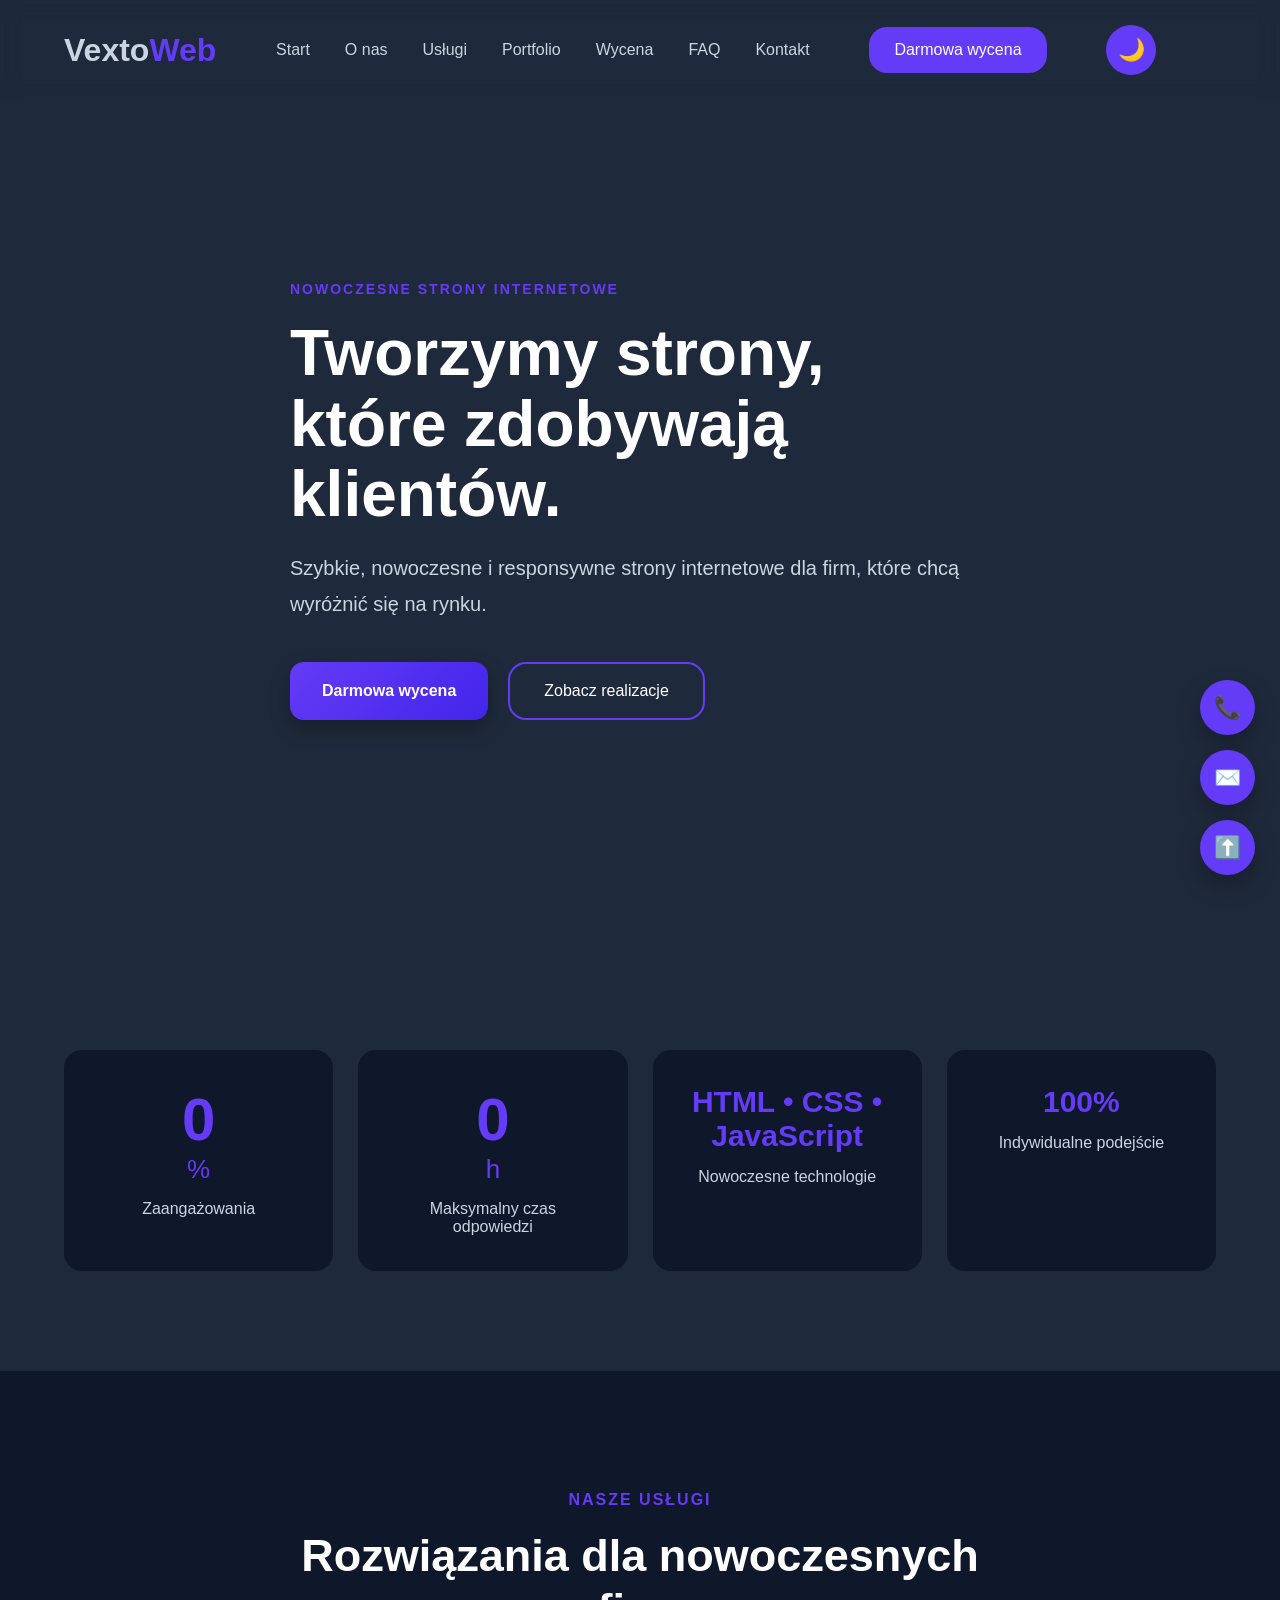
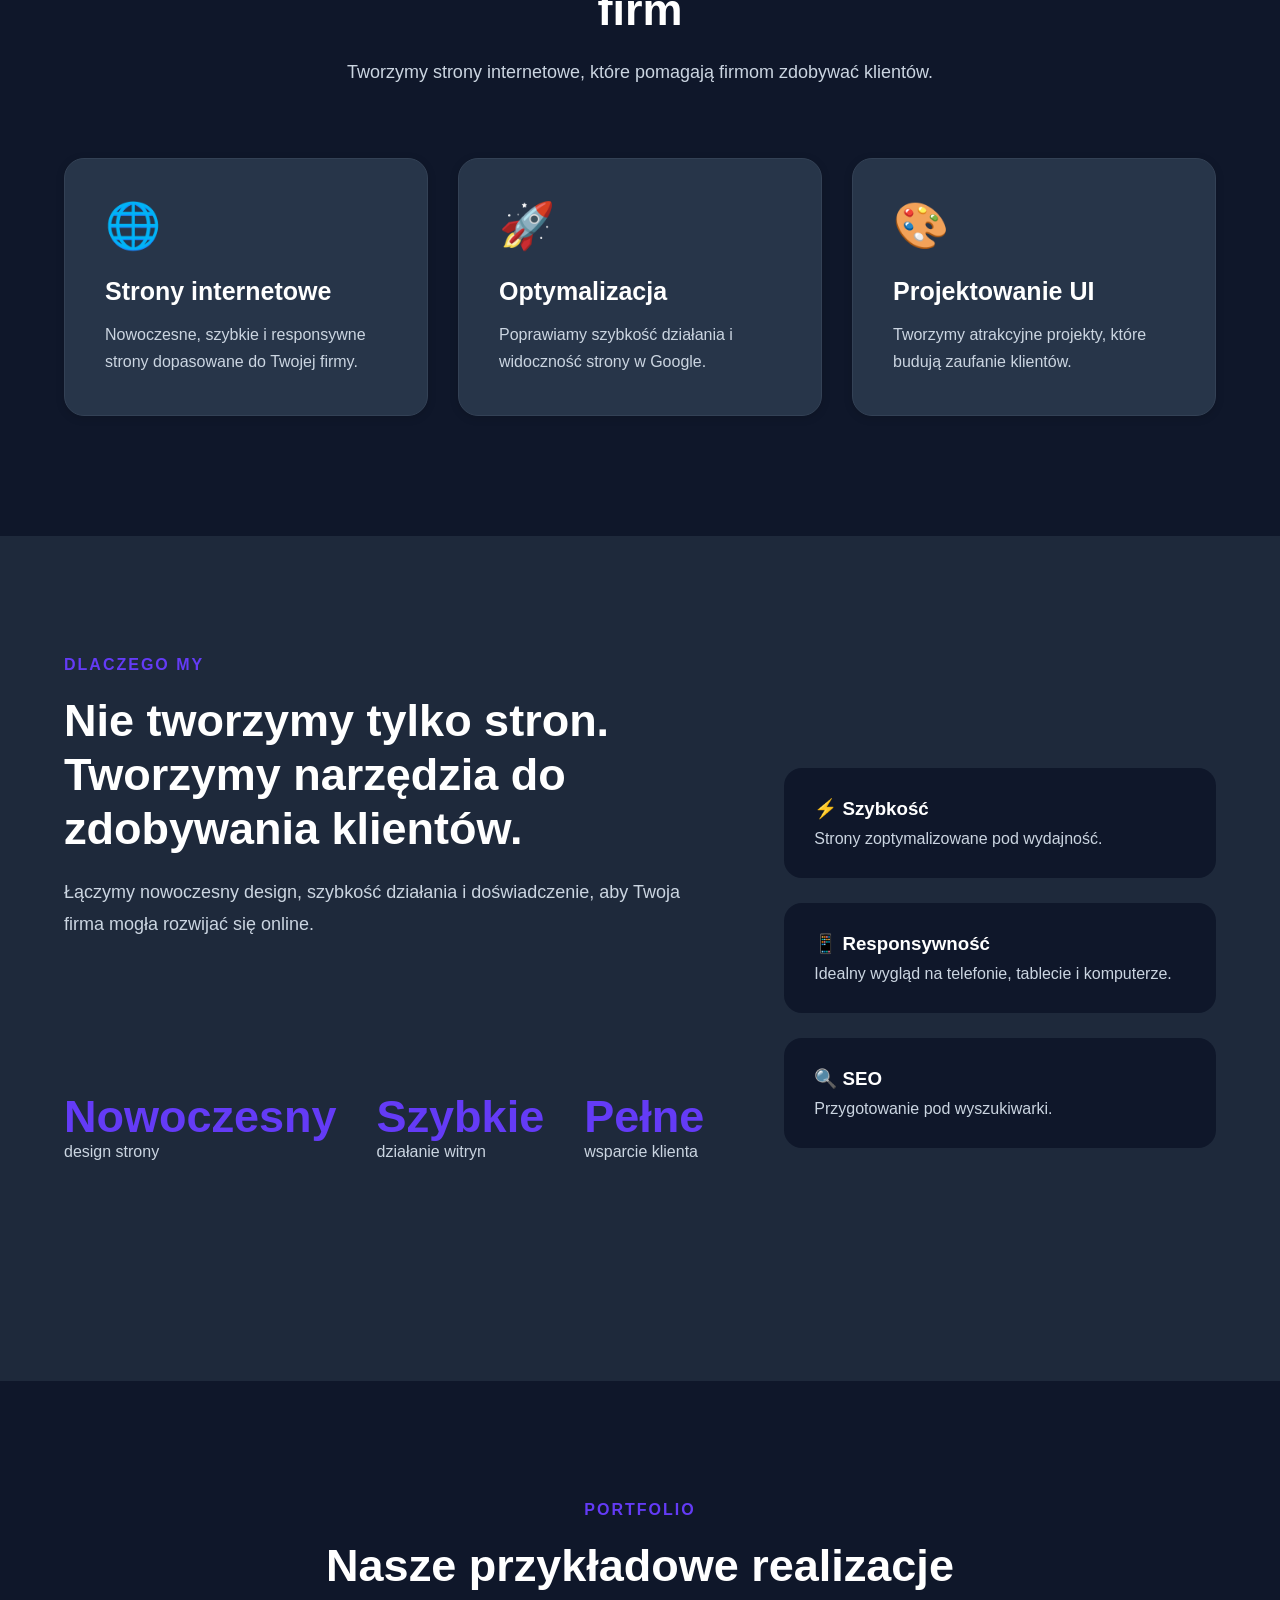
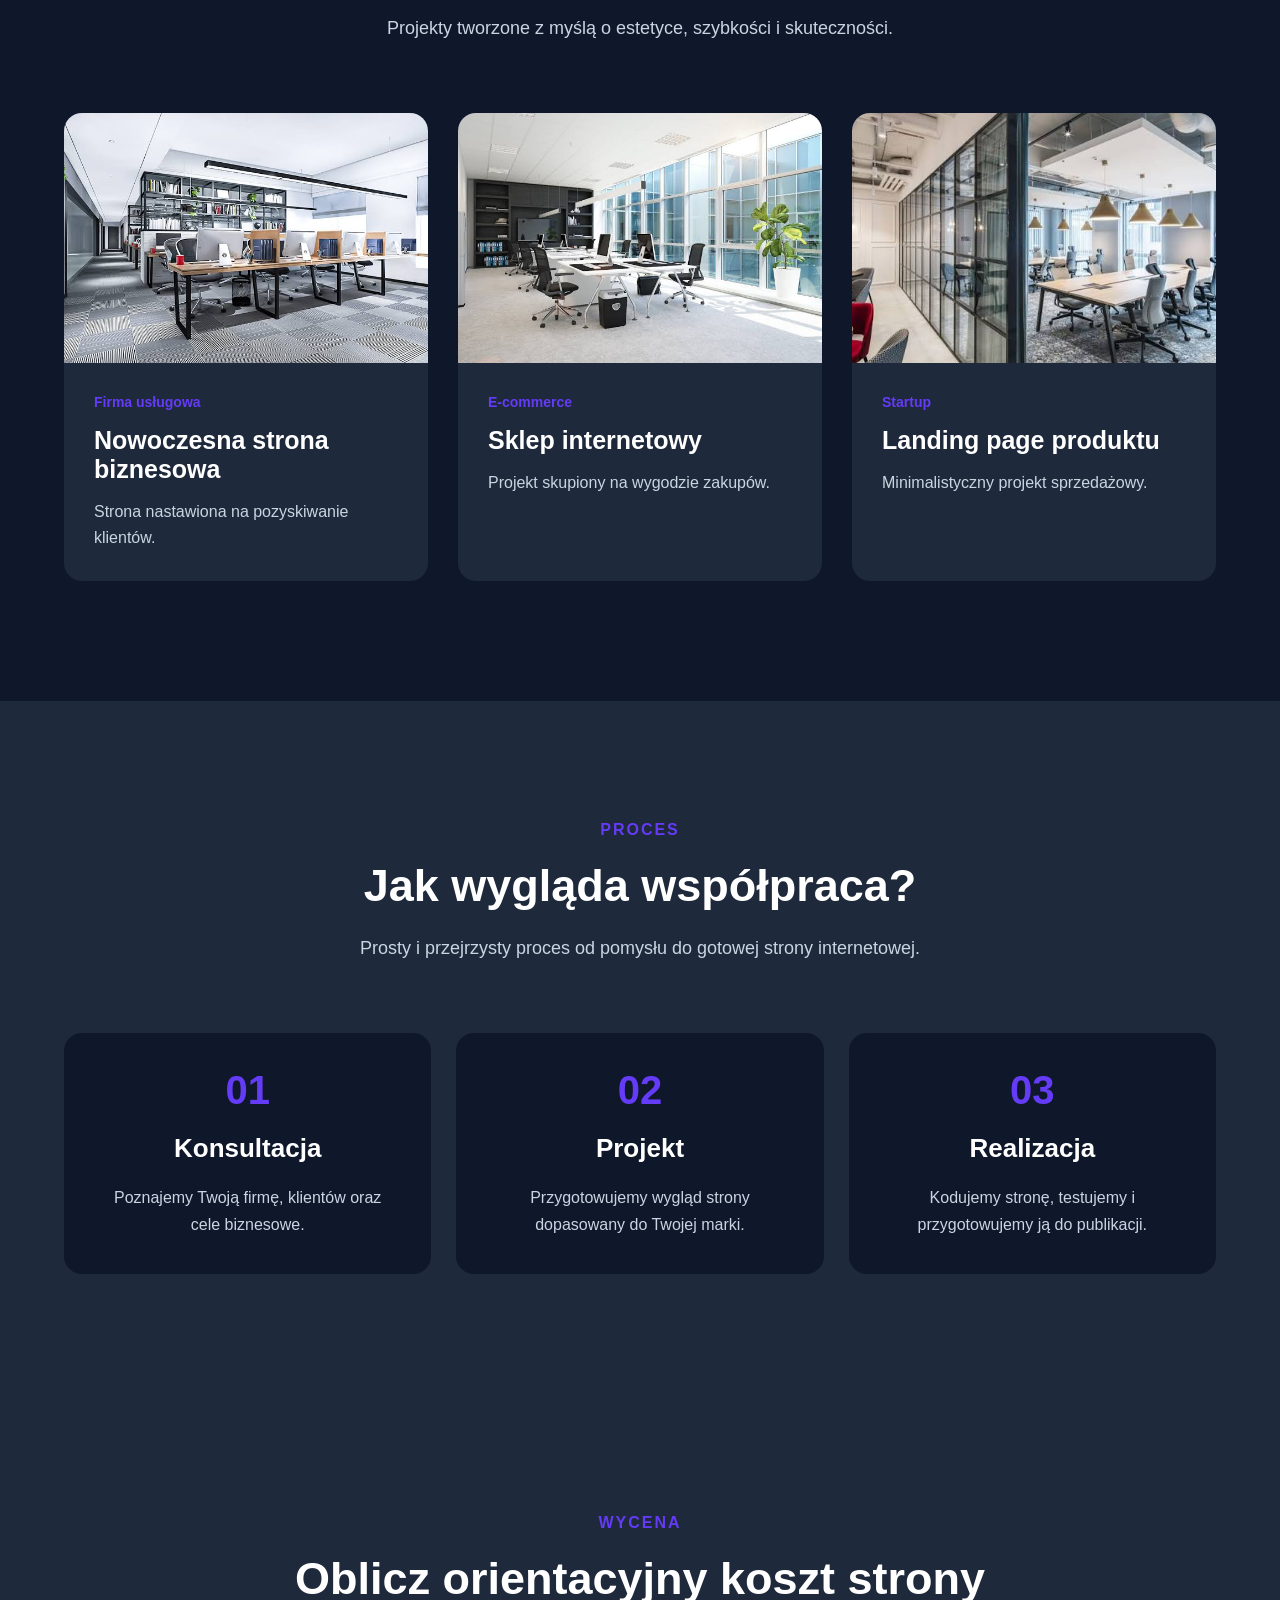
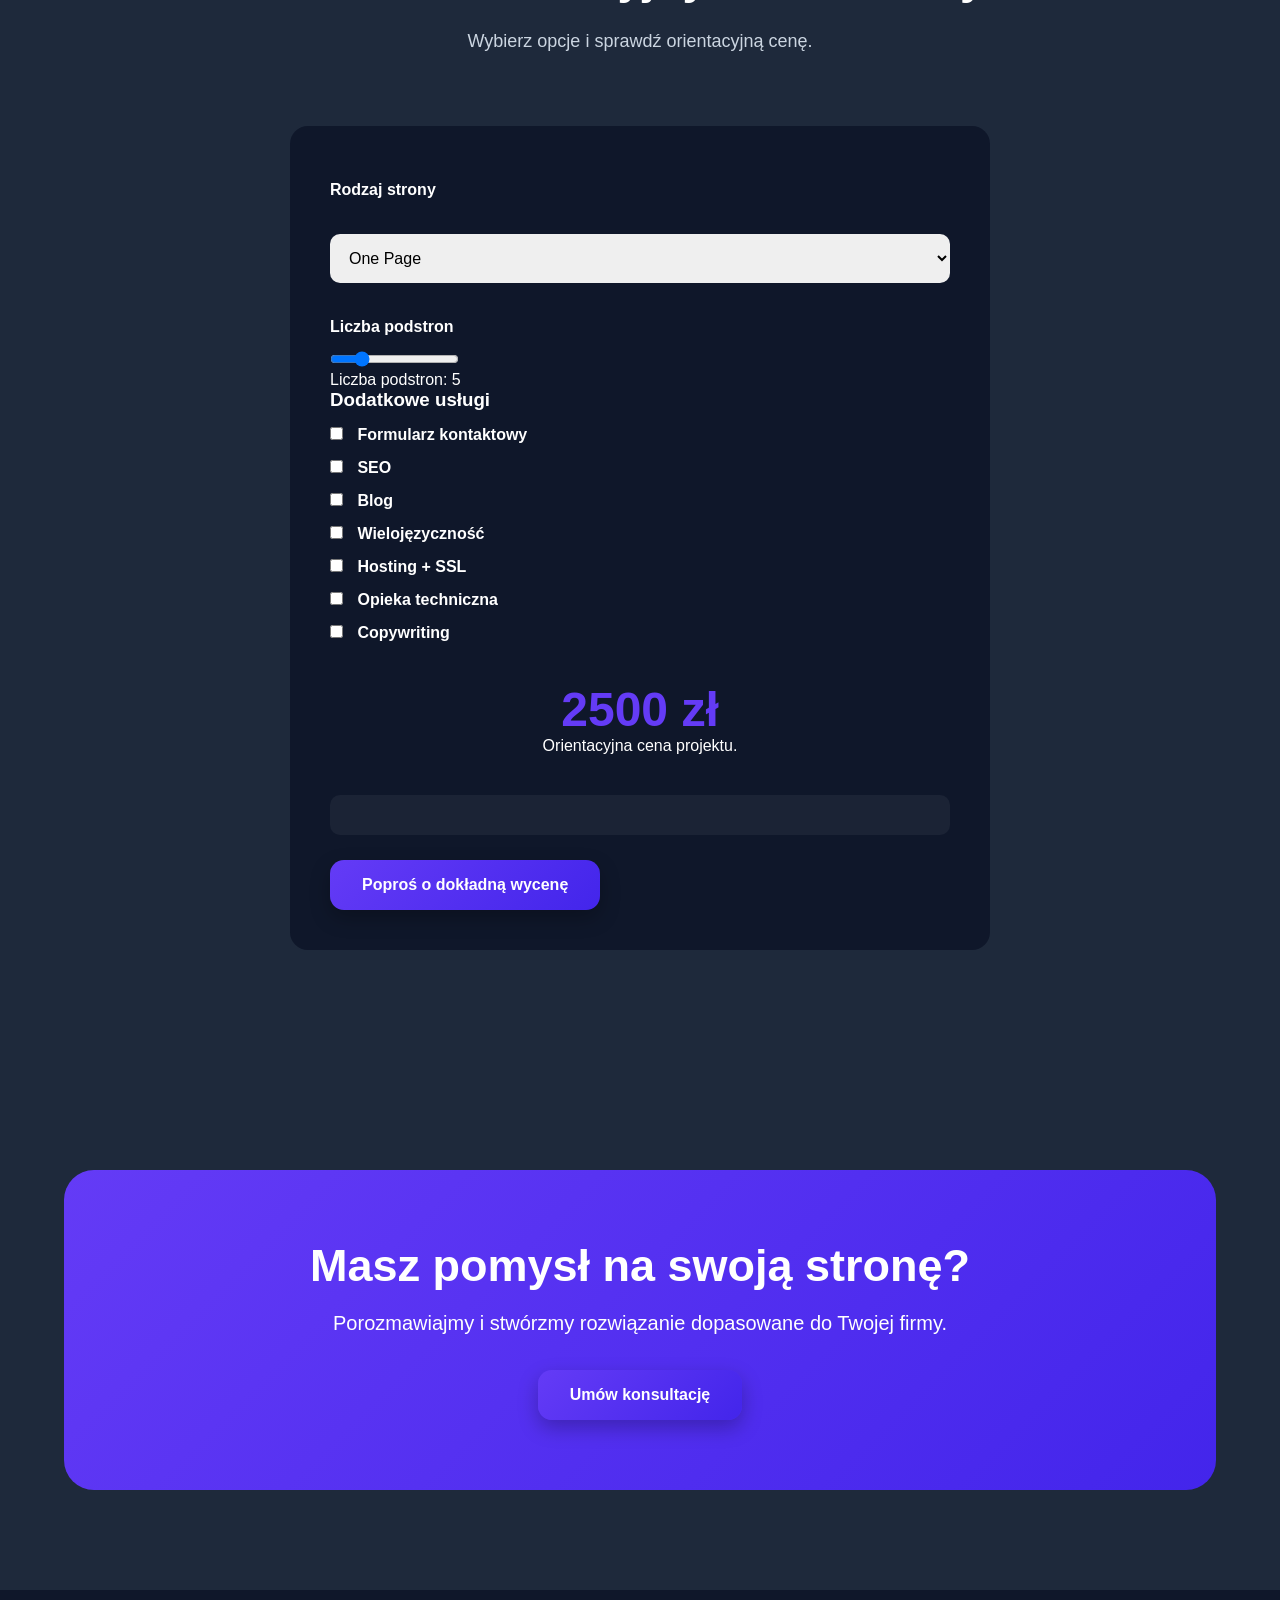
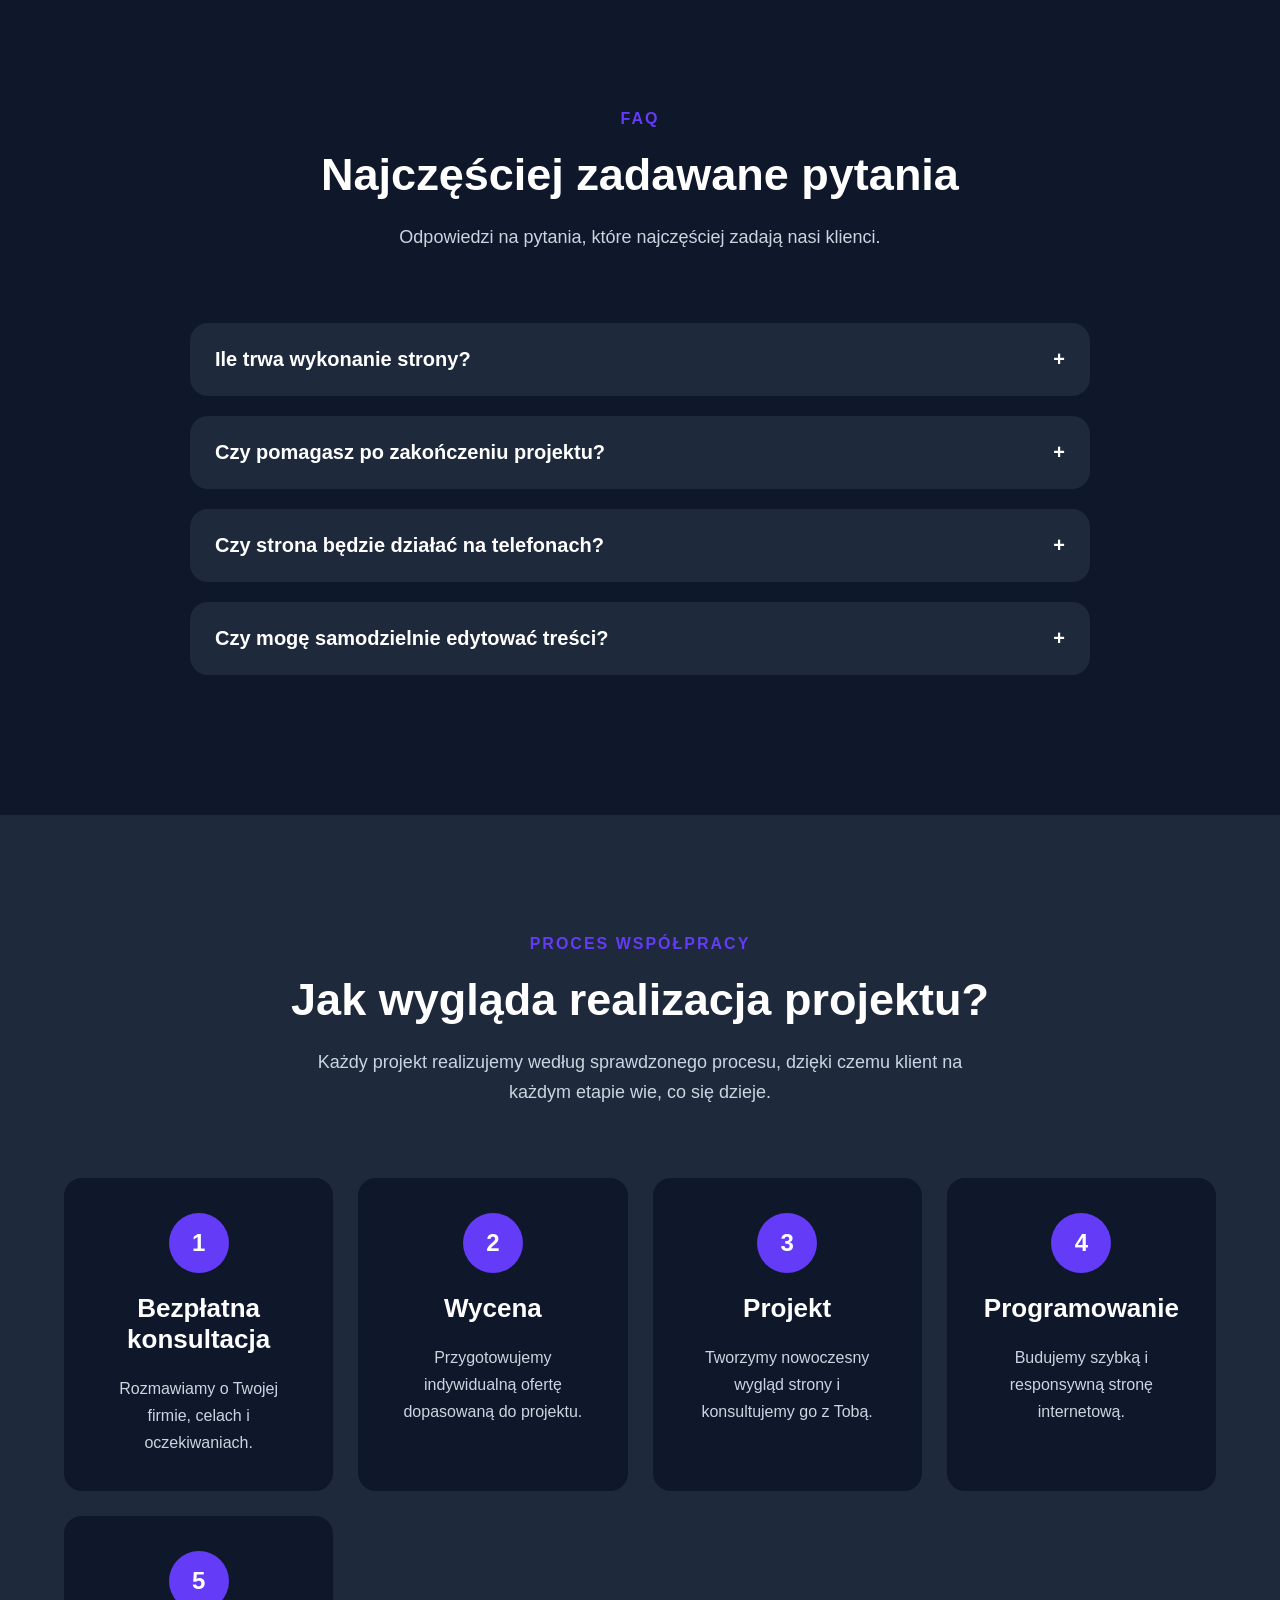
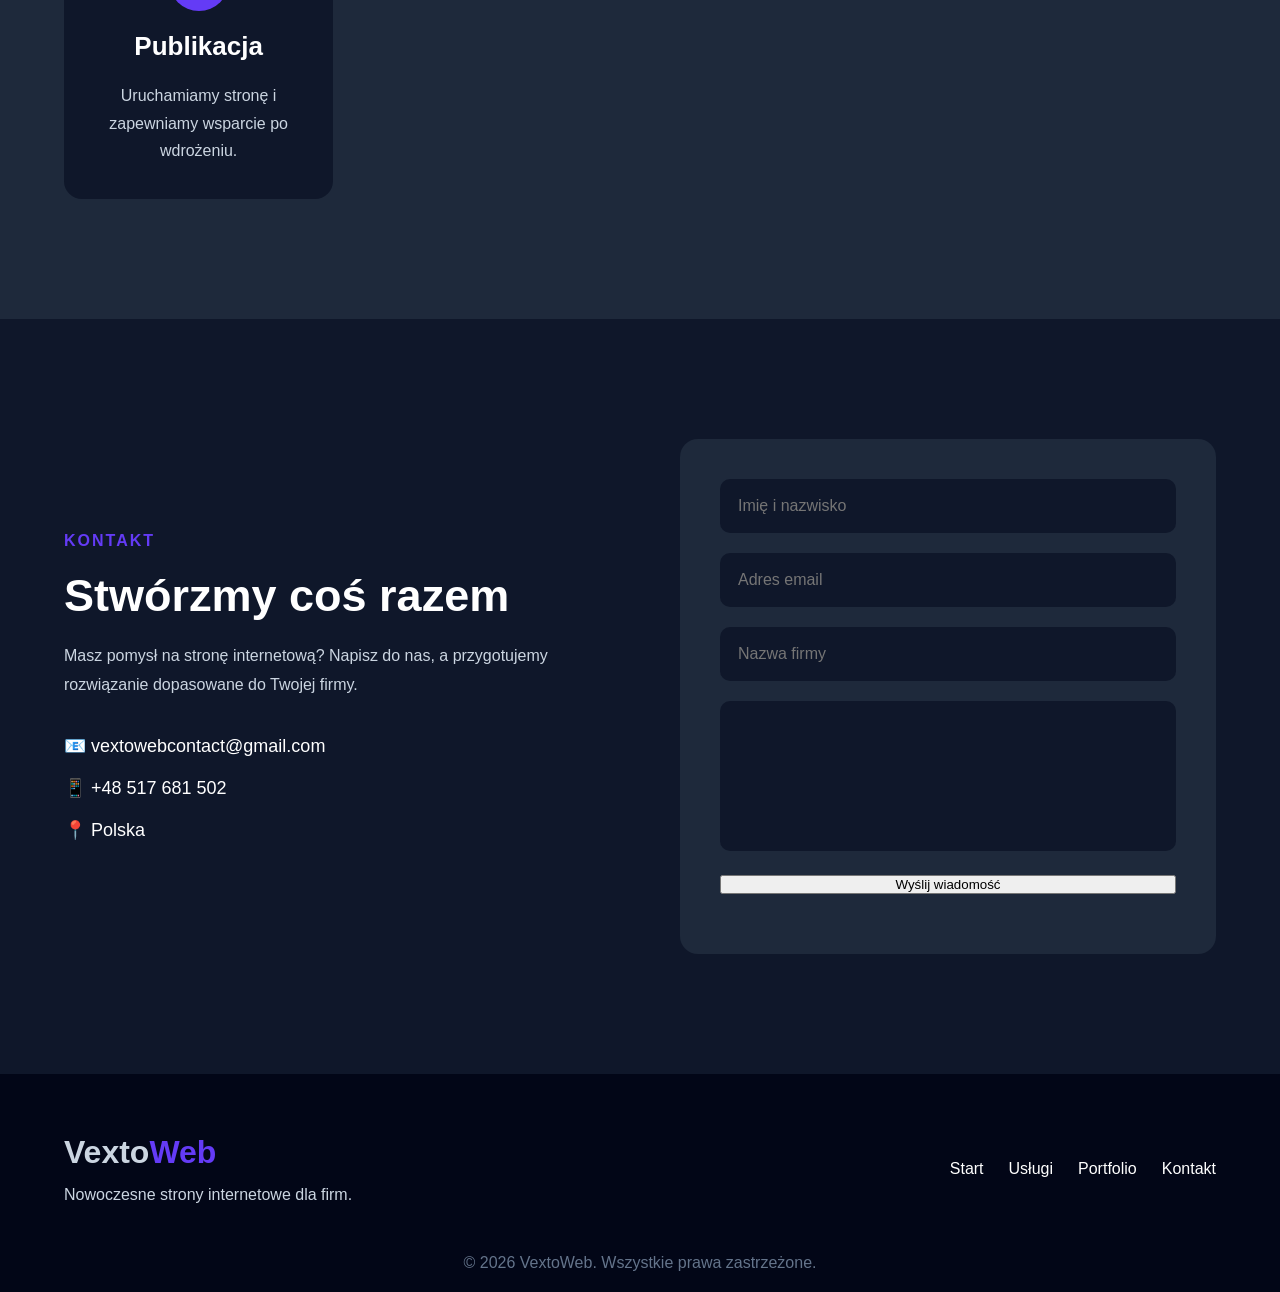
==== index.html @ 3adec8e1 "Initial commit" ====
<!DOCTYPE html>
<html lang="pl">
<head>
    <head>

    <meta charset="UTF-8">

    <meta name="viewport" content="width=device-width, initial-scale=1.0">


    <title>
        VextoWeb | Nowoczesne strony internetowe dla firm
    </title>


    <meta name="description"
    content="
    Tworzymy szybkie i nowoczesne strony internetowe
    dla firm. Projektowanie, SEO i profesjonalny design.
    ">


    <meta name="keywords"
    content="
    strony internetowe,
    tworzenie stron,
    strony dla firm,
    web design,
    strony WWW
    ">


    <meta name="author"
    content="VextoWeb">
     
    <meta property="og:title"
content="VextoWeb | Profesjonalne strony internetowe">


<meta property="og:description"
content="Tworzymy nowoczesne strony internetowe dla firm">


<meta property="og:type"
content="website">


<meta property="og:image"
content="assets/images/preview.jpg">

<link rel="icon" type="image/png" href="assets/images/favicon.png?v=2">

<link rel="preconnect" href="https://fonts.googleapis.com">

<link rel="preconnect" href="https://fonts.gstatic.com" crossorigin>

    <link rel="stylesheet" href="css/style.css">

</head>

<body>

    <div id="top"></div>

    <nav class="navbar">

    <div class="container nav-container">

        <a href="#" class="logo">
            Vexto<span>Web</span>
        </a>


        <ul class="nav-links mobile-menu">

            <li>
                <a href="#">Start</a>
            </li>

            <li>
                <a href="#">O nas</a>
            </li>

            <li>
                <a href="#services">Usługi</a>
            </li>

            <li>
                <a href="#portfolio">Portfolio</a>
            </li>

            <li>
    <a href="#pricing">Wycena</a>
</li>

<li>
    <a href="#faq">FAQ</a>
</li>

            <li>
                <a href="#contact">Kontakt</a>
            </li>

        </ul>


        <a href="#pricing" class="nav-button">
            Darmowa wycena
        </a>

        <button id="themeToggle" class="theme-toggle">

    🌙

</button>

        <div class="menu-toggle">

    <span></span>
    <span></span>
    <span></span>

        </div>


    </div>

</nav>

    <header class="hero">

    <div class="container hero-content reveal">

        <span>NOWOCZESNE STRONY INTERNETOWE</span>

        <h1>
            Tworzymy strony,
            które zdobywają klientów.
        </h1>

        <p>
            Szybkie, nowoczesne i responsywne strony internetowe
            dla firm, które chcą wyróżnić się na rynku.
        </p>

        <div class="hero-buttons">

            <a href="#pricing" class="btn">
                Darmowa wycena
            </a>

            <a href="#portfolio" class="btn-outline">
                Zobacz realizacje
            </a>

        </div>

    </div>

</header>

<section class="stats">

    <div class="container stats-grid">

        <div class="stat-card reveal">

            <h2 class="counter" data-target="100">0</h2>

            <span>%</span>

            <p>Zaangażowania</p>

        </div>

        <div class="stat-card reveal">

            <h2 class="counter" data-target="24">0</h2>

            <span>h</span>

            <p>Maksymalny czas odpowiedzi</p>

        </div>

        <div class="stat-card reveal">

            <h3>HTML • CSS • JavaScript</h3>

            <p>Nowoczesne technologie</p>

        </div>

        <div class="stat-card reveal">

            <h3>100%</h3>

            <p>Indywidualne podejście</p>

        </div>

    </div>

</section>

<section class="services" id="services">

    <div class="container">


        <div class="section-title">

            <span>
                NASZE USŁUGI
            </span>

            <h2>
                Rozwiązania dla nowoczesnych firm
            </h2>

            <p>
                Tworzymy strony internetowe,
                które pomagają firmom zdobywać klientów.
            </p>

        </div>


        <div class="services-grid">


            <div class="service-card reveal">

                <div class="service-icon">
                    🌐
                </div>

                <h3>
                    Strony internetowe
                </h3>

                <p>
                    Nowoczesne, szybkie i responsywne
                    strony dopasowane do Twojej firmy.
                </p>

            </div>



            <div class="service-card reveal">

                <div class="service-icon">
                    🚀
                </div>

                <h3>
                    Optymalizacja
                </h3>

                <p>
                    Poprawiamy szybkość działania
                    i widoczność strony w Google.
                </p>

            </div>



            <div class="service-card reveal">

                <div class="service-icon">
                    🎨
                </div>

                <h3>
                    Projektowanie UI
                </h3>

                <p>
                    Tworzymy atrakcyjne projekty,
                    które budują zaufanie klientów.
                </p>

            </div>


        </div>


    </div>


</section>

<section class="why-us">

    <div class="container why-container">


        <div class="why-content reveal">

            <span>
                DLACZEGO MY
            </span>

            <h2>
                Nie tworzymy tylko stron.
                Tworzymy narzędzia do zdobywania klientów.
            </h2>


            <p>
                Łączymy nowoczesny design,
                szybkość działania i doświadczenie,
                aby Twoja firma mogła rozwijać się online.
            </p>


            <div class="stats">


                <div class="stat">

                    <h3>
                        Nowoczesny
                    </h3>

                    <p>
                        design strony
                    </p>

                </div>


                <div class="stat">

                    <h3>
                        Szybkie
                    </h3>

                    <p>
                        działanie witryn
                    </p>

                </div>


                <div class="stat">

                    <h3>
                       Pełne
                    </h3>

                    <p>
                        wsparcie klienta
                    </p>

                </div>


            </div>


        </div>



        <div class="why-box reveal">


            <div class="feature">

                <h3>
                    ⚡ Szybkość
                </h3>

                <p>
                    Strony zoptymalizowane pod wydajność.
                </p>

            </div>


            <div class="feature">

                <h3>
                    📱 Responsywność
                </h3>

                <p>
                    Idealny wygląd na telefonie,
                    tablecie i komputerze.
                </p>

            </div>


            <div class="feature">

                <h3>
                    🔍 SEO
                </h3>

                <p>
                    Przygotowanie pod wyszukiwarki.
                </p>

            </div>


        </div>


    </div>


</section>

<section class="portfolio" id="portfolio">

    <div class="container">


        <div class="section-title">

            <span>
                PORTFOLIO
            </span>

            <h2>
                Nasze przykładowe realizacje
            </h2>

            <p>
                Projekty tworzone z myślą o estetyce,
                szybkości i skuteczności.
            </p>

        </div>



        <div class="portfolio-grid">


            <article class="project-card reveal">


                <div class="project-image">

                    <img src="assets/images/project-1.jpg"
                    alt="Projekt strony firmowej"
                    loading="lazy">

                </div>


                <div class="project-content">

                    <span>
                        Firma usługowa
                    </span>

                    <h3>
                        Nowoczesna strona biznesowa
                    </h3>

                    <p>
                        Strona nastawiona na pozyskiwanie klientów.
                    </p>

                </div>


            </article>




            <article class="project-card reveal">


                <div class="project-image">

                    <img src="assets/images/project-2.jpg"
                    alt="Projekt sklepu"
                    loading="lazy">

                </div>


                <div class="project-content">

                    <span>
                        E-commerce
                    </span>

                    <h3>
                        Sklep internetowy
                    </h3>

                    <p>
                        Projekt skupiony na wygodzie zakupów.
                    </p>

                </div>


            </article>




            <article class="project-card reveal">


                <div class="project-image">

                    <img src="assets/images/project-3.jpg"
                    alt="Projekt aplikacji"
                    loading="lazy">

                </div>


                <div class="project-content">

                    <span>
                        Startup
                    </span>

                    <h3>
                        Landing page produktu
                    </h3>

                    <p>
                        Minimalistyczny projekt sprzedażowy.
                    </p>

                </div>


            </article>


        </div>


    </div>


</section>

<section class="process">

    <div class="container">


        <div class="section-title">

            <span>
                PROCES
            </span>

            <h2>
                Jak wygląda współpraca?
            </h2>

            <p>
                Prosty i przejrzysty proces od pomysłu
                do gotowej strony internetowej.
            </p>

        </div>



        <div class="process-grid">


            <div class="process-card reveal">

                <span>
                    01
                </span>

                <h3>
                    Konsultacja
                </h3>

                <p>
                    Poznajemy Twoją firmę,
                    klientów oraz cele biznesowe.
                </p>

            </div>



            <div class="process-card reveal">

                <span>
                    02
                </span>

                <h3>
                    Projekt
                </h3>

                <p>
                    Przygotowujemy wygląd strony
                    dopasowany do Twojej marki.
                </p>

            </div>



            <div class="process-card reveal">

                <span>
                    03
                </span>

                <h3>
                    Realizacja
                </h3>

                <p>
                    Kodujemy stronę, testujemy
                    i przygotowujemy ją do publikacji.
                </p>

            </div>


        </div>


    </div>


</section>

<section class="pricing" id="pricing">

    <div class="container">

        <div class="section-title">

            <span>WYCENA</span>

            <h2>Oblicz orientacyjny koszt strony</h2>

            <p>Wybierz opcje i sprawdź orientacyjną cenę.</p>

        </div>

        <div class="pricing-box">

            <label>Rodzaj strony</label>

            <select id="websiteType">

                <option value="2500">One Page</option>
                <option value="4500">Strona firmowa</option>
                <option value="9000">Sklep internetowy</option>

            </select>

            <label>Liczba podstron</label>

            <input
                type="range"
                id="pages"
                min="1"
                max="20"
                value="5">

            <p>

                Liczba podstron:
                <span id="pagesValue">5</span>

            </p>

            <h3>Dodatkowe usługi</h3>

            <label>

                <input class="extra" type="checkbox" value="500">

                Formularz kontaktowy

            </label>

            <label>

                <input class="extra" type="checkbox" value="700">

                SEO

            </label>

            <label>

                <input class="extra" type="checkbox" value="1200">

                Blog

            </label>

            <label>

                <input class="extra" type="checkbox" value="900">

                Wielojęzyczność

            </label>

            <label>

                <input class="extra" type="checkbox" value="600">

                Hosting + SSL

            </label>

            <label>

                <input class="extra" type="checkbox" value="400">

                Opieka techniczna

            </label>

            <label>

                <input class="extra" type="checkbox" value="900">

                Copywriting

            </label>

            <div class="price-result">

                <h2 id="price">

                    2500 zł

                </h2>

                <p>Orientacyjna cena projektu.</p>

            </div>

            <div id="summary"></div>

            <a href="#contact" class="btn">

                Poproś o dokładną wycenę

            </a>

        </div>

    </div>

</section>

<section class="cta">

    <div class="container cta-box">


        <h2>
            Masz pomysł na swoją stronę?
        </h2>


        <p>
            Porozmawiajmy i stwórzmy rozwiązanie
            dopasowane do Twojej firmy.
        </p>


        <a href="#" class="btn">
            Umów konsultację
        </a>


    </div>

</section>

<section class="faq" id="faq">

    <div class="container">

        <div class="section-title">

            <span>FAQ</span>

            <h2>Najczęściej zadawane pytania</h2>

            <p>
                Odpowiedzi na pytania, które najczęściej zadają nasi klienci.
            </p>

        </div>

        <div class="faq-list">

            <div class="faq-item">

                <button class="faq-question">

                    Ile trwa wykonanie strony?

                    <span>+</span>

                </button>

                <div class="faq-answer">

                    <p>
                        Standardowa strona firmowa powstaje zazwyczaj w ciągu 7–14 dni roboczych, w zależności od zakresu projektu.
                    </p>

                </div>

            </div>

            <div class="faq-item">

                <button class="faq-question">

                    Czy pomagasz po zakończeniu projektu?

                    <span>+</span>

                </button>

                <div class="faq-answer">

                    <p>
                        Tak. Oferujemy wsparcie techniczne oraz możliwość dalszej rozbudowy strony.
                    </p>

                </div>

            </div>

            <div class="faq-item">

                <button class="faq-question">

                    Czy strona będzie działać na telefonach?

                    <span>+</span>

                </button>

                <div class="faq-answer">

                    <p>
                        Tak. Wszystkie tworzone strony są w pełni responsywne i dostosowane do komputerów, tabletów oraz smartfonów.
                    </p>

                </div>

            </div>

            <div class="faq-item">

                <button class="faq-question">

                    Czy mogę samodzielnie edytować treści?

                    <span>+</span>

                </button>

                <div class="faq-answer">

                    <p>
                        Tak. Możemy przygotować stronę tak, aby w przyszłości można było łatwo aktualizować treści.
                    </p>

                </div>

            </div>

        </div>

    </div>

</section>

<section class="process" id="process">

    <div class="container">

        <div class="section-title">

            <span>PROCES WSPÓŁPRACY</span>

            <h2>Jak wygląda realizacja projektu?</h2>

            <p>
                Każdy projekt realizujemy według sprawdzonego procesu, dzięki czemu klient na każdym etapie wie, co się dzieje.
            </p>

        </div>

        <div class="process-grid">

            <div class="process-card reveal">
                <div class="step-number">1</div>
                <h3>Bezpłatna konsultacja</h3>
                <p>Rozmawiamy o Twojej firmie, celach i oczekiwaniach.</p>
            </div>

            <div class="process-card reveal">
                <div class="step-number">2</div>
                <h3>Wycena</h3>
                <p>Przygotowujemy indywidualną ofertę dopasowaną do projektu.</p>
            </div>

            <div class="process-card reveal">
                <div class="step-number">3</div>
                <h3>Projekt</h3>
                <p>Tworzymy nowoczesny wygląd strony i konsultujemy go z Tobą.</p>
            </div>

            <div class="process-card reveal">
                <div class="step-number">4</div>
                <h3>Programowanie</h3>
                <p>Budujemy szybką i responsywną stronę internetową.</p>
            </div>

            <div class="process-card reveal">
                <div class="step-number">5</div>
                <h3>Publikacja</h3>
                <p>Uruchamiamy stronę i zapewniamy wsparcie po wdrożeniu.</p>
            </div>

        </div>

    </div>

</section>

<section class="contact" id="contact">

    <div class="container contact-grid">


        <div class="contact-info reveal">

            <span>
                KONTAKT
            </span>


            <h2>
                Stwórzmy coś razem
            </h2>


            <p>
                Masz pomysł na stronę internetową?
                Napisz do nas, a przygotujemy rozwiązanie
                dopasowane do Twojej firmy.
            </p>


            <div class="contact-item">

                📧
                vextowebcontact@gmail.com

            </div>


            <div class="contact-item">

                📱
                +48 517 681 502

            </div>


            <div class="contact-item">

                📍
                Polska

            </div>


        </div>



        <form class="contact-form" action="https://formsubmit.co/vextowebcontact@gmail.com" method="POST">


            <input 
            type="text"
            name="name"
            placeholder="Imię i nazwisko"
            required>


            <input 
            type="email"
            name="email"
            placeholder="Adres email"
            required>


            <input 
            type="text"
            name="company"
            placeholder="Nazwa firmy"
            required>


            <textarea 
            name="message"
            placeholder="Opisz swój projekt"
            required>
            </textarea>

            <input type="hidden" name="_subject" value="Nowe zapytanie ze strony internetowej">

            <input type="hidden" name="_captcha" value="false">

            <input type="hidden" name="_template" value="table">

            <input type="hidden" name="_next" value="https://vextoweb.github.io/thank-you.html">

            <button>
                Wyślij wiadomość
            </button>

            <p id="formMessage"></p>


        </form>


    </div>


</section>

<footer class="footer">


    <div class="container footer-content">


        <div>

            <a href="#" class="logo">
                Vexto<span>Web</span>
            </a>


            <p>
                Nowoczesne strony internetowe
                dla firm.
            </p>

        </div>



        <div class="footer-links">

            <a href="#">
                Start
            </a>

            <a href="#">
                Usługi
            </a>

            <a href="#">
                Portfolio
            </a>

            <a href="#">
                Kontakt
            </a>

        </div>


    </div>


    <div class="copyright">

        © 2026 VextoWeb. Wszystkie prawa zastrzeżone.

    </div>


</footer>

    <script src="js/script.js"></script>

    <div class="floating-contact">

    <a href="tel:+48 517 681 502" class="floating-btn" title="Zadzwoń">
        📞
    </a>

    <a href="vextowebcontact@gmail.com" class="floating-btn" title="Napisz e-mail">
        ✉️
    </a>

    <a href="#top" class="floating-btn" title="Na górę">
        ⬆️
    </a>

</div>

</body>
</html>
---- css/style.css ----
/* ==========================
   NOVAKIT DESIGN SYSTEM
========================== */

:root{

    /* ===== KOLORY ===== */

    --primary:#643bf6;
    --secondary:#4325eb;

    --success:#22C55E;
    --warning:#F59E0B;
    --danger:#EF4444;

    /* ===== TŁO ===== */

    --background:#0F172A;
    --surface:#1E293B;
    --card:#273549;

    /* ===== TEKST ===== */

    --text:#FFFFFF;
    --text-light:#CBD5E1;

    /* ===== OBRAMOWANIA ===== */

    --border:#334155;

    /* ===== CIENIE ===== */

    --shadow-sm:0 2px 8px rgba(0,0,0,.15);
    --shadow-md:0 8px 20px rgba(0,0,0,.25);
    --shadow-lg:0 15px 35px rgba(0,0,0,.35);

    /* ===== ZAOKRĄGLENIA ===== */

    --radius:18px;

}

body.light{

    /* ===== KOLORY ===== */

    --primary:#643bf6;
    --secondary:#4325eb;

    --success:#16A34A;
    --warning:#D97706;
    --danger:#DC2626;

    /* ===== TŁO ===== */

    --background:#EEF2F7;
    --surface:#f8fafca1;
    --card:#FFFFFF;

    /* ===== TEKST ===== */

    --text:#2a303a;
    --text-light:#64748B;

    /* ===== OBRAMOWANIA ===== */

    --border:#CBD5E1;

    /* ===== CIENIE ===== */

    --shadow-sm:0 2px 8px rgba(15,23,42,.08);
    --shadow-md:0 8px 20px rgba(15,23,42,.12);
    --shadow-lg:0 15px 35px rgba(15,23,42,.18);

}

*{
    margin:0;
    padding:0;
    box-sizing:border-box;
}

.reveal{

    opacity:0;

    transform:translateY(50px);

    transition:all .8s ease;

}

.reveal.active{

    opacity:1;

    transform:translateY(0);

}

section{

    padding:140px 0;

}

.section-title h2{

    font-size:48px;

    line-height:1.2;

    margin-bottom:20px;

}

.section-title p{

    max-width:700px;

    margin:auto;

    line-height:1.8;

}

html{

    scroll-behavior:smooth;

}

body{

    background:var(--background);

    color:var(--text);

    font-family:Arial, Helvetica, sans-serif;

}



/* ===========================
   RESET
=========================== */

*{
    margin:0;
    padding:0;
    box-sizing:border-box;
}

html{
    scroll-behavior:smooth;
}

body{
    font-family:Arial, Helvetica, sans-serif;
    color:var(--text);
    background-color:var(--surface) ;
}



/* ===========================
   CONTAINER
=========================== */

.container{
    width:min(1200px,90%);
    margin:auto;
}

.hero{

    min-height:100vh;

    display:flex;

    align-items:center;

    padding-top:100px;

}

.hero-content{

    max-width:700px;

}

.hero span{

    color:var(--primary);

    letter-spacing:2px;

    font-size:14px;

    font-weight:bold;

}

.hero h1{

    font-size:64px;

    margin:20px 0;

    line-height:1.1;

}

.hero p{

    font-size:20px;

    color:var(--text-light);

    line-height:1.8;

    margin-bottom:40px;

}

.hero-buttons{

    display:flex;

    gap:20px;

}

.btn{

    display:inline-flex;
    align-items:center;
    justify-content:center;

    padding:16px 32px;

    background:linear-gradient(135deg,var(--primary),var(--secondary));

    color:white;

    font-weight:600;

    border-radius:14px;

    text-decoration:none;

    transition:.35s ease;

    box-shadow:var(--shadow-md);

    border:none;

    cursor:pointer;

}

.btn:hover{

    transform:translateY(-4px);

    box-shadow:var(--shadow-lg);

}

.btn:active{

    transform:scale(.98);

}
.btn-outline{

    border:2px solid var(--primary);

    color:var(--text);

    text-decoration:none;

    padding:18px 34px;

    border-radius:var(--radius);

}

.btn-outline:hover{

    transform:translateY(-4px);

    box-shadow:var(--shadow-lg);

    transition:.35s ease;

}

/* ===========================
   NAVBAR
=========================== */

.navbar{

    position:fixed;

    top:0;

    left:0;

    width:100%;

    z-index:1000;

    padding:25px 0;

}


.nav-container{

    display:flex;

    justify-content:space-between;

    align-items:center;

}


.logo{

    font-size:32px;

    font-weight:800;

    color:var(--text-light);

    text-decoration:none;

}


.logo span{

    color:var(--primary);

}


.nav-links{

    display:flex;

    gap:35px;

    list-style:none;

}


.nav-links a{

    color:var(--text-light);

    text-decoration:none;

    font-size:16px;

    transition:.3s;

}


.nav-links a:hover{

    color:var(--text-light);

}


.nav-button{

    background:var(--primary);

    padding:14px 25px;

    border-radius:var(--radius);

    color:var(--text);

    text-decoration:none;

    transition:.3s;

}


.nav-button:hover{

    background:var(--primary);

    transform:translateY(-3px);

}

/* ===========================
   SERVICES
=========================== */


.services{

    padding:120px 0;

    background:var(--background);

}


.section-title{

    text-align:center;

    max-width:700px;

    margin:auto;

    margin-bottom:70px;

}


.section-title span{

    color:var(--primary);

    font-weight:bold;

    letter-spacing:2px;

}


.section-title h2{

    font-size:45px;

    margin:20px 0;

}


.section-title p{

    color:var(--text-light);

    font-size:18px;

    line-height:1.7;

}



.services-grid{

    display:grid;

    grid-template-columns:repeat(3,1fr);

    gap:30px;

}



.service-card{

    background:var(--card);

    border:1px solid var(--border);

    border-radius:20px;

    padding:40px;

    transition:.35s ease;

    box-shadow:var(--shadow-sm);

}

.service-card:hover{

    transform:translateY(-12px);

    box-shadow:var(--shadow-lg);

    border-color:var(--primary);

}



.service-icon{

    font-size:45px;

    margin-bottom:25px;

}



.service-card h3{

    font-size:25px;

    margin-bottom:15px;

}



.service-card p{

    color:var(--text-light);

    line-height:1.7;

}

/* ===========================
   WHY US
=========================== */


.why-us{

    padding:120px 0;

    background:var(--surface);

}



.why-container{

    display:grid;

    grid-template-columns:1fr 1fr;

    gap:80px;

    align-items:center;

}



.why-content span{

    color:var(--primary);

    font-weight:bold;

    letter-spacing:2px;

}



.why-content h2{

    font-size:45px;

    margin:20px 0;

    line-height:1.2;

}



.why-content>p{

    color:var(--text-light);

    line-height:1.8;

    font-size:18px;

}



.stats{

    display:flex;

    gap:40px;

    margin-top:50px;

}



.stat h3{

    font-size:45px;

    color:var(--primary);

}



.stat p{

    color:var(--text-light);

}



.why-box{

    display:flex;

    flex-direction:column;

    gap:25px;

}



.feature{

    background:var(--background);

    padding:30px;

    border-radius:var(--radius);

    transition:.3s;

}



.feature:hover{

    transform:translateX(10px);

}



.feature h3{

    margin-bottom:10px;

}



.feature p{

    color:var(--text-light);

}

/* ===========================
   RESPONSIVE DESIGN
=========================== */


@media(max-width:900px){


   .nav-links{

        position:absolute;

        top:90px;

        left:0;

        width:100%;

        background:var(--background);

        flex-direction:column;

        align-items:center;

        padding:40px 0;

        gap:25px;

        transform:translateY(-150%);

        transition:.4s;

    }


    .nav-links.active{

        transform:translateY(0);

    }


    .nav-button{

        display:none;

    }


    .menu-toggle{

        display:flex;

        flex-direction:column;

        gap:6px;

        cursor:pointer;

    }


    .menu-toggle span{

        width:30px;

        height:3px;

        background:var(--background);

        border-radius:5px;

    }





    .hero h1{

        font-size:42px;

    }


    .hero p{

        font-size:17px;

    }


    .services-grid{

        grid-template-columns:1fr;

    }


    .why-container{

        grid-template-columns:1fr;

    }


    .stats{

        flex-direction:column;

        gap:25px;

    }

    .portfolio-grid{

    grid-template-columns:1fr;

}

.process-grid{

    grid-template-columns:1fr;

}

.contact-grid{

    grid-template-columns:1fr;

}


.footer-content{

    flex-direction:column;

    gap:30px;

}


.footer-links{

    flex-direction:column;

    text-align:center;

}

.stats-grid{

    grid-template-columns:1fr 1fr;

}


}

/* ===========================
   SCROLL ANIMATIONS
=========================== */


.reveal{

    opacity:0;

    transform:translateY(50px);

    transition:
    opacity .8s ease,
    transform .8s ease;

}


.reveal.active{

    opacity:1;

    transform:translateY(0);

}

.service-card:nth-child(2){

    transition-delay:.15s;

}


.service-card:nth-child(3){

    transition-delay:.3s;

}

/* ===========================
   PORTFOLIO
=========================== */


.portfolio{

    padding:120px 0;

    background:var(--background);

}



.portfolio-grid{

    display:grid;

    grid-template-columns:repeat(3,1fr);

    gap:30px;

}



.project-card{

    background:var(--surface);

    border-radius:var(--radius);

    overflow:hidden;

    transition:.4s;

}



.project-card:hover{

    transform:translateY(-15px);

    box-shadow:var(--shadow);

}



.project-image{

    height:250px;

    overflow:hidden;

}



.project-image img{

    width:100%;

    height:100%;

    object-fit:cover;

    transition:.5s;

}



.project-card:hover img{

    transform:scale(1.1);

}



.project-content{

    padding:30px;

}



.project-content span{

    color:var(--primary);

    font-size:14px;

    font-weight:bold;

}



.project-content h3{

    font-size:25px;

    margin:15px 0;

}



.project-content p{

    color:var(--text-light);

    line-height:1.6;

}

.portfolio-item{

    overflow:hidden;

    border-radius:20px;

}

.portfolio-item img{

    transition:.5s;

}

.portfolio-item:hover img{

    transform:scale(1.08);

}

/* ===========================
   PROCESS
=========================== */


.process{

    padding:120px 0;

    background:var(--surface);

}


.process-grid{

    display:grid;

    grid-template-columns:repeat(3,1fr);

    gap:30px;

}


.process-card{

    background:var(--background);

    padding:40px;

    border-radius:var(--radius);

    transition:.3s;

}


.process-card:hover{

    transform:translateY(-10px);

}


.process-card span{

    font-size:40px;

    color:var(--primary);

    font-weight:bold;

}


.process-card h3{

    margin:20px 0;

    font-size:26px;

}


.process-card p{

    color:var(--text-light);

    line-height:1.7;

}

/* ===========================
   CTA
=========================== */


.cta{

    padding:100px 0;

}



.cta-box{

    text-align:center;

    background:
    linear-gradient(
        135deg,
        var(--primary),
        var(--secondary)
    );

    padding:70px 40px;

    border-radius:30px;

}



.cta-box h2{

    font-size:45px;

    margin-bottom:20px;

}



.cta-box p{

    font-size:20px;

    margin-bottom:35px;

}

/* ===========================
   CONTACT
=========================== */


.contact{

    padding:120px 0;

    background:var(--background);

}



.contact-grid{

    display:grid;

    grid-template-columns:1fr 1fr;

    gap:80px;

    align-items:center;

}



.contact-info span{

    color:var(--primary);

    font-weight:bold;

    letter-spacing:2px;

}



.contact-info h2{

    font-size:45px;

    margin:20px 0;

}



.contact-info p{

    color:var(--text-light);

    line-height:1.8;

    margin-bottom:35px;

}



.contact-item{

    margin:20px 0;

    font-size:18px;

}



.contact-form{

    background:var(--surface);

    padding:40px;

    border-radius:var(--radius);

}



.contact-form input,
.contact-form textarea{

    width:100%;

    padding:18px;

    margin-bottom:20px;

    border:none;

    border-radius:10px;

    background:var(--background);

    color:var(--text);

    font-size:16px;

}



.contact-form textarea{

    height:150px;

    resize:none;

}



.contact-form button{

    width:100%;

    cursor:pointer;

}

/* ===========================
   FOOTER
=========================== */


.footer{

    padding:60px 0 20px;

    background:#020617;

}



.footer-content{

    display:flex;

    justify-content:space-between;

    align-items:center;

}



.footer p{

    color:var(--text-light);

    margin-top:15px;

}



.footer-links{

    display:flex;

    gap:25px;

}



.footer-links a{

    color:var(--text);

    text-decoration:none;

}



.copyright{

    text-align:center;

    margin-top:50px;

    color:#64748B;

}

/* ===========================
   MOBILE MENU
=========================== */


.menu-toggle.open span:nth-child(1){

    transform:rotate(45deg) translate(6px,6px);

}


.menu-toggle.open span:nth-child(2){

    opacity:0;

}


.menu-toggle.open span:nth-child(3){

    transform:rotate(-45deg) translate(6px,-6px);

}

.menu-toggle span{

    display:block;


}

#formMessage{

    margin-top:20px;

    font-weight:600;

}

/* ===========================
   PRICING
=========================== */

.pricing{

    padding:120px 0;

    background:var(--surface);

}

.pricing-box{

    max-width:700px;

    margin:auto;

    background:var(--background);

    padding:40px;

    border-radius:var(--radius);

}

.pricing-box label{

    display:block;

    margin:15px 0;

    font-weight:600;

}

.pricing-box select{

    width:100%;

    padding:15px;

    margin:20px 0;

    border-radius:10px;

    border:none;

    font-size:16px;

}

.extra{

    margin-right:10px;

}

.price-result{

    margin:40px 0;

    text-align:center;

}

.price-result h2{

    font-size:48px;

    color:var(--primary);

}

.price-note{
    margin-top:15px;
    font-size:14px;
    color:var(--text-light);
    line-height:1.6;
}

/* ===========================
   FAQ
=========================== */

.faq{

    padding:120px 0;

    background:var(--background);

}

.faq-list{

    max-width:900px;

    margin:auto;

}

.faq-item{

    background:var(--surface);

    margin-bottom:20px;

    border-radius:var(--radius);

    overflow:hidden;

}

.faq-question{

    width:100%;

    background:none;

    border:none;

    color:var(--text);

    font-size:20px;

    font-weight:600;

    padding:25px;

    cursor:pointer;

    display:flex;

    justify-content:space-between;

    align-items:center;

}

.faq-answer{

    max-height:0;

    overflow:hidden;

    transition:max-height .4s ease;

}

.faq-answer p{

    padding:0 25px 25px;

    color:var(--text-light);

    line-height:1.8;

}

.faq-item.active .faq-answer{

    max-height:300px;

}

.faq-item.active span{

    transform:rotate(45deg);

}

/* ===========================
   FLOATING CONTACT
=========================== */

.floating-contact{

    position:fixed;

    right:25px;

    bottom:25px;

    display:flex;

    flex-direction:column;

    gap:15px;

    z-index:999;

}

.floating-btn{

    width:55px;

    height:55px;

    border-radius:50%;

    background:var(--primary);

    color:#fff;

    text-decoration:none;

    display:flex;

    align-items:center;

    justify-content:center;

    font-size:22px;

    box-shadow:0 10px 25px rgba(0,0,0,.25);

    transition:.3s;

}

.floating-btn:hover{

    transform:translateY(-5px) scale(1.08);

}

/* ===========================
   STATS
=========================== */

.stats{

    padding:100px 0;

    background:var(--surface);

}

.stats-grid{

    display:grid;

    grid-template-columns:repeat(4,1fr);

    gap:25px;

}

.stat-card{

    background:var(--background);

    padding:35px;

    border-radius:var(--radius);

    text-align:center;

    transition:.3s;

}

.stat-card:hover{

    transform:translateY(-8px);

}

.stat-card h2{

    font-size:60px;

    color:var(--primary);

}

.stat-card span{

    font-size:26px;

    color:var(--primary);

}

.stat-card p{

    margin-top:15px;

    color:var(--text-light);

}

.stat-card h3{

    font-size: 30px;

    color:var(--primary);

}

#summary{

    margin:25px 0;

    padding:20px;

    background:rgba(255,255,255,.05);

    border-radius:10px;

}

#summary p{

    margin:8px 0;

}

/* ===========================
   PROCESS
=========================== */

.process{

    padding:120px 0;

    background:var(--surface);

}

.process-grid{

    display:grid;

    grid-template-columns:repeat(auto-fit,minmax(250px,1fr));

    gap:25px;

    margin-top:60px;

}

.process-card{

    background:var(--background);

    padding:35px;

    border-radius:var(--radius);

    text-align:center;

    transition:.3s;

}

.process-card:hover{

    transform:translateY(-8px);

}

.step-number{

    width:60px;

    height:60px;

    margin:auto;

    margin-bottom:20px;

    border-radius:50%;

    background:var(--primary);

    color:var(--text);

    display:flex;

    justify-content:center;

    align-items:center;

    font-size:24px;

    font-weight:bold;

}

.process-card p{

    margin-top:15px;

    color:var(--text-light);

    line-height:1.7;

}

/* ===========================
   THEME TOGGLE
=========================== */

.theme-toggle{

    width:50px;

    height:50px;

    border:none;

    border-radius:50%;

    background:var(--primary);

    color:var(--text);

    font-size:22px;

    cursor:pointer;

    transition:.3s;

}

.theme-toggle:hover{

    transform:rotate(180deg);

}
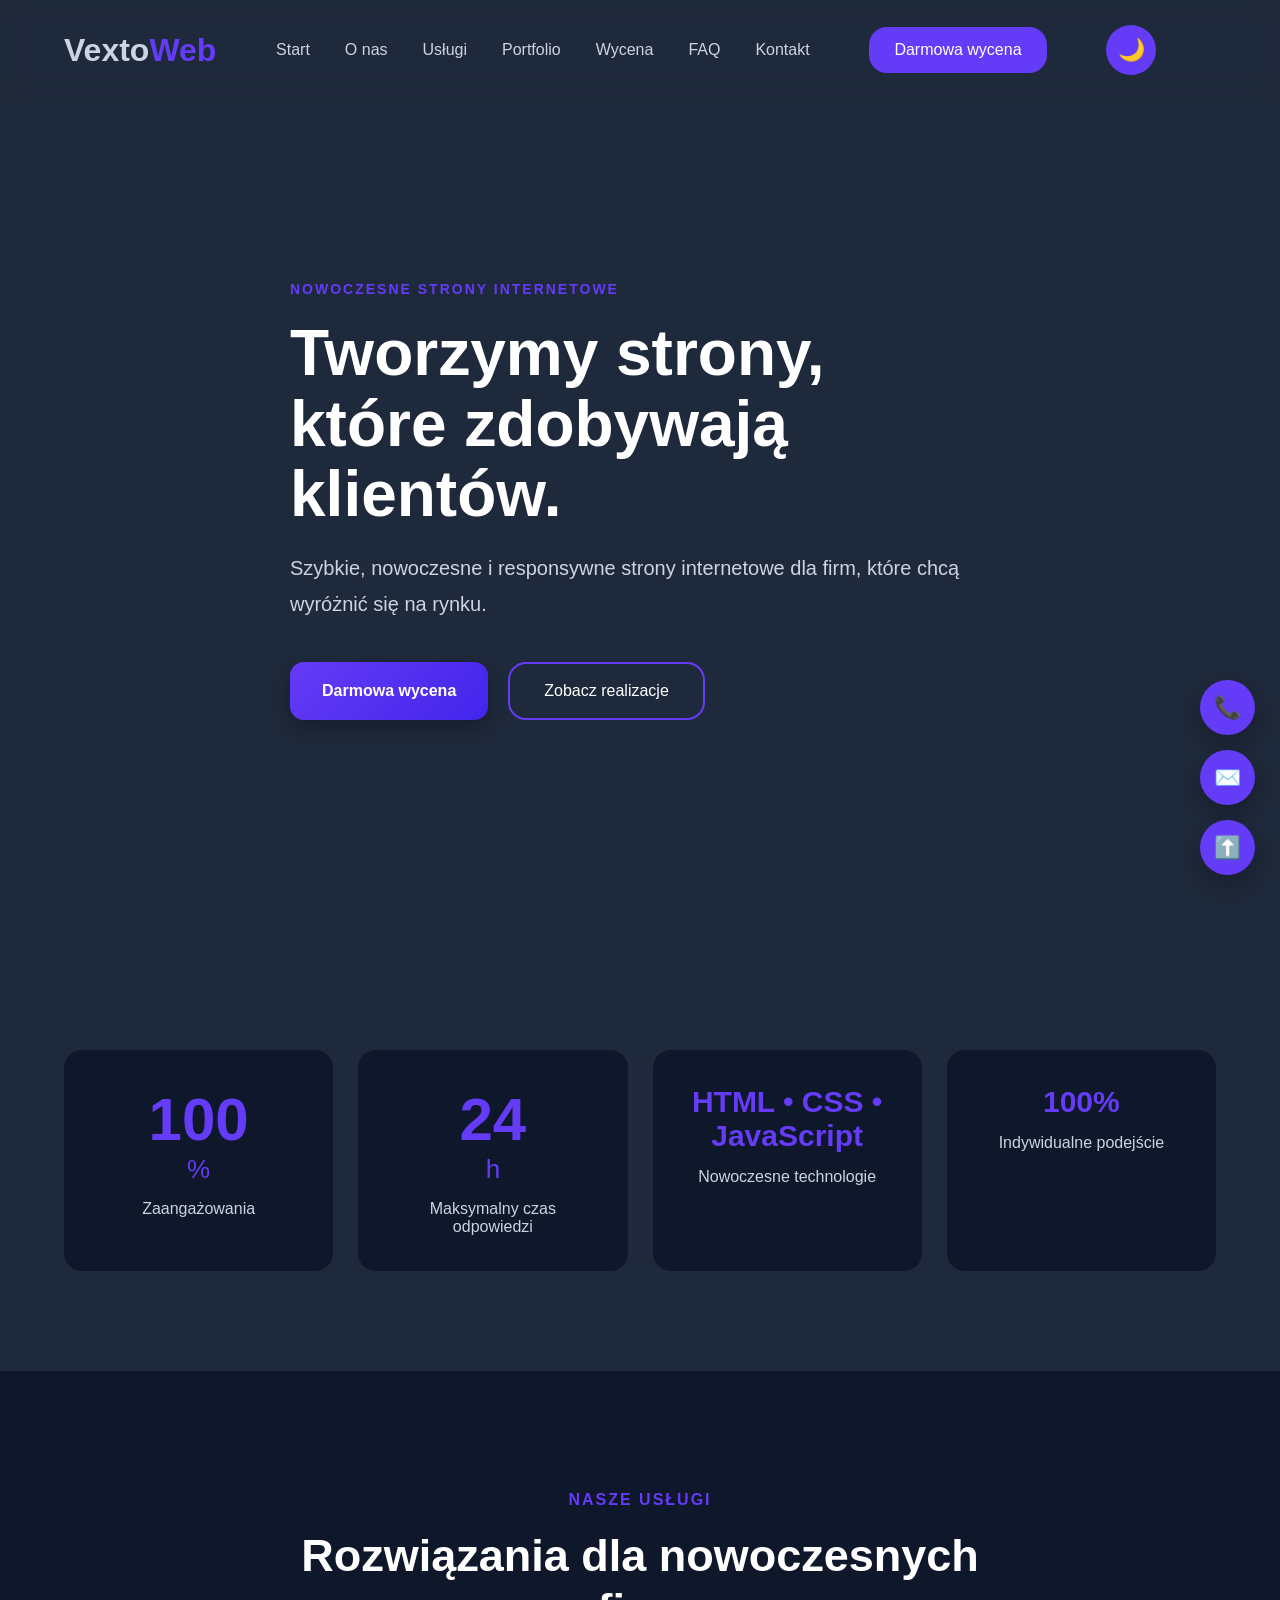
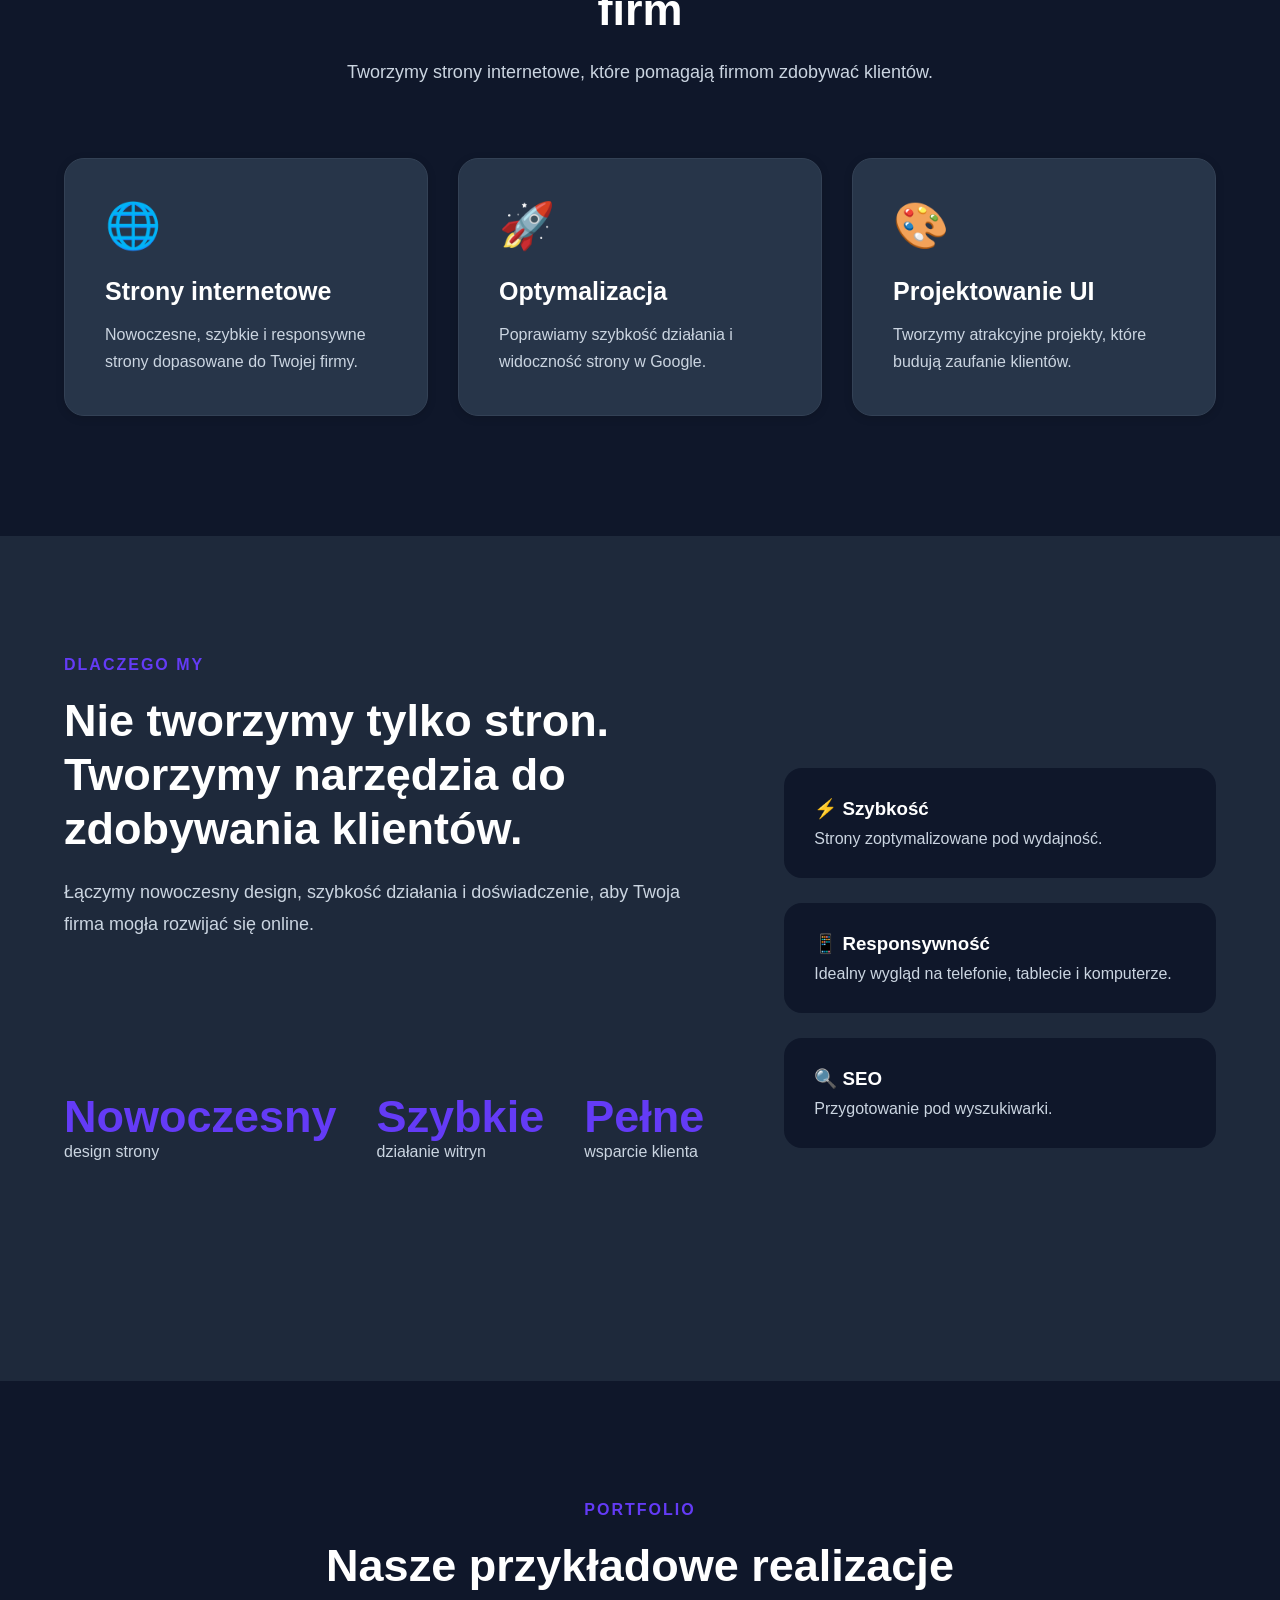
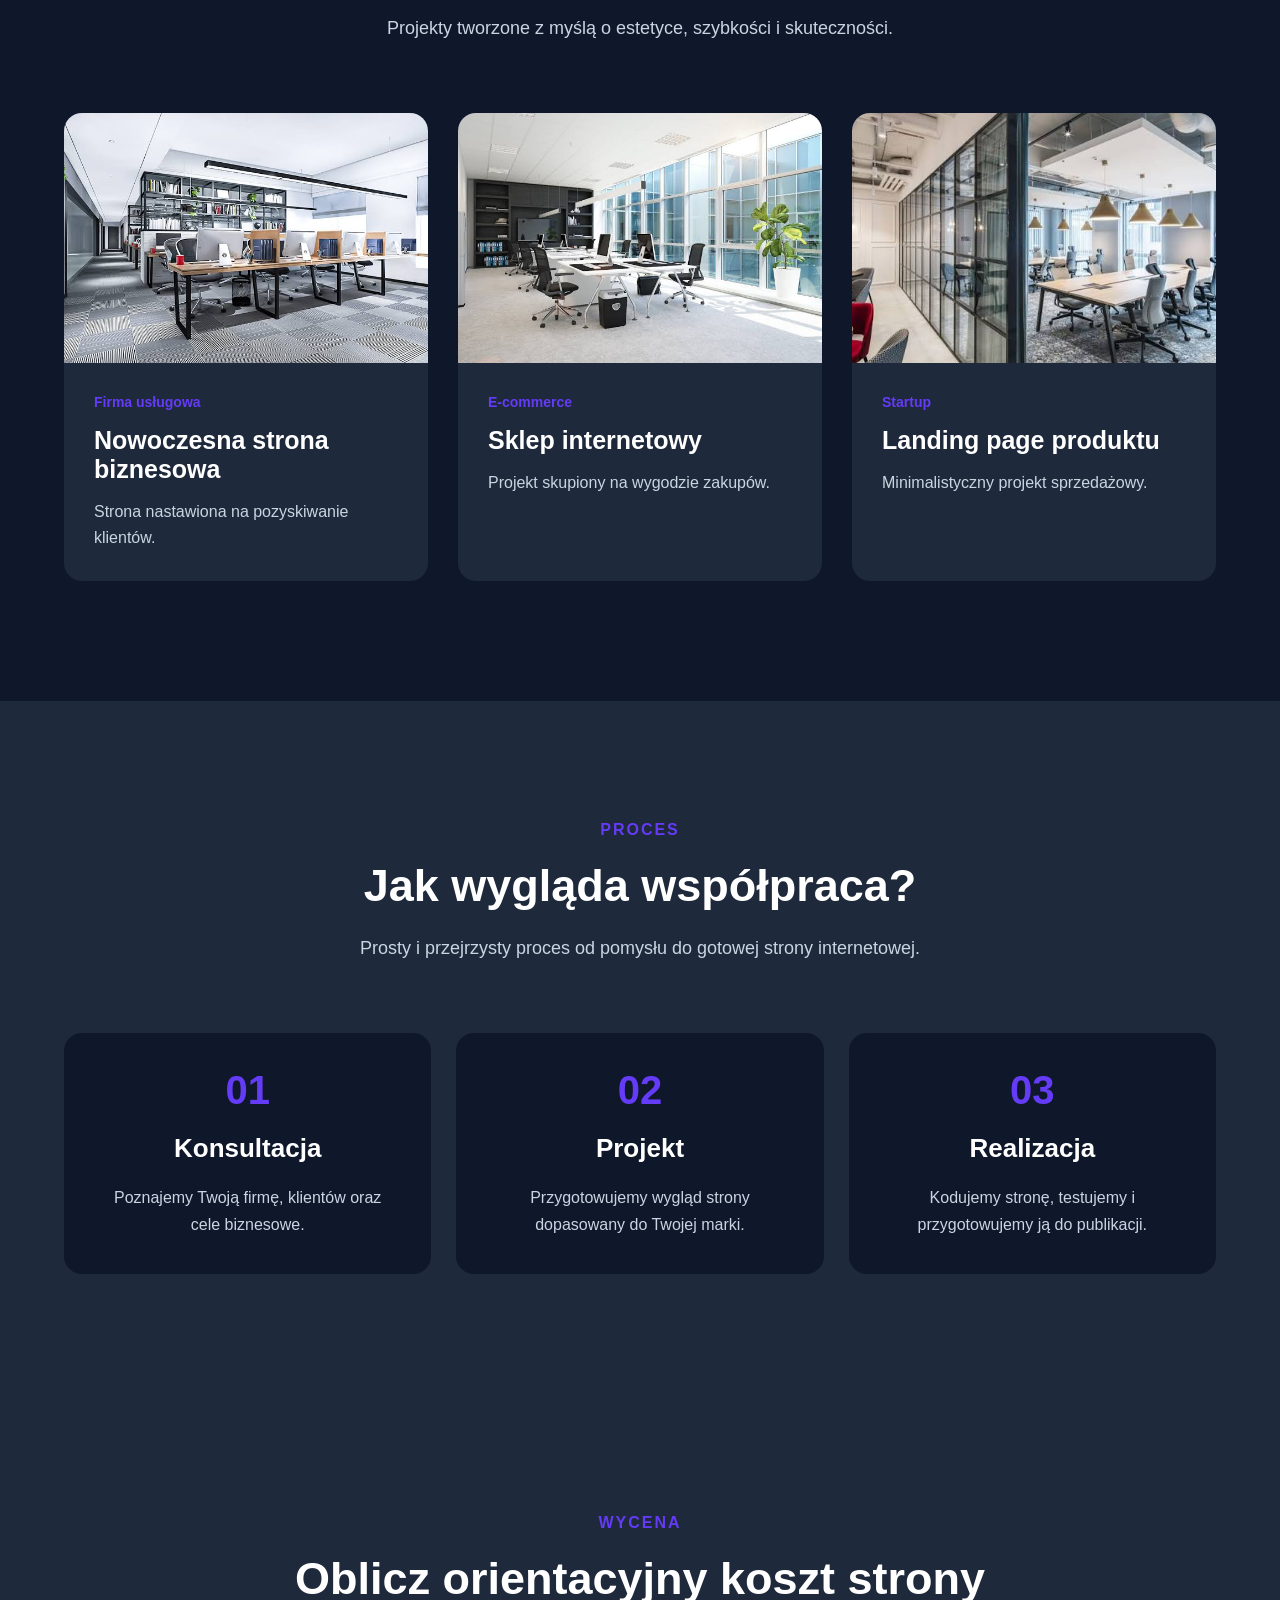
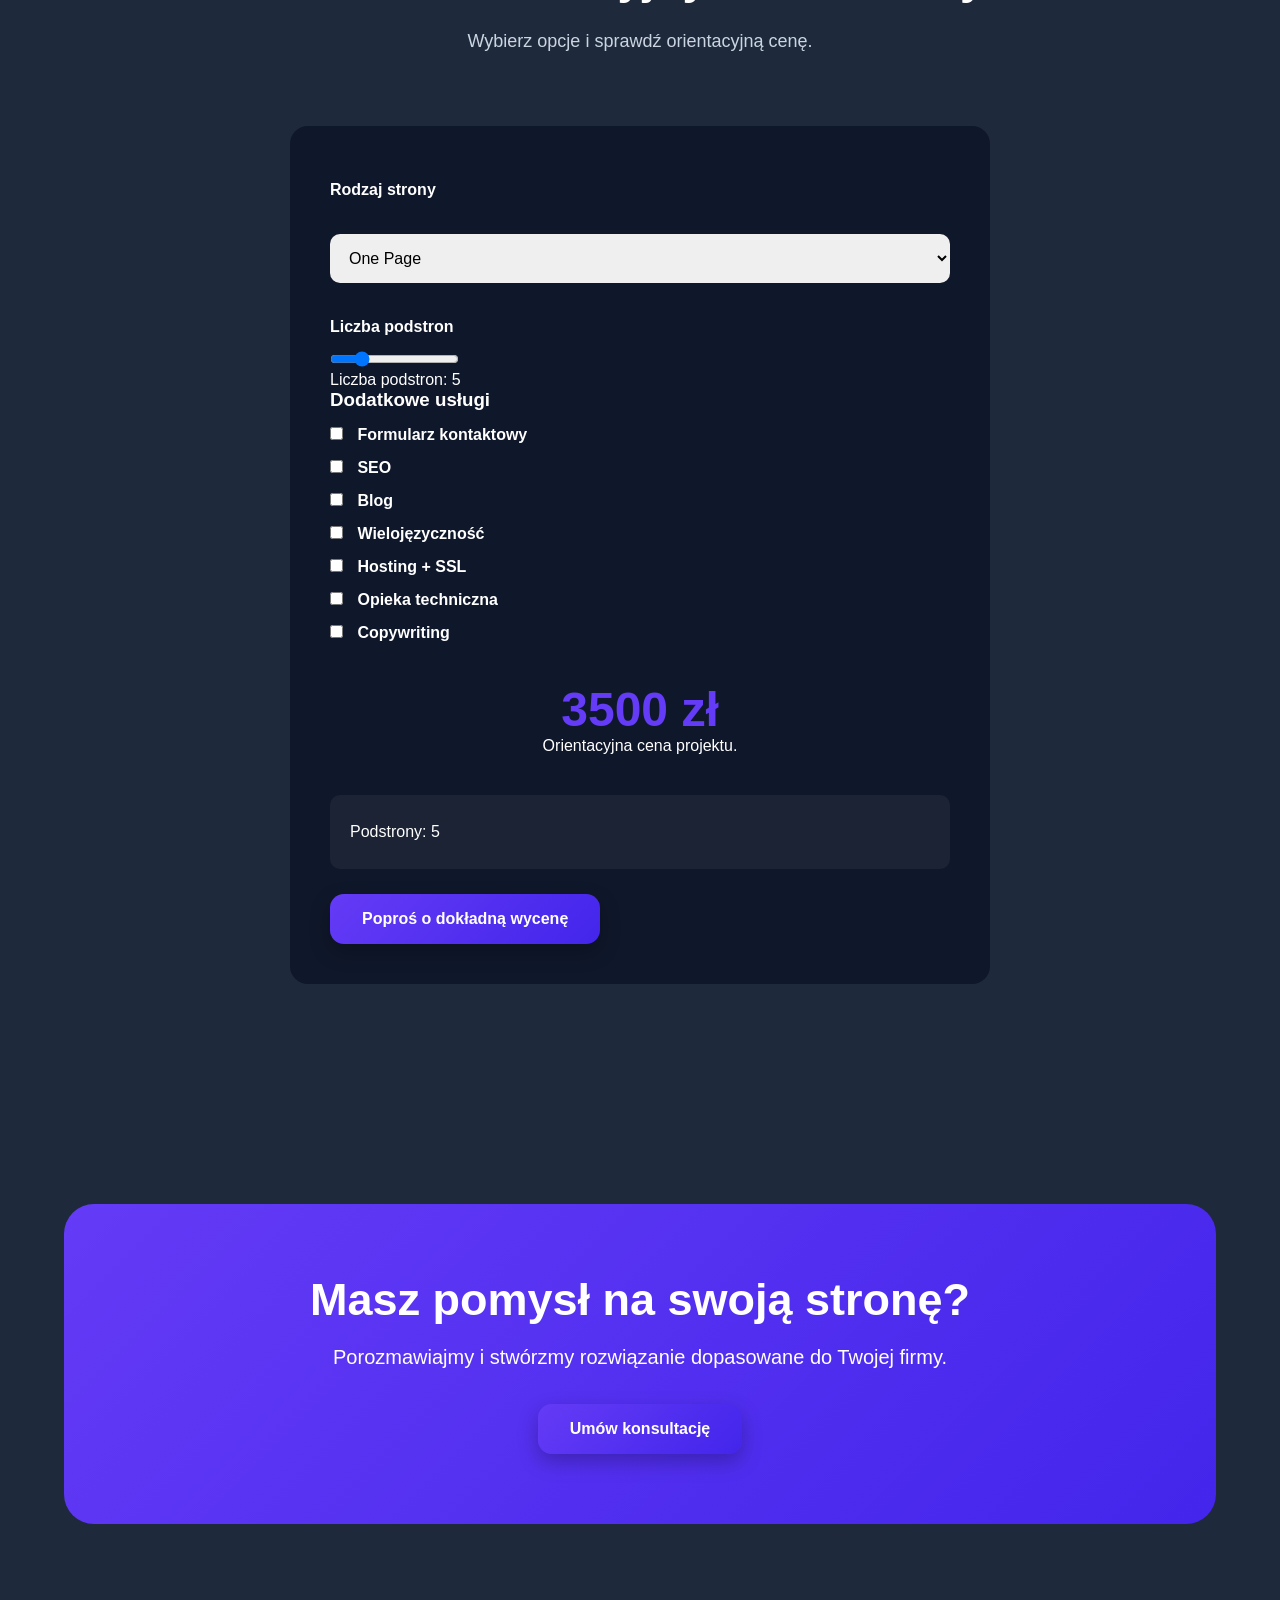
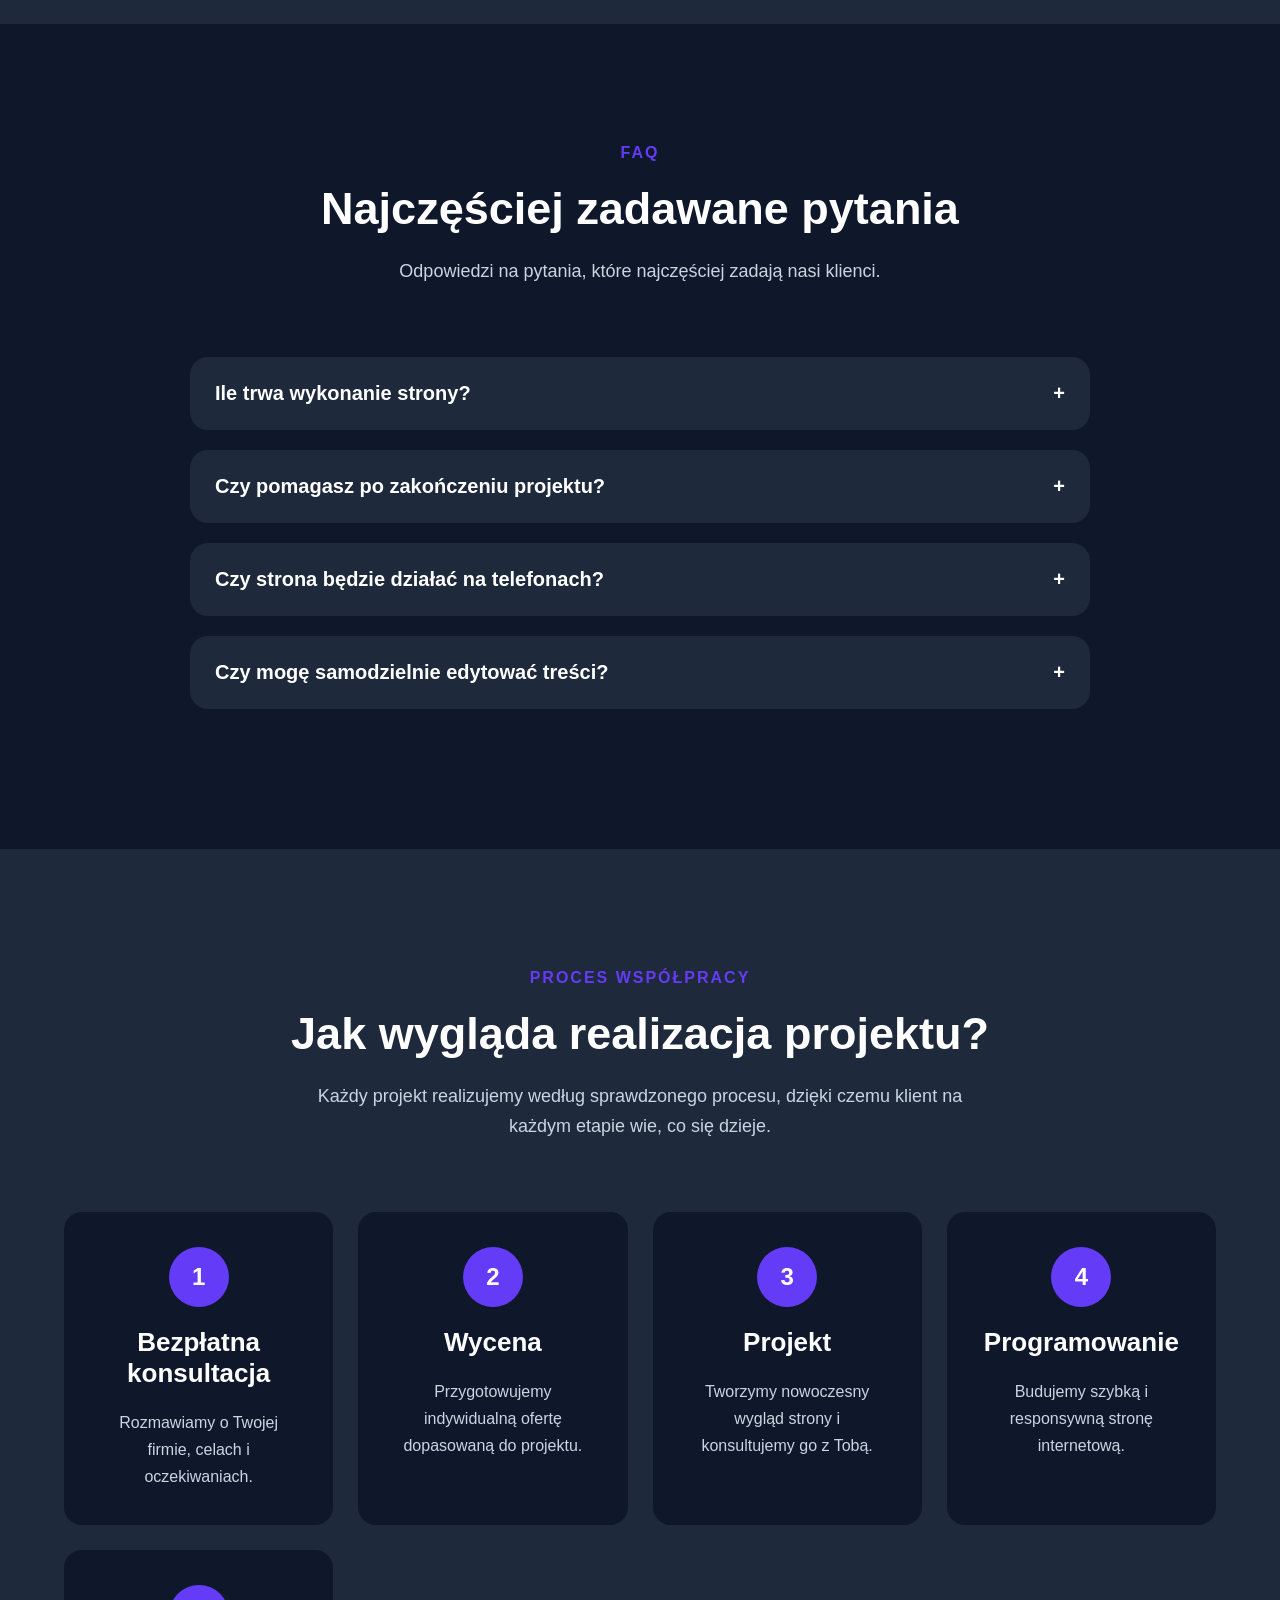
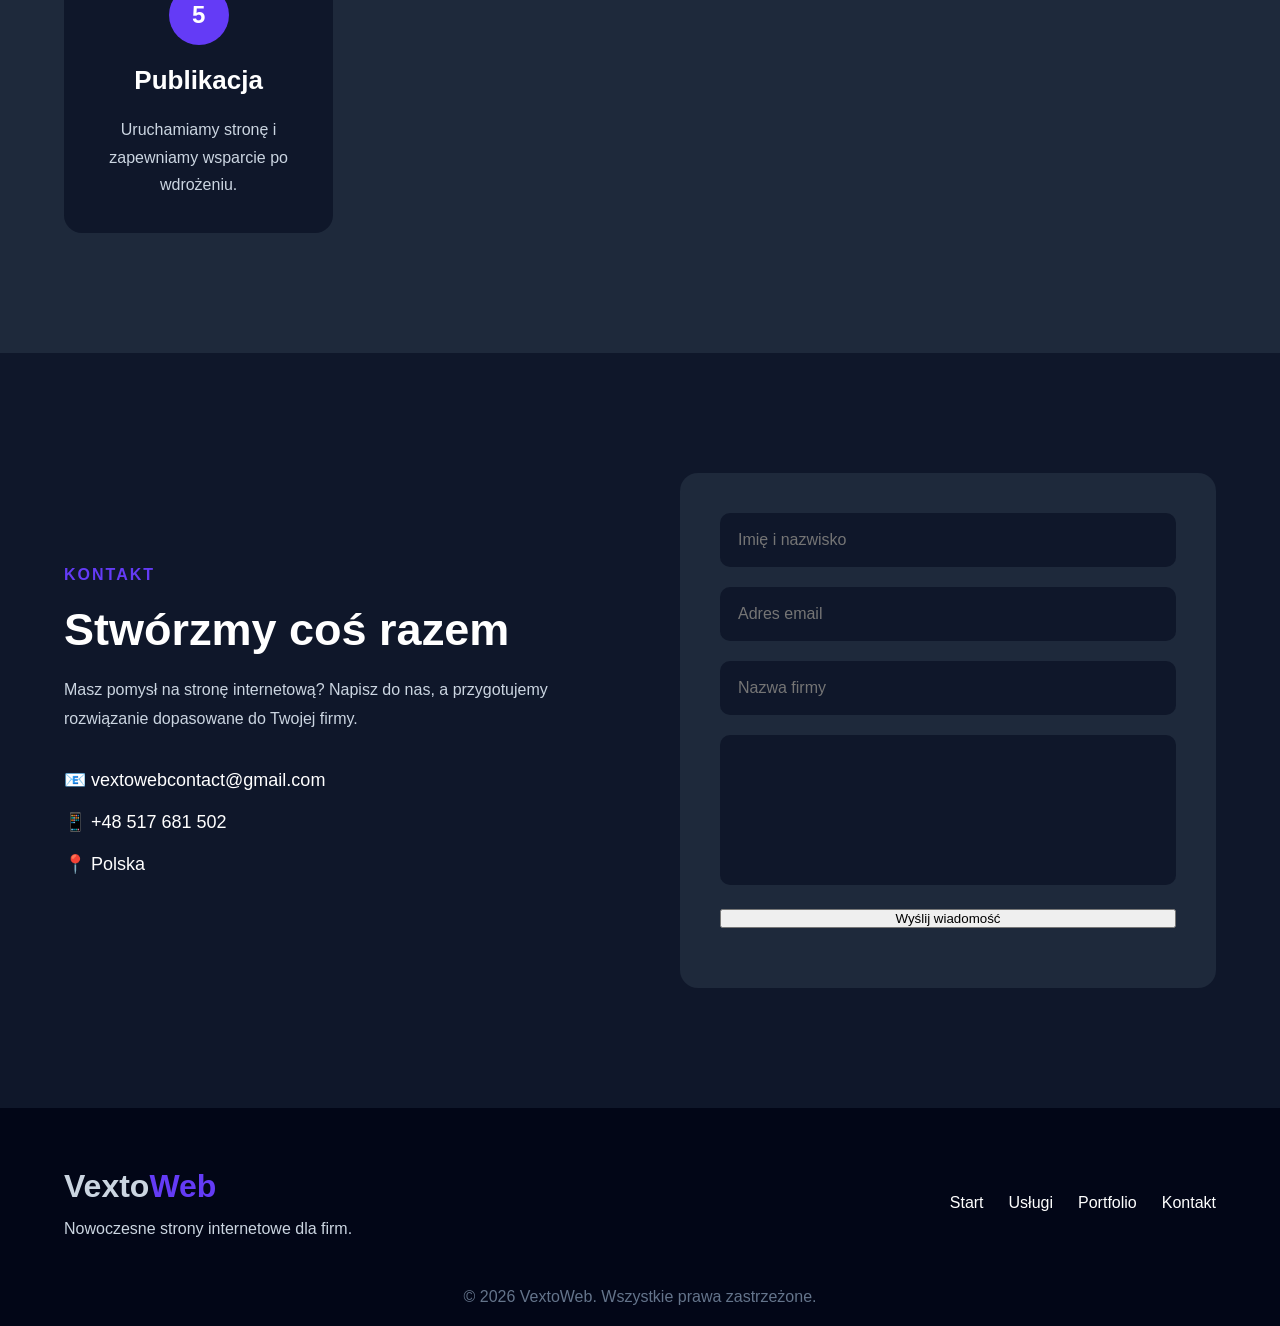
==== commit 0f165a90: "Add files via upload" ====
--- a/index.html
+++ b/index.html
@@ -1,1134 +1,1136 @@
-<!DOCTYPE html>
-<html lang="pl">
-<head>
-    <head>
-
-    <meta charset="UTF-8">
-
-    <meta name="viewport" content="width=device-width, initial-scale=1.0">
-
-
-    <title>
-        VextoWeb | Nowoczesne strony internetowe dla firm
-    </title>
-
-
-    <meta name="description"
-    content="
-    Tworzymy szybkie i nowoczesne strony internetowe
-    dla firm. Projektowanie, SEO i profesjonalny design.
-    ">
-
-
-    <meta name="keywords"
-    content="
-    strony internetowe,
-    tworzenie stron,
-    strony dla firm,
-    web design,
-    strony WWW
-    ">
-
-
-    <meta name="author"
-    content="VextoWeb">
-     
-    <meta property="og:title"
-content="VextoWeb | Profesjonalne strony internetowe">
-
-
-<meta property="og:description"
-content="Tworzymy nowoczesne strony internetowe dla firm">
-
-
-<meta property="og:type"
-content="website">
-
-
-<meta property="og:image"
-content="assets/images/preview.jpg">
-
-<link rel="icon" type="image/png" href="assets/images/favicon.png?v=2">
-
-<link rel="preconnect" href="https://fonts.googleapis.com">
-
-<link rel="preconnect" href="https://fonts.gstatic.com" crossorigin>
-
-    <link rel="stylesheet" href="css/style.css">
-
-</head>
-
-<body>
-
-    <div id="top"></div>
-
-    <nav class="navbar">
-
-    <div class="container nav-container">
-
-        <a href="#" class="logo">
-            Vexto<span>Web</span>
-        </a>
-
-
-        <ul class="nav-links mobile-menu">
-
-            <li>
-                <a href="#">Start</a>
-            </li>
-
-            <li>
-                <a href="#">O nas</a>
-            </li>
-
-            <li>
-                <a href="#services">Usługi</a>
-            </li>
-
-            <li>
-                <a href="#portfolio">Portfolio</a>
-            </li>
-
-            <li>
-    <a href="#pricing">Wycena</a>
-</li>
-
-<li>
-    <a href="#faq">FAQ</a>
-</li>
-
-            <li>
-                <a href="#contact">Kontakt</a>
-            </li>
-
-        </ul>
-
-
-        <a href="#pricing" class="nav-button">
-            Darmowa wycena
-        </a>
-
-        <button id="themeToggle" class="theme-toggle">
-
-    🌙
-
-</button>
-
-        <div class="menu-toggle">
-
-    <span></span>
-    <span></span>
-    <span></span>
-
-        </div>
-
-
-    </div>
-
-</nav>
-
-    <header class="hero">
-
-    <div class="container hero-content reveal">
-
-        <span>NOWOCZESNE STRONY INTERNETOWE</span>
-
-        <h1>
-            Tworzymy strony,
-            które zdobywają klientów.
-        </h1>
-
-        <p>
-            Szybkie, nowoczesne i responsywne strony internetowe
-            dla firm, które chcą wyróżnić się na rynku.
-        </p>
-
-        <div class="hero-buttons">
-
-            <a href="#pricing" class="btn">
-                Darmowa wycena
-            </a>
-
-            <a href="#portfolio" class="btn-outline">
-                Zobacz realizacje
-            </a>
-
-        </div>
-
-    </div>
-
-</header>
-
-<section class="stats">
-
-    <div class="container stats-grid">
-
-        <div class="stat-card reveal">
-
-            <h2 class="counter" data-target="100">0</h2>
-
-            <span>%</span>
-
-            <p>Zaangażowania</p>
-
-        </div>
-
-        <div class="stat-card reveal">
-
-            <h2 class="counter" data-target="24">0</h2>
-
-            <span>h</span>
-
-            <p>Maksymalny czas odpowiedzi</p>
-
-        </div>
-
-        <div class="stat-card reveal">
-
-            <h3>HTML • CSS • JavaScript</h3>
-
-            <p>Nowoczesne technologie</p>
-
-        </div>
-
-        <div class="stat-card reveal">
-
-            <h3>100%</h3>
-
-            <p>Indywidualne podejście</p>
-
-        </div>
-
-    </div>
-
-</section>
-
-<section class="services" id="services">
-
-    <div class="container">
-
-
-        <div class="section-title">
-
-            <span>
-                NASZE USŁUGI
-            </span>
-
-            <h2>
-                Rozwiązania dla nowoczesnych firm
-            </h2>
-
-            <p>
-                Tworzymy strony internetowe,
-                które pomagają firmom zdobywać klientów.
-            </p>
-
-        </div>
-
-
-        <div class="services-grid">
-
-
-            <div class="service-card reveal">
-
-                <div class="service-icon">
-                    🌐
-                </div>
-
-                <h3>
-                    Strony internetowe
-                </h3>
-
-                <p>
-                    Nowoczesne, szybkie i responsywne
-                    strony dopasowane do Twojej firmy.
-                </p>
-
-            </div>
-
-
-
-            <div class="service-card reveal">
-
-                <div class="service-icon">
-                    🚀
-                </div>
-
-                <h3>
-                    Optymalizacja
-                </h3>
-
-                <p>
-                    Poprawiamy szybkość działania
-                    i widoczność strony w Google.
-                </p>
-
-            </div>
-
-
-
-            <div class="service-card reveal">
-
-                <div class="service-icon">
-                    🎨
-                </div>
-
-                <h3>
-                    Projektowanie UI
-                </h3>
-
-                <p>
-                    Tworzymy atrakcyjne projekty,
-                    które budują zaufanie klientów.
-                </p>
-
-            </div>
-
-
-        </div>
-
-
-    </div>
-
-
-</section>
-
-<section class="why-us">
-
-    <div class="container why-container">
-
-
-        <div class="why-content reveal">
-
-            <span>
-                DLACZEGO MY
-            </span>
-
-            <h2>
-                Nie tworzymy tylko stron.
-                Tworzymy narzędzia do zdobywania klientów.
-            </h2>
-
-
-            <p>
-                Łączymy nowoczesny design,
-                szybkość działania i doświadczenie,
-                aby Twoja firma mogła rozwijać się online.
-            </p>
-
-
-            <div class="stats">
-
-
-                <div class="stat">
-
-                    <h3>
-                        Nowoczesny
-                    </h3>
-
-                    <p>
-                        design strony
-                    </p>
-
-                </div>
-
-
-                <div class="stat">
-
-                    <h3>
-                        Szybkie
-                    </h3>
-
-                    <p>
-                        działanie witryn
-                    </p>
-
-                </div>
-
-
-                <div class="stat">
-
-                    <h3>
-                       Pełne
-                    </h3>
-
-                    <p>
-                        wsparcie klienta
-                    </p>
-
-                </div>
-
-
-            </div>
-
-
-        </div>
-
-
-
-        <div class="why-box reveal">
-
-
-            <div class="feature">
-
-                <h3>
-                    ⚡ Szybkość
-                </h3>
-
-                <p>
-                    Strony zoptymalizowane pod wydajność.
-                </p>
-
-            </div>
-
-
-            <div class="feature">
-
-                <h3>
-                    📱 Responsywność
-                </h3>
-
-                <p>
-                    Idealny wygląd na telefonie,
-                    tablecie i komputerze.
-                </p>
-
-            </div>
-
-
-            <div class="feature">
-
-                <h3>
-                    🔍 SEO
-                </h3>
-
-                <p>
-                    Przygotowanie pod wyszukiwarki.
-                </p>
-
-            </div>
-
-
-        </div>
-
-
-    </div>
-
-
-</section>
-
-<section class="portfolio" id="portfolio">
-
-    <div class="container">
-
-
-        <div class="section-title">
-
-            <span>
-                PORTFOLIO
-            </span>
-
-            <h2>
-                Nasze przykładowe realizacje
-            </h2>
-
-            <p>
-                Projekty tworzone z myślą o estetyce,
-                szybkości i skuteczności.
-            </p>
-
-        </div>
-
-
-
-        <div class="portfolio-grid">
-
-
-            <article class="project-card reveal">
-
-
-                <div class="project-image">
-
-                    <img src="assets/images/project-1.jpg"
-                    alt="Projekt strony firmowej"
-                    loading="lazy">
-
-                </div>
-
-
-                <div class="project-content">
-
-                    <span>
-                        Firma usługowa
-                    </span>
-
-                    <h3>
-                        Nowoczesna strona biznesowa
-                    </h3>
-
-                    <p>
-                        Strona nastawiona na pozyskiwanie klientów.
-                    </p>
-
-                </div>
-
-
-            </article>
-
-
-
-
-            <article class="project-card reveal">
-
-
-                <div class="project-image">
-
-                    <img src="assets/images/project-2.jpg"
-                    alt="Projekt sklepu"
-                    loading="lazy">
-
-                </div>
-
-
-                <div class="project-content">
-
-                    <span>
-                        E-commerce
-                    </span>
-
-                    <h3>
-                        Sklep internetowy
-                    </h3>
-
-                    <p>
-                        Projekt skupiony na wygodzie zakupów.
-                    </p>
-
-                </div>
-
-
-            </article>
-
-
-
-
-            <article class="project-card reveal">
-
-
-                <div class="project-image">
-
-                    <img src="assets/images/project-3.jpg"
-                    alt="Projekt aplikacji"
-                    loading="lazy">
-
-                </div>
-
-
-                <div class="project-content">
-
-                    <span>
-                        Startup
-                    </span>
-
-                    <h3>
-                        Landing page produktu
-                    </h3>
-
-                    <p>
-                        Minimalistyczny projekt sprzedażowy.
-                    </p>
-
-                </div>
-
-
-            </article>
-
-
-        </div>
-
-
-    </div>
-
-
-</section>
-
-<section class="process">
-
-    <div class="container">
-
-
-        <div class="section-title">
-
-            <span>
-                PROCES
-            </span>
-
-            <h2>
-                Jak wygląda współpraca?
-            </h2>
-
-            <p>
-                Prosty i przejrzysty proces od pomysłu
-                do gotowej strony internetowej.
-            </p>
-
-        </div>
-
-
-
-        <div class="process-grid">
-
-
-            <div class="process-card reveal">
-
-                <span>
-                    01
-                </span>
-
-                <h3>
-                    Konsultacja
-                </h3>
-
-                <p>
-                    Poznajemy Twoją firmę,
-                    klientów oraz cele biznesowe.
-                </p>
-
-            </div>
-
-
-
-            <div class="process-card reveal">
-
-                <span>
-                    02
-                </span>
-
-                <h3>
-                    Projekt
-                </h3>
-
-                <p>
-                    Przygotowujemy wygląd strony
-                    dopasowany do Twojej marki.
-                </p>
-
-            </div>
-
-
-
-            <div class="process-card reveal">
-
-                <span>
-                    03
-                </span>
-
-                <h3>
-                    Realizacja
-                </h3>
-
-                <p>
-                    Kodujemy stronę, testujemy
-                    i przygotowujemy ją do publikacji.
-                </p>
-
-            </div>
-
-
-        </div>
-
-
-    </div>
-
-
-</section>
-
-<section class="pricing" id="pricing">
-
-    <div class="container">
-
-        <div class="section-title">
-
-            <span>WYCENA</span>
-
-            <h2>Oblicz orientacyjny koszt strony</h2>
-
-            <p>Wybierz opcje i sprawdź orientacyjną cenę.</p>
-
-        </div>
-
-        <div class="pricing-box">
-
-            <label>Rodzaj strony</label>
-
-            <select id="websiteType">
-
-                <option value="2500">One Page</option>
-                <option value="4500">Strona firmowa</option>
-                <option value="9000">Sklep internetowy</option>
-
-            </select>
-
-            <label>Liczba podstron</label>
-
-            <input
-                type="range"
-                id="pages"
-                min="1"
-                max="20"
-                value="5">
-
-            <p>
-
-                Liczba podstron:
-                <span id="pagesValue">5</span>
-
-            </p>
-
-            <h3>Dodatkowe usługi</h3>
-
-            <label>
-
-                <input class="extra" type="checkbox" value="500">
-
-                Formularz kontaktowy
-
-            </label>
-
-            <label>
-
-                <input class="extra" type="checkbox" value="700">
-
-                SEO
-
-            </label>
-
-            <label>
-
-                <input class="extra" type="checkbox" value="1200">
-
-                Blog
-
-            </label>
-
-            <label>
-
-                <input class="extra" type="checkbox" value="900">
-
-                Wielojęzyczność
-
-            </label>
-
-            <label>
-
-                <input class="extra" type="checkbox" value="600">
-
-                Hosting + SSL
-
-            </label>
-
-            <label>
-
-                <input class="extra" type="checkbox" value="400">
-
-                Opieka techniczna
-
-            </label>
-
-            <label>
-
-                <input class="extra" type="checkbox" value="900">
-
-                Copywriting
-
-            </label>
-
-            <div class="price-result">
-
-                <h2 id="price">
-
-                    2500 zł
-
-                </h2>
-
-                <p>Orientacyjna cena projektu.</p>
-
-            </div>
-
-            <div id="summary"></div>
-
-            <a href="#contact" class="btn">
-
-                Poproś o dokładną wycenę
-
-            </a>
-
-        </div>
-
-    </div>
-
-</section>
-
-<section class="cta">
-
-    <div class="container cta-box">
-
-
-        <h2>
-            Masz pomysł na swoją stronę?
-        </h2>
-
-
-        <p>
-            Porozmawiajmy i stwórzmy rozwiązanie
-            dopasowane do Twojej firmy.
-        </p>
-
-
-        <a href="#" class="btn">
-            Umów konsultację
-        </a>
-
-
-    </div>
-
-</section>
-
-<section class="faq" id="faq">
-
-    <div class="container">
-
-        <div class="section-title">
-
-            <span>FAQ</span>
-
-            <h2>Najczęściej zadawane pytania</h2>
-
-            <p>
-                Odpowiedzi na pytania, które najczęściej zadają nasi klienci.
-            </p>
-
-        </div>
-
-        <div class="faq-list">
-
-            <div class="faq-item">
-
-                <button class="faq-question">
-
-                    Ile trwa wykonanie strony?
-
-                    <span>+</span>
-
-                </button>
-
-                <div class="faq-answer">
-
-                    <p>
-                        Standardowa strona firmowa powstaje zazwyczaj w ciągu 7–14 dni roboczych, w zależności od zakresu projektu.
-                    </p>
-
-                </div>
-
-            </div>
-
-            <div class="faq-item">
-
-                <button class="faq-question">
-
-                    Czy pomagasz po zakończeniu projektu?
-
-                    <span>+</span>
-
-                </button>
-
-                <div class="faq-answer">
-
-                    <p>
-                        Tak. Oferujemy wsparcie techniczne oraz możliwość dalszej rozbudowy strony.
-                    </p>
-
-                </div>
-
-            </div>
-
-            <div class="faq-item">
-
-                <button class="faq-question">
-
-                    Czy strona będzie działać na telefonach?
-
-                    <span>+</span>
-
-                </button>
-
-                <div class="faq-answer">
-
-                    <p>
-                        Tak. Wszystkie tworzone strony są w pełni responsywne i dostosowane do komputerów, tabletów oraz smartfonów.
-                    </p>
-
-                </div>
-
-            </div>
-
-            <div class="faq-item">
-
-                <button class="faq-question">
-
-                    Czy mogę samodzielnie edytować treści?
-
-                    <span>+</span>
-
-                </button>
-
-                <div class="faq-answer">
-
-                    <p>
-                        Tak. Możemy przygotować stronę tak, aby w przyszłości można było łatwo aktualizować treści.
-                    </p>
-
-                </div>
-
-            </div>
-
-        </div>
-
-    </div>
-
-</section>
-
-<section class="process" id="process">
-
-    <div class="container">
-
-        <div class="section-title">
-
-            <span>PROCES WSPÓŁPRACY</span>
-
-            <h2>Jak wygląda realizacja projektu?</h2>
-
-            <p>
-                Każdy projekt realizujemy według sprawdzonego procesu, dzięki czemu klient na każdym etapie wie, co się dzieje.
-            </p>
-
-        </div>
-
-        <div class="process-grid">
-
-            <div class="process-card reveal">
-                <div class="step-number">1</div>
-                <h3>Bezpłatna konsultacja</h3>
-                <p>Rozmawiamy o Twojej firmie, celach i oczekiwaniach.</p>
-            </div>
-
-            <div class="process-card reveal">
-                <div class="step-number">2</div>
-                <h3>Wycena</h3>
-                <p>Przygotowujemy indywidualną ofertę dopasowaną do projektu.</p>
-            </div>
-
-            <div class="process-card reveal">
-                <div class="step-number">3</div>
-                <h3>Projekt</h3>
-                <p>Tworzymy nowoczesny wygląd strony i konsultujemy go z Tobą.</p>
-            </div>
-
-            <div class="process-card reveal">
-                <div class="step-number">4</div>
-                <h3>Programowanie</h3>
-                <p>Budujemy szybką i responsywną stronę internetową.</p>
-            </div>
-
-            <div class="process-card reveal">
-                <div class="step-number">5</div>
-                <h3>Publikacja</h3>
-                <p>Uruchamiamy stronę i zapewniamy wsparcie po wdrożeniu.</p>
-            </div>
-
-        </div>
-
-    </div>
-
-</section>
-
-<section class="contact" id="contact">
-
-    <div class="container contact-grid">
-
-
-        <div class="contact-info reveal">
-
-            <span>
-                KONTAKT
-            </span>
-
-
-            <h2>
-                Stwórzmy coś razem
-            </h2>
-
-
-            <p>
-                Masz pomysł na stronę internetową?
-                Napisz do nas, a przygotujemy rozwiązanie
-                dopasowane do Twojej firmy.
-            </p>
-
-
-            <div class="contact-item">
-
-                📧
-                vextowebcontact@gmail.com
-
-            </div>
-
-
-            <div class="contact-item">
-
-                📱
-                +48 517 681 502
-
-            </div>
-
-
-            <div class="contact-item">
-
-                📍
-                Polska
-
-            </div>
-
-
-        </div>
-
-
-
-        <form class="contact-form" action="https://formsubmit.co/vextowebcontact@gmail.com" method="POST">
-
-
-            <input 
-            type="text"
-            name="name"
-            placeholder="Imię i nazwisko"
-            required>
-
-
-            <input 
-            type="email"
-            name="email"
-            placeholder="Adres email"
-            required>
-
-
-            <input 
-            type="text"
-            name="company"
-            placeholder="Nazwa firmy"
-            required>
-
-
-            <textarea 
-            name="message"
-            placeholder="Opisz swój projekt"
-            required>
-            </textarea>
-
-            <input type="hidden" name="_subject" value="Nowe zapytanie ze strony internetowej">
-
-            <input type="hidden" name="_captcha" value="false">
-
-            <input type="hidden" name="_template" value="table">
-
-            <input type="hidden" name="_next" value="https://vextoweb.github.io/thank-you.html">
-
-            <button>
-                Wyślij wiadomość
-            </button>
-
-            <p id="formMessage"></p>
-
-
-        </form>
-
-
-    </div>
-
-
-</section>
-
-<footer class="footer">
-
-
-    <div class="container footer-content">
-
-
-        <div>
-
-            <a href="#" class="logo">
-                Vexto<span>Web</span>
-            </a>
-
-
-            <p>
-                Nowoczesne strony internetowe
-                dla firm.
-            </p>
-
-        </div>
-
-
-
-        <div class="footer-links">
-
-            <a href="#">
-                Start
-            </a>
-
-            <a href="#">
-                Usługi
-            </a>
-
-            <a href="#">
-                Portfolio
-            </a>
-
-            <a href="#">
-                Kontakt
-            </a>
-
-        </div>
-
-
-    </div>
-
-
-    <div class="copyright">
-
-        © 2026 VextoWeb. Wszystkie prawa zastrzeżone.
-
-    </div>
-
-
-</footer>
-
-    <script src="js/script.js"></script>
-
-    <div class="floating-contact">
-
-    <a href="tel:+48 517 681 502" class="floating-btn" title="Zadzwoń">
-        📞
-    </a>
-
-    <a href="vextowebcontact@gmail.com" class="floating-btn" title="Napisz e-mail">
-        ✉️
-    </a>
-
-    <a href="#top" class="floating-btn" title="Na górę">
-        ⬆️
-    </a>
-
-</div>
-
-</body>
+<!DOCTYPE html>
+<html lang="pl">
+    <head>
+
+    <meta charset="UTF-8">
+
+    <meta name="viewport" content="width=device-width, initial-scale=1.0">
+
+
+    <title>
+        VextoWeb | Nowoczesne strony internetowe dla firm
+    </title>
+
+
+    <meta name="description"
+    content="
+    Tworzymy szybkie i nowoczesne strony internetowe
+    dla firm. Projektowanie, SEO i profesjonalny design.
+    ">
+
+
+    <meta name="keywords"
+    content="
+    strony internetowe,
+    tworzenie stron,
+    strony dla firm,
+    web design,
+    strony WWW
+    ">
+
+
+    <meta name="author"
+    content="VextoWeb">
+     
+    <meta property="og:title"
+content="VextoWeb | Profesjonalne strony internetowe">
+
+
+<meta property="og:description"
+content="Tworzymy nowoczesne strony internetowe dla firm">
+
+
+<meta property="og:type"
+content="website">
+
+
+<meta property="og:image"
+content="assets/images/preview.jpg">
+
+<link rel="icon" type="image/png" href="assets/images/favicon.png?v=2">
+
+<link rel="preconnect" href="https://fonts.googleapis.com">
+
+<link rel="preconnect" href="https://fonts.gstatic.com" crossorigin>
+
+    <link rel="stylesheet" href="css/style.css">
+
+    <script src="js/script.js" defer></script>
+
+</head>
+
+<body>
+
+    <div id="top"></div>
+
+    <nav class="navbar">
+
+    <div class="container nav-container">
+
+        <a href="#" class="logo">
+            Vexto<span>Web</span>
+        </a>
+
+
+        <ul class="nav-links mobile-menu">
+
+            <li>
+                <a href="#">Start</a>
+            </li>
+
+            <li>
+                <a href="#">O nas</a>
+            </li>
+
+            <li>
+                <a href="#services">Usługi</a>
+            </li>
+
+            <li>
+                <a href="#portfolio">Portfolio</a>
+            </li>
+
+            <li>
+    <a href="#pricing">Wycena</a>
+</li>
+
+<li>
+    <a href="#faq">FAQ</a>
+</li>
+
+            <li>
+                <a href="#contact">Kontakt</a>
+            </li>
+
+        </ul>
+
+
+        <a href="#pricing" class="nav-button">
+            Darmowa wycena
+        </a>
+
+        <button id="themeToggle" class="theme-toggle">
+
+    🌙
+
+</button>
+
+        <div class="menu-toggle">
+
+    <span></span>
+    <span></span>
+    <span></span>
+
+        </div>
+
+
+    </div>
+
+</nav>
+
+    <header class="hero">
+
+    <div class="container hero-content reveal">
+
+        <span>NOWOCZESNE STRONY INTERNETOWE</span>
+
+        <h1>
+            Tworzymy strony,
+            które zdobywają klientów.
+        </h1>
+
+        <p>
+            Szybkie, nowoczesne i responsywne strony internetowe
+            dla firm, które chcą wyróżnić się na rynku.
+        </p>
+
+        <div class="hero-buttons">
+
+            <a href="#pricing" class="btn">
+                Darmowa wycena
+            </a>
+
+            <a href="#portfolio" class="btn-outline">
+                Zobacz realizacje
+            </a>
+
+        </div>
+
+    </div>
+
+</header>
+
+<section class="stats">
+
+    <div class="container stats-grid">
+
+        <div class="stat-card reveal">
+
+            <h2 class="counter" data-target="100">0</h2>
+
+            <span>%</span>
+
+            <p>Zaangażowania</p>
+
+        </div>
+
+        <div class="stat-card reveal">
+
+            <h2 class="counter" data-target="24">0</h2>
+
+            <span>h</span>
+
+            <p>Maksymalny czas odpowiedzi</p>
+
+        </div>
+
+        <div class="stat-card reveal">
+
+            <h3>HTML • CSS • JavaScript</h3>
+
+            <p>Nowoczesne technologie</p>
+
+        </div>
+
+        <div class="stat-card reveal">
+
+            <h3>100%</h3>
+
+            <p>Indywidualne podejście</p>
+
+        </div>
+
+    </div>
+
+</section>
+
+<section class="services" id="services">
+
+    <div class="container">
+
+
+        <div class="section-title">
+
+            <span>
+                NASZE USŁUGI
+            </span>
+
+            <h2>
+                Rozwiązania dla nowoczesnych firm
+            </h2>
+
+            <p>
+                Tworzymy strony internetowe,
+                które pomagają firmom zdobywać klientów.
+            </p>
+
+        </div>
+
+
+        <div class="services-grid">
+
+
+            <div class="service-card reveal">
+
+                <div class="service-icon">
+                    🌐
+                </div>
+
+                <h3>
+                    Strony internetowe
+                </h3>
+
+                <p>
+                    Nowoczesne, szybkie i responsywne
+                    strony dopasowane do Twojej firmy.
+                </p>
+
+            </div>
+
+
+
+            <div class="service-card reveal">
+
+                <div class="service-icon">
+                    🚀
+                </div>
+
+                <h3>
+                    Optymalizacja
+                </h3>
+
+                <p>
+                    Poprawiamy szybkość działania
+                    i widoczność strony w Google.
+                </p>
+
+            </div>
+
+
+
+            <div class="service-card reveal">
+
+                <div class="service-icon">
+                    🎨
+                </div>
+
+                <h3>
+                    Projektowanie UI
+                </h3>
+
+                <p>
+                    Tworzymy atrakcyjne projekty,
+                    które budują zaufanie klientów.
+                </p>
+
+            </div>
+
+
+        </div>
+
+
+    </div>
+
+
+</section>
+
+<section class="why-us">
+
+    <div class="container why-container">
+
+
+        <div class="why-content reveal">
+
+            <span>
+                DLACZEGO MY
+            </span>
+
+            <h2>
+                Nie tworzymy tylko stron.
+                Tworzymy narzędzia do zdobywania klientów.
+            </h2>
+
+
+            <p>
+                Łączymy nowoczesny design,
+                szybkość działania i doświadczenie,
+                aby Twoja firma mogła rozwijać się online.
+            </p>
+
+
+            <div class="stats">
+
+
+                <div class="stat">
+
+                    <h3>
+                        Nowoczesny
+                    </h3>
+
+                    <p>
+                        design strony
+                    </p>
+
+                </div>
+
+
+                <div class="stat">
+
+                    <h3>
+                        Szybkie
+                    </h3>
+
+                    <p>
+                        działanie witryn
+                    </p>
+
+                </div>
+
+
+                <div class="stat">
+
+                    <h3>
+                       Pełne
+                    </h3>
+
+                    <p>
+                        wsparcie klienta
+                    </p>
+
+                </div>
+
+
+            </div>
+
+
+        </div>
+
+
+
+        <div class="why-box reveal">
+
+
+            <div class="feature">
+
+                <h3>
+                    ⚡ Szybkość
+                </h3>
+
+                <p>
+                    Strony zoptymalizowane pod wydajność.
+                </p>
+
+            </div>
+
+
+            <div class="feature">
+
+                <h3>
+                    📱 Responsywność
+                </h3>
+
+                <p>
+                    Idealny wygląd na telefonie,
+                    tablecie i komputerze.
+                </p>
+
+            </div>
+
+
+            <div class="feature">
+
+                <h3>
+                    🔍 SEO
+                </h3>
+
+                <p>
+                    Przygotowanie pod wyszukiwarki.
+                </p>
+
+            </div>
+
+
+        </div>
+
+
+    </div>
+
+
+</section>
+
+<section class="portfolio" id="portfolio">
+
+    <div class="container">
+
+
+        <div class="section-title">
+
+            <span>
+                PORTFOLIO
+            </span>
+
+            <h2>
+                Nasze przykładowe realizacje
+            </h2>
+
+            <p>
+                Projekty tworzone z myślą o estetyce,
+                szybkości i skuteczności.
+            </p>
+
+        </div>
+
+
+
+        <div class="portfolio-grid">
+
+
+            <article class="project-card reveal">
+
+
+                <div class="project-image">
+
+                    <img src="assets/images/project-1.jpg"
+                    alt="Projekt strony firmowej"
+                    loading="lazy">
+
+                </div>
+
+
+                <div class="project-content">
+
+                    <span>
+                        Firma usługowa
+                    </span>
+
+                    <h3>
+                        Nowoczesna strona biznesowa
+                    </h3>
+
+                    <p>
+                        Strona nastawiona na pozyskiwanie klientów.
+                    </p>
+
+                </div>
+
+
+            </article>
+
+
+
+
+            <article class="project-card reveal">
+
+
+                <div class="project-image">
+
+                    <img src="assets/images/project-2.jpg"
+                    alt="Projekt sklepu"
+                    loading="lazy">
+
+                </div>
+
+
+                <div class="project-content">
+
+                    <span>
+                        E-commerce
+                    </span>
+
+                    <h3>
+                        Sklep internetowy
+                    </h3>
+
+                    <p>
+                        Projekt skupiony na wygodzie zakupów.
+                    </p>
+
+                </div>
+
+
+            </article>
+
+
+
+
+            <article class="project-card reveal">
+
+
+                <div class="project-image">
+
+                    <img src="assets/images/project-3.jpg"
+                    alt="Projekt aplikacji"
+                    loading="lazy">
+
+                </div>
+
+
+                <div class="project-content">
+
+                    <span>
+                        Startup
+                    </span>
+
+                    <h3>
+                        Landing page produktu
+                    </h3>
+
+                    <p>
+                        Minimalistyczny projekt sprzedażowy.
+                    </p>
+
+                </div>
+
+
+            </article>
+
+
+        </div>
+
+
+    </div>
+
+
+</section>
+
+<section class="process">
+
+    <div class="container">
+
+
+        <div class="section-title">
+
+            <span>
+                PROCES
+            </span>
+
+            <h2>
+                Jak wygląda współpraca?
+            </h2>
+
+            <p>
+                Prosty i przejrzysty proces od pomysłu
+                do gotowej strony internetowej.
+            </p>
+
+        </div>
+
+
+
+        <div class="process-grid">
+
+
+            <div class="process-card reveal">
+
+                <span>
+                    01
+                </span>
+
+                <h3>
+                    Konsultacja
+                </h3>
+
+                <p>
+                    Poznajemy Twoją firmę,
+                    klientów oraz cele biznesowe.
+                </p>
+
+            </div>
+
+
+
+            <div class="process-card reveal">
+
+                <span>
+                    02
+                </span>
+
+                <h3>
+                    Projekt
+                </h3>
+
+                <p>
+                    Przygotowujemy wygląd strony
+                    dopasowany do Twojej marki.
+                </p>
+
+            </div>
+
+
+
+            <div class="process-card reveal">
+
+                <span>
+                    03
+                </span>
+
+                <h3>
+                    Realizacja
+                </h3>
+
+                <p>
+                    Kodujemy stronę, testujemy
+                    i przygotowujemy ją do publikacji.
+                </p>
+
+            </div>
+
+
+        </div>
+
+
+    </div>
+
+
+</section>
+
+<section class="pricing" id="pricing">
+
+    <div class="container">
+
+        <div class="section-title">
+
+            <span>WYCENA</span>
+
+            <h2>Oblicz orientacyjny koszt strony</h2>
+
+            <p>Wybierz opcje i sprawdź orientacyjną cenę.</p>
+
+        </div>
+
+        <div class="pricing-box">
+
+            <label>Rodzaj strony</label>
+
+            <select id="websiteType">
+
+                <option value="2500">One Page</option>
+                <option value="4500">Strona firmowa</option>
+                <option value="9000">Sklep internetowy</option>
+
+            </select>
+
+            <label>Liczba podstron</label>
+
+            <input
+                type="range"
+                id="pages"
+                min="1"
+                max="20"
+                value="5">
+
+            <p>
+
+                Liczba podstron:
+                <span id="pagesValue">5</span>
+
+            </p>
+
+            <h3>Dodatkowe usługi</h3>
+
+            <label>
+
+                <input class="extra" type="checkbox" value="500">
+
+                Formularz kontaktowy
+
+            </label>
+
+            <label>
+
+                <input class="extra" type="checkbox" value="700">
+
+                SEO
+
+            </label>
+
+            <label>
+
+                <input class="extra" type="checkbox" value="1200">
+
+                Blog
+
+            </label>
+
+            <label>
+
+                <input class="extra" type="checkbox" value="900">
+
+                Wielojęzyczność
+
+            </label>
+
+            <label>
+
+                <input class="extra" type="checkbox" value="600">
+
+                Hosting + SSL
+
+            </label>
+
+            <label>
+
+                <input class="extra" type="checkbox" value="400">
+
+                Opieka techniczna
+
+            </label>
+
+            <label>
+
+                <input class="extra" type="checkbox" value="900">
+
+                Copywriting
+
+            </label>
+
+            <div class="price-result">
+
+                <h2 id="price">
+
+                    2500 zł
+
+                </h2>
+
+                <p>Orientacyjna cena projektu.</p>
+
+            </div>
+
+            <div id="summary"></div>
+
+            <a href="#contact" class="btn">
+
+                Poproś o dokładną wycenę
+
+            </a>
+
+        </div>
+
+    </div>
+
+</section>
+
+<section class="cta">
+
+    <div class="container cta-box">
+
+
+        <h2>
+            Masz pomysł na swoją stronę?
+        </h2>
+
+
+        <p>
+            Porozmawiajmy i stwórzmy rozwiązanie
+            dopasowane do Twojej firmy.
+        </p>
+
+
+        <a href="#" class="btn">
+            Umów konsultację
+        </a>
+
+
+    </div>
+
+</section>
+
+<section class="faq" id="faq">
+
+    <div class="container">
+
+        <div class="section-title">
+
+            <span>FAQ</span>
+
+            <h2>Najczęściej zadawane pytania</h2>
+
+            <p>
+                Odpowiedzi na pytania, które najczęściej zadają nasi klienci.
+            </p>
+
+        </div>
+
+        <div class="faq-list">
+
+            <div class="faq-item">
+
+                <button class="faq-question">
+
+                    Ile trwa wykonanie strony?
+
+                    <span>+</span>
+
+                </button>
+
+                <div class="faq-answer">
+
+                    <p>
+                        Standardowa strona firmowa powstaje zazwyczaj w ciągu 7–14 dni roboczych, w zależności od zakresu projektu.
+                    </p>
+
+                </div>
+
+            </div>
+
+            <div class="faq-item">
+
+                <button class="faq-question">
+
+                    Czy pomagasz po zakończeniu projektu?
+
+                    <span>+</span>
+
+                </button>
+
+                <div class="faq-answer">
+
+                    <p>
+                        Tak. Oferujemy wsparcie techniczne oraz możliwość dalszej rozbudowy strony.
+                    </p>
+
+                </div>
+
+            </div>
+
+            <div class="faq-item">
+
+                <button class="faq-question">
+
+                    Czy strona będzie działać na telefonach?
+
+                    <span>+</span>
+
+                </button>
+
+                <div class="faq-answer">
+
+                    <p>
+                        Tak. Wszystkie tworzone strony są w pełni responsywne i dostosowane do komputerów, tabletów oraz smartfonów.
+                    </p>
+
+                </div>
+
+            </div>
+
+            <div class="faq-item">
+
+                <button class="faq-question">
+
+                    Czy mogę samodzielnie edytować treści?
+
+                    <span>+</span>
+
+                </button>
+
+                <div class="faq-answer">
+
+                    <p>
+                        Tak. Możemy przygotować stronę tak, aby w przyszłości można było łatwo aktualizować treści.
+                    </p>
+
+                </div>
+
+            </div>
+
+        </div>
+
+    </div>
+
+</section>
+
+<section class="process" id="process">
+
+    <div class="container">
+
+        <div class="section-title">
+
+            <span>PROCES WSPÓŁPRACY</span>
+
+            <h2>Jak wygląda realizacja projektu?</h2>
+
+            <p>
+                Każdy projekt realizujemy według sprawdzonego procesu, dzięki czemu klient na każdym etapie wie, co się dzieje.
+            </p>
+
+        </div>
+
+        <div class="process-grid">
+
+            <div class="process-card reveal">
+                <div class="step-number">1</div>
+                <h3>Bezpłatna konsultacja</h3>
+                <p>Rozmawiamy o Twojej firmie, celach i oczekiwaniach.</p>
+            </div>
+
+            <div class="process-card reveal">
+                <div class="step-number">2</div>
+                <h3>Wycena</h3>
+                <p>Przygotowujemy indywidualną ofertę dopasowaną do projektu.</p>
+            </div>
+
+            <div class="process-card reveal">
+                <div class="step-number">3</div>
+                <h3>Projekt</h3>
+                <p>Tworzymy nowoczesny wygląd strony i konsultujemy go z Tobą.</p>
+            </div>
+
+            <div class="process-card reveal">
+                <div class="step-number">4</div>
+                <h3>Programowanie</h3>
+                <p>Budujemy szybką i responsywną stronę internetową.</p>
+            </div>
+
+            <div class="process-card reveal">
+                <div class="step-number">5</div>
+                <h3>Publikacja</h3>
+                <p>Uruchamiamy stronę i zapewniamy wsparcie po wdrożeniu.</p>
+            </div>
+
+        </div>
+
+    </div>
+
+</section>
+
+<section class="contact" id="contact">
+
+    <div class="container contact-grid">
+
+
+        <div class="contact-info reveal">
+
+            <span>
+                KONTAKT
+            </span>
+
+
+            <h2>
+                Stwórzmy coś razem
+            </h2>
+
+
+            <p>
+                Masz pomysł na stronę internetową?
+                Napisz do nas, a przygotujemy rozwiązanie
+                dopasowane do Twojej firmy.
+            </p>
+
+
+            <div class="contact-item">
+
+                📧
+                vextowebcontact@gmail.com
+
+            </div>
+
+
+            <div class="contact-item">
+
+                📱
+                +48 517 681 502
+
+            </div>
+
+
+            <div class="contact-item">
+
+                📍
+                Polska
+
+            </div>
+
+
+        </div>
+
+
+
+        <form class="ContactForm" action="https://formsubmit.co/vextowebcontact@gmail.com" method="POST">
+
+
+            <input 
+            type="text"
+            name="name"
+            placeholder="Imię i nazwisko"
+            required>
+
+
+            <input 
+            type="email"
+            name="email"
+            placeholder="Adres email"
+            required>
+
+
+            <input 
+            type="text"
+            name="company"
+            placeholder="Nazwa firmy"
+            required>
+
+
+            <textarea 
+            name="message"
+            placeholder="Opisz swój projekt"
+            required>
+            </textarea>
+
+            <input type="hidden" name="_subject" value="Nowe zapytanie ze strony internetowej">
+
+            <input type="hidden" name="_captcha" value="false">
+
+            <input type="hidden" name="_template" value="table">
+
+            <input type="hidden" name="_next" value="https://vextoweb.github.io/thank-you.html">
+
+            <button>
+                Wyślij wiadomość
+            </button>
+
+            <p id="formMessage"></p>
+
+
+        </form>
+
+
+    </div>
+
+
+</section>
+
+<footer class="footer">
+
+
+    <div class="container footer-content">
+
+
+        <div>
+
+            <a href="#" class="logo">
+                Vexto<span>Web</span>
+            </a>
+
+
+            <p>
+                Nowoczesne strony internetowe
+                dla firm.
+            </p>
+
+        </div>
+
+
+
+        <div class="footer-links">
+
+            <a href="#">
+                Start
+            </a>
+
+            <a href="#">
+                Usługi
+            </a>
+
+            <a href="#">
+                Portfolio
+            </a>
+
+            <a href="#">
+                Kontakt
+            </a>
+
+        </div>
+
+
+    </div>
+
+
+    <div class="copyright">
+
+        © 2026 VextoWeb. Wszystkie prawa zastrzeżone.
+
+    </div>
+
+
+</footer>
+
+
+    <div class="floating-contact">
+
+    <a href="tel:+48 517 681 502" class="floating-btn" title="Zadzwoń">
+        📞
+    </a>
+
+    <a href="vextowebcontact@gmail.com" class="floating-btn" title="Napisz e-mail">
+        ✉️
+    </a>
+
+    <a href="#top" class="floating-btn" title="Na górę">
+        ⬆️
+    </a>
+
+
+
+</div>
+
+</body>
 </html>
--- a/css/style.css
+++ b/css/style.css
@@ -1,1807 +1,1807 @@
-/* ==========================
-   NOVAKIT DESIGN SYSTEM
-========================== */
-
-:root{
-
-    /* ===== KOLORY ===== */
-
-    --primary:#643bf6;
-    --secondary:#4325eb;
-
-    --success:#22C55E;
-    --warning:#F59E0B;
-    --danger:#EF4444;
-
-    /* ===== TŁO ===== */
-
-    --background:#0F172A;
-    --surface:#1E293B;
-    --card:#273549;
-
-    /* ===== TEKST ===== */
-
-    --text:#FFFFFF;
-    --text-light:#CBD5E1;
-
-    /* ===== OBRAMOWANIA ===== */
-
-    --border:#334155;
-
-    /* ===== CIENIE ===== */
-
-    --shadow-sm:0 2px 8px rgba(0,0,0,.15);
-    --shadow-md:0 8px 20px rgba(0,0,0,.25);
-    --shadow-lg:0 15px 35px rgba(0,0,0,.35);
-
-    /* ===== ZAOKRĄGLENIA ===== */
-
-    --radius:18px;
-
-}
-
-body.light{
-
-    /* ===== KOLORY ===== */
-
-    --primary:#643bf6;
-    --secondary:#4325eb;
-
-    --success:#16A34A;
-    --warning:#D97706;
-    --danger:#DC2626;
-
-    /* ===== TŁO ===== */
-
-    --background:#EEF2F7;
-    --surface:#f8fafca1;
-    --card:#FFFFFF;
-
-    /* ===== TEKST ===== */
-
-    --text:#2a303a;
-    --text-light:#64748B;
-
-    /* ===== OBRAMOWANIA ===== */
-
-    --border:#CBD5E1;
-
-    /* ===== CIENIE ===== */
-
-    --shadow-sm:0 2px 8px rgba(15,23,42,.08);
-    --shadow-md:0 8px 20px rgba(15,23,42,.12);
-    --shadow-lg:0 15px 35px rgba(15,23,42,.18);
-
-}
-
-*{
-    margin:0;
-    padding:0;
-    box-sizing:border-box;
-}
-
-.reveal{
-
-    opacity:0;
-
-    transform:translateY(50px);
-
-    transition:all .8s ease;
-
-}
-
-.reveal.active{
-
-    opacity:1;
-
-    transform:translateY(0);
-
-}
-
-section{
-
-    padding:140px 0;
-
-}
-
-.section-title h2{
-
-    font-size:48px;
-
-    line-height:1.2;
-
-    margin-bottom:20px;
-
-}
-
-.section-title p{
-
-    max-width:700px;
-
-    margin:auto;
-
-    line-height:1.8;
-
-}
-
-html{
-
-    scroll-behavior:smooth;
-
-}
-
-body{
-
-    background:var(--background);
-
-    color:var(--text);
-
-    font-family:Arial, Helvetica, sans-serif;
-
-}
-
-
-
-/* ===========================
-   RESET
-=========================== */
-
-*{
-    margin:0;
-    padding:0;
-    box-sizing:border-box;
-}
-
-html{
-    scroll-behavior:smooth;
-}
-
-body{
-    font-family:Arial, Helvetica, sans-serif;
-    color:var(--text);
-    background-color:var(--surface) ;
-}
-
-
-
-/* ===========================
-   CONTAINER
-=========================== */
-
-.container{
-    width:min(1200px,90%);
-    margin:auto;
-}
-
-.hero{
-
-    min-height:100vh;
-
-    display:flex;
-
-    align-items:center;
-
-    padding-top:100px;
-
-}
-
-.hero-content{
-
-    max-width:700px;
-
-}
-
-.hero span{
-
-    color:var(--primary);
-
-    letter-spacing:2px;
-
-    font-size:14px;
-
-    font-weight:bold;
-
-}
-
-.hero h1{
-
-    font-size:64px;
-
-    margin:20px 0;
-
-    line-height:1.1;
-
-}
-
-.hero p{
-
-    font-size:20px;
-
-    color:var(--text-light);
-
-    line-height:1.8;
-
-    margin-bottom:40px;
-
-}
-
-.hero-buttons{
-
-    display:flex;
-
-    gap:20px;
-
-}
-
-.btn{
-
-    display:inline-flex;
-    align-items:center;
-    justify-content:center;
-
-    padding:16px 32px;
-
-    background:linear-gradient(135deg,var(--primary),var(--secondary));
-
-    color:white;
-
-    font-weight:600;
-
-    border-radius:14px;
-
-    text-decoration:none;
-
-    transition:.35s ease;
-
-    box-shadow:var(--shadow-md);
-
-    border:none;
-
-    cursor:pointer;
-
-}
-
-.btn:hover{
-
-    transform:translateY(-4px);
-
-    box-shadow:var(--shadow-lg);
-
-}
-
-.btn:active{
-
-    transform:scale(.98);
-
-}
-.btn-outline{
-
-    border:2px solid var(--primary);
-
-    color:var(--text);
-
-    text-decoration:none;
-
-    padding:18px 34px;
-
-    border-radius:var(--radius);
-
-}
-
-.btn-outline:hover{
-
-    transform:translateY(-4px);
-
-    box-shadow:var(--shadow-lg);
-
-    transition:.35s ease;
-
-}
-
-/* ===========================
-   NAVBAR
-=========================== */
-
-.navbar{
-
-    position:fixed;
-
-    top:0;
-
-    left:0;
-
-    width:100%;
-
-    z-index:1000;
-
-    padding:25px 0;
-
-}
-
-
-.nav-container{
-
-    display:flex;
-
-    justify-content:space-between;
-
-    align-items:center;
-
-}
-
-
-.logo{
-
-    font-size:32px;
-
-    font-weight:800;
-
-    color:var(--text-light);
-
-    text-decoration:none;
-
-}
-
-
-.logo span{
-
-    color:var(--primary);
-
-}
-
-
-.nav-links{
-
-    display:flex;
-
-    gap:35px;
-
-    list-style:none;
-
-}
-
-
-.nav-links a{
-
-    color:var(--text-light);
-
-    text-decoration:none;
-
-    font-size:16px;
-
-    transition:.3s;
-
-}
-
-
-.nav-links a:hover{
-
-    color:var(--text-light);
-
-}
-
-
-.nav-button{
-
-    background:var(--primary);
-
-    padding:14px 25px;
-
-    border-radius:var(--radius);
-
-    color:var(--text);
-
-    text-decoration:none;
-
-    transition:.3s;
-
-}
-
-
-.nav-button:hover{
-
-    background:var(--primary);
-
-    transform:translateY(-3px);
-
-}
-
-/* ===========================
-   SERVICES
-=========================== */
-
-
-.services{
-
-    padding:120px 0;
-
-    background:var(--background);
-
-}
-
-
-.section-title{
-
-    text-align:center;
-
-    max-width:700px;
-
-    margin:auto;
-
-    margin-bottom:70px;
-
-}
-
-
-.section-title span{
-
-    color:var(--primary);
-
-    font-weight:bold;
-
-    letter-spacing:2px;
-
-}
-
-
-.section-title h2{
-
-    font-size:45px;
-
-    margin:20px 0;
-
-}
-
-
-.section-title p{
-
-    color:var(--text-light);
-
-    font-size:18px;
-
-    line-height:1.7;
-
-}
-
-
-
-.services-grid{
-
-    display:grid;
-
-    grid-template-columns:repeat(3,1fr);
-
-    gap:30px;
-
-}
-
-
-
-.service-card{
-
-    background:var(--card);
-
-    border:1px solid var(--border);
-
-    border-radius:20px;
-
-    padding:40px;
-
-    transition:.35s ease;
-
-    box-shadow:var(--shadow-sm);
-
-}
-
-.service-card:hover{
-
-    transform:translateY(-12px);
-
-    box-shadow:var(--shadow-lg);
-
-    border-color:var(--primary);
-
-}
-
-
-
-.service-icon{
-
-    font-size:45px;
-
-    margin-bottom:25px;
-
-}
-
-
-
-.service-card h3{
-
-    font-size:25px;
-
-    margin-bottom:15px;
-
-}
-
-
-
-.service-card p{
-
-    color:var(--text-light);
-
-    line-height:1.7;
-
-}
-
-/* ===========================
-   WHY US
-=========================== */
-
-
-.why-us{
-
-    padding:120px 0;
-
-    background:var(--surface);
-
-}
-
-
-
-.why-container{
-
-    display:grid;
-
-    grid-template-columns:1fr 1fr;
-
-    gap:80px;
-
-    align-items:center;
-
-}
-
-
-
-.why-content span{
-
-    color:var(--primary);
-
-    font-weight:bold;
-
-    letter-spacing:2px;
-
-}
-
-
-
-.why-content h2{
-
-    font-size:45px;
-
-    margin:20px 0;
-
-    line-height:1.2;
-
-}
-
-
-
-.why-content>p{
-
-    color:var(--text-light);
-
-    line-height:1.8;
-
-    font-size:18px;
-
-}
-
-
-
-.stats{
-
-    display:flex;
-
-    gap:40px;
-
-    margin-top:50px;
-
-}
-
-
-
-.stat h3{
-
-    font-size:45px;
-
-    color:var(--primary);
-
-}
-
-
-
-.stat p{
-
-    color:var(--text-light);
-
-}
-
-
-
-.why-box{
-
-    display:flex;
-
-    flex-direction:column;
-
-    gap:25px;
-
-}
-
-
-
-.feature{
-
-    background:var(--background);
-
-    padding:30px;
-
-    border-radius:var(--radius);
-
-    transition:.3s;
-
-}
-
-
-
-.feature:hover{
-
-    transform:translateX(10px);
-
-}
-
-
-
-.feature h3{
-
-    margin-bottom:10px;
-
-}
-
-
-
-.feature p{
-
-    color:var(--text-light);
-
-}
-
-/* ===========================
-   RESPONSIVE DESIGN
-=========================== */
-
-
-@media(max-width:900px){
-
-
-   .nav-links{
-
-        position:absolute;
-
-        top:90px;
-
-        left:0;
-
-        width:100%;
-
-        background:var(--background);
-
-        flex-direction:column;
-
-        align-items:center;
-
-        padding:40px 0;
-
-        gap:25px;
-
-        transform:translateY(-150%);
-
-        transition:.4s;
-
-    }
-
-
-    .nav-links.active{
-
-        transform:translateY(0);
-
-    }
-
-
-    .nav-button{
-
-        display:none;
-
-    }
-
-
-    .menu-toggle{
-
-        display:flex;
-
-        flex-direction:column;
-
-        gap:6px;
-
-        cursor:pointer;
-
-    }
-
-
-    .menu-toggle span{
-
-        width:30px;
-
-        height:3px;
-
-        background:var(--background);
-
-        border-radius:5px;
-
-    }
-
-
-
-
-
-    .hero h1{
-
-        font-size:42px;
-
-    }
-
-
-    .hero p{
-
-        font-size:17px;
-
-    }
-
-
-    .services-grid{
-
-        grid-template-columns:1fr;
-
-    }
-
-
-    .why-container{
-
-        grid-template-columns:1fr;
-
-    }
-
-
-    .stats{
-
-        flex-direction:column;
-
-        gap:25px;
-
-    }
-
-    .portfolio-grid{
-
-    grid-template-columns:1fr;
-
-}
-
-.process-grid{
-
-    grid-template-columns:1fr;
-
-}
-
-.contact-grid{
-
-    grid-template-columns:1fr;
-
-}
-
-
-.footer-content{
-
-    flex-direction:column;
-
-    gap:30px;
-
-}
-
-
-.footer-links{
-
-    flex-direction:column;
-
-    text-align:center;
-
-}
-
-.stats-grid{
-
-    grid-template-columns:1fr 1fr;
-
-}
-
-
-}
-
-/* ===========================
-   SCROLL ANIMATIONS
-=========================== */
-
-
-.reveal{
-
-    opacity:0;
-
-    transform:translateY(50px);
-
-    transition:
-    opacity .8s ease,
-    transform .8s ease;
-
-}
-
-
-.reveal.active{
-
-    opacity:1;
-
-    transform:translateY(0);
-
-}
-
-.service-card:nth-child(2){
-
-    transition-delay:.15s;
-
-}
-
-
-.service-card:nth-child(3){
-
-    transition-delay:.3s;
-
-}
-
-/* ===========================
-   PORTFOLIO
-=========================== */
-
-
-.portfolio{
-
-    padding:120px 0;
-
-    background:var(--background);
-
-}
-
-
-
-.portfolio-grid{
-
-    display:grid;
-
-    grid-template-columns:repeat(3,1fr);
-
-    gap:30px;
-
-}
-
-
-
-.project-card{
-
-    background:var(--surface);
-
-    border-radius:var(--radius);
-
-    overflow:hidden;
-
-    transition:.4s;
-
-}
-
-
-
-.project-card:hover{
-
-    transform:translateY(-15px);
-
-    box-shadow:var(--shadow);
-
-}
-
-
-
-.project-image{
-
-    height:250px;
-
-    overflow:hidden;
-
-}
-
-
-
-.project-image img{
-
-    width:100%;
-
-    height:100%;
-
-    object-fit:cover;
-
-    transition:.5s;
-
-}
-
-
-
-.project-card:hover img{
-
-    transform:scale(1.1);
-
-}
-
-
-
-.project-content{
-
-    padding:30px;
-
-}
-
-
-
-.project-content span{
-
-    color:var(--primary);
-
-    font-size:14px;
-
-    font-weight:bold;
-
-}
-
-
-
-.project-content h3{
-
-    font-size:25px;
-
-    margin:15px 0;
-
-}
-
-
-
-.project-content p{
-
-    color:var(--text-light);
-
-    line-height:1.6;
-
-}
-
-.portfolio-item{
-
-    overflow:hidden;
-
-    border-radius:20px;
-
-}
-
-.portfolio-item img{
-
-    transition:.5s;
-
-}
-
-.portfolio-item:hover img{
-
-    transform:scale(1.08);
-
-}
-
-/* ===========================
-   PROCESS
-=========================== */
-
-
-.process{
-
-    padding:120px 0;
-
-    background:var(--surface);
-
-}
-
-
-.process-grid{
-
-    display:grid;
-
-    grid-template-columns:repeat(3,1fr);
-
-    gap:30px;
-
-}
-
-
-.process-card{
-
-    background:var(--background);
-
-    padding:40px;
-
-    border-radius:var(--radius);
-
-    transition:.3s;
-
-}
-
-
-.process-card:hover{
-
-    transform:translateY(-10px);
-
-}
-
-
-.process-card span{
-
-    font-size:40px;
-
-    color:var(--primary);
-
-    font-weight:bold;
-
-}
-
-
-.process-card h3{
-
-    margin:20px 0;
-
-    font-size:26px;
-
-}
-
-
-.process-card p{
-
-    color:var(--text-light);
-
-    line-height:1.7;
-
-}
-
-/* ===========================
-   CTA
-=========================== */
-
-
-.cta{
-
-    padding:100px 0;
-
-}
-
-
-
-.cta-box{
-
-    text-align:center;
-
-    background:
-    linear-gradient(
-        135deg,
-        var(--primary),
-        var(--secondary)
-    );
-
-    padding:70px 40px;
-
-    border-radius:30px;
-
-}
-
-
-
-.cta-box h2{
-
-    font-size:45px;
-
-    margin-bottom:20px;
-
-}
-
-
-
-.cta-box p{
-
-    font-size:20px;
-
-    margin-bottom:35px;
-
-}
-
-/* ===========================
-   CONTACT
-=========================== */
-
-
-.contact{
-
-    padding:120px 0;
-
-    background:var(--background);
-
-}
-
-
-
-.contact-grid{
-
-    display:grid;
-
-    grid-template-columns:1fr 1fr;
-
-    gap:80px;
-
-    align-items:center;
-
-}
-
-
-
-.contact-info span{
-
-    color:var(--primary);
-
-    font-weight:bold;
-
-    letter-spacing:2px;
-
-}
-
-
-
-.contact-info h2{
-
-    font-size:45px;
-
-    margin:20px 0;
-
-}
-
-
-
-.contact-info p{
-
-    color:var(--text-light);
-
-    line-height:1.8;
-
-    margin-bottom:35px;
-
-}
-
-
-
-.contact-item{
-
-    margin:20px 0;
-
-    font-size:18px;
-
-}
-
-
-
-.contact-form{
-
-    background:var(--surface);
-
-    padding:40px;
-
-    border-radius:var(--radius);
-
-}
-
-
-
-.contact-form input,
-.contact-form textarea{
-
-    width:100%;
-
-    padding:18px;
-
-    margin-bottom:20px;
-
-    border:none;
-
-    border-radius:10px;
-
-    background:var(--background);
-
-    color:var(--text);
-
-    font-size:16px;
-
-}
-
-
-
-.contact-form textarea{
-
-    height:150px;
-
-    resize:none;
-
-}
-
-
-
-.contact-form button{
-
-    width:100%;
-
-    cursor:pointer;
-
-}
-
-/* ===========================
-   FOOTER
-=========================== */
-
-
-.footer{
-
-    padding:60px 0 20px;
-
-    background:#020617;
-
-}
-
-
-
-.footer-content{
-
-    display:flex;
-
-    justify-content:space-between;
-
-    align-items:center;
-
-}
-
-
-
-.footer p{
-
-    color:var(--text-light);
-
-    margin-top:15px;
-
-}
-
-
-
-.footer-links{
-
-    display:flex;
-
-    gap:25px;
-
-}
-
-
-
-.footer-links a{
-
-    color:var(--text);
-
-    text-decoration:none;
-
-}
-
-
-
-.copyright{
-
-    text-align:center;
-
-    margin-top:50px;
-
-    color:#64748B;
-
-}
-
-/* ===========================
-   MOBILE MENU
-=========================== */
-
-
-.menu-toggle.open span:nth-child(1){
-
-    transform:rotate(45deg) translate(6px,6px);
-
-}
-
-
-.menu-toggle.open span:nth-child(2){
-
-    opacity:0;
-
-}
-
-
-.menu-toggle.open span:nth-child(3){
-
-    transform:rotate(-45deg) translate(6px,-6px);
-
-}
-
-.menu-toggle span{
-
-    display:block;
-
-
-}
-
-#formMessage{
-
-    margin-top:20px;
-
-    font-weight:600;
-
-}
-
-/* ===========================
-   PRICING
-=========================== */
-
-.pricing{
-
-    padding:120px 0;
-
-    background:var(--surface);
-
-}
-
-.pricing-box{
-
-    max-width:700px;
-
-    margin:auto;
-
-    background:var(--background);
-
-    padding:40px;
-
-    border-radius:var(--radius);
-
-}
-
-.pricing-box label{
-
-    display:block;
-
-    margin:15px 0;
-
-    font-weight:600;
-
-}
-
-.pricing-box select{
-
-    width:100%;
-
-    padding:15px;
-
-    margin:20px 0;
-
-    border-radius:10px;
-
-    border:none;
-
-    font-size:16px;
-
-}
-
-.extra{
-
-    margin-right:10px;
-
-}
-
-.price-result{
-
-    margin:40px 0;
-
-    text-align:center;
-
-}
-
-.price-result h2{
-
-    font-size:48px;
-
-    color:var(--primary);
-
-}
-
-.price-note{
-    margin-top:15px;
-    font-size:14px;
-    color:var(--text-light);
-    line-height:1.6;
-}
-
-/* ===========================
-   FAQ
-=========================== */
-
-.faq{
-
-    padding:120px 0;
-
-    background:var(--background);
-
-}
-
-.faq-list{
-
-    max-width:900px;
-
-    margin:auto;
-
-}
-
-.faq-item{
-
-    background:var(--surface);
-
-    margin-bottom:20px;
-
-    border-radius:var(--radius);
-
-    overflow:hidden;
-
-}
-
-.faq-question{
-
-    width:100%;
-
-    background:none;
-
-    border:none;
-
-    color:var(--text);
-
-    font-size:20px;
-
-    font-weight:600;
-
-    padding:25px;
-
-    cursor:pointer;
-
-    display:flex;
-
-    justify-content:space-between;
-
-    align-items:center;
-
-}
-
-.faq-answer{
-
-    max-height:0;
-
-    overflow:hidden;
-
-    transition:max-height .4s ease;
-
-}
-
-.faq-answer p{
-
-    padding:0 25px 25px;
-
-    color:var(--text-light);
-
-    line-height:1.8;
-
-}
-
-.faq-item.active .faq-answer{
-
-    max-height:300px;
-
-}
-
-.faq-item.active span{
-
-    transform:rotate(45deg);
-
-}
-
-/* ===========================
-   FLOATING CONTACT
-=========================== */
-
-.floating-contact{
-
-    position:fixed;
-
-    right:25px;
-
-    bottom:25px;
-
-    display:flex;
-
-    flex-direction:column;
-
-    gap:15px;
-
-    z-index:999;
-
-}
-
-.floating-btn{
-
-    width:55px;
-
-    height:55px;
-
-    border-radius:50%;
-
-    background:var(--primary);
-
-    color:#fff;
-
-    text-decoration:none;
-
-    display:flex;
-
-    align-items:center;
-
-    justify-content:center;
-
-    font-size:22px;
-
-    box-shadow:0 10px 25px rgba(0,0,0,.25);
-
-    transition:.3s;
-
-}
-
-.floating-btn:hover{
-
-    transform:translateY(-5px) scale(1.08);
-
-}
-
-/* ===========================
-   STATS
-=========================== */
-
-.stats{
-
-    padding:100px 0;
-
-    background:var(--surface);
-
-}
-
-.stats-grid{
-
-    display:grid;
-
-    grid-template-columns:repeat(4,1fr);
-
-    gap:25px;
-
-}
-
-.stat-card{
-
-    background:var(--background);
-
-    padding:35px;
-
-    border-radius:var(--radius);
-
-    text-align:center;
-
-    transition:.3s;
-
-}
-
-.stat-card:hover{
-
-    transform:translateY(-8px);
-
-}
-
-.stat-card h2{
-
-    font-size:60px;
-
-    color:var(--primary);
-
-}
-
-.stat-card span{
-
-    font-size:26px;
-
-    color:var(--primary);
-
-}
-
-.stat-card p{
-
-    margin-top:15px;
-
-    color:var(--text-light);
-
-}
-
-.stat-card h3{
-
-    font-size: 30px;
-
-    color:var(--primary);
-
-}
-
-#summary{
-
-    margin:25px 0;
-
-    padding:20px;
-
-    background:rgba(255,255,255,.05);
-
-    border-radius:10px;
-
-}
-
-#summary p{
-
-    margin:8px 0;
-
-}
-
-/* ===========================
-   PROCESS
-=========================== */
-
-.process{
-
-    padding:120px 0;
-
-    background:var(--surface);
-
-}
-
-.process-grid{
-
-    display:grid;
-
-    grid-template-columns:repeat(auto-fit,minmax(250px,1fr));
-
-    gap:25px;
-
-    margin-top:60px;
-
-}
-
-.process-card{
-
-    background:var(--background);
-
-    padding:35px;
-
-    border-radius:var(--radius);
-
-    text-align:center;
-
-    transition:.3s;
-
-}
-
-.process-card:hover{
-
-    transform:translateY(-8px);
-
-}
-
-.step-number{
-
-    width:60px;
-
-    height:60px;
-
-    margin:auto;
-
-    margin-bottom:20px;
-
-    border-radius:50%;
-
-    background:var(--primary);
-
-    color:var(--text);
-
-    display:flex;
-
-    justify-content:center;
-
-    align-items:center;
-
-    font-size:24px;
-
-    font-weight:bold;
-
-}
-
-.process-card p{
-
-    margin-top:15px;
-
-    color:var(--text-light);
-
-    line-height:1.7;
-
-}
-
-/* ===========================
-   THEME TOGGLE
-=========================== */
-
-.theme-toggle{
-
-    width:50px;
-
-    height:50px;
-
-    border:none;
-
-    border-radius:50%;
-
-    background:var(--primary);
-
-    color:var(--text);
-
-    font-size:22px;
-
-    cursor:pointer;
-
-    transition:.3s;
-
-}
-
-.theme-toggle:hover{
-
-    transform:rotate(180deg);
-
-}
-
-
+/* ==========================
+   NOVAKIT DESIGN SYSTEM
+========================== */
+
+:root{
+
+    /* ===== KOLORY ===== */
+
+    --primary:#643bf6;
+    --secondary:#4325eb;
+
+    --success:#22C55E;
+    --warning:#F59E0B;
+    --danger:#EF4444;
+
+    /* ===== TŁO ===== */
+
+    --background:#0F172A;
+    --surface:#1E293B;
+    --card:#273549;
+
+    /* ===== TEKST ===== */
+
+    --text:#FFFFFF;
+    --text-light:#CBD5E1;
+
+    /* ===== OBRAMOWANIA ===== */
+
+    --border:#334155;
+
+    /* ===== CIENIE ===== */
+
+    --shadow-sm:0 2px 8px rgba(0,0,0,.15);
+    --shadow-md:0 8px 20px rgba(0,0,0,.25);
+    --shadow-lg:0 15px 35px rgba(0,0,0,.35);
+
+    /* ===== ZAOKRĄGLENIA ===== */
+
+    --radius:18px;
+
+}
+
+body.light{
+
+    /* ===== KOLORY ===== */
+
+    --primary:#643bf6;
+    --secondary:#4325eb;
+
+    --success:#16A34A;
+    --warning:#D97706;
+    --danger:#DC2626;
+
+    /* ===== TŁO ===== */
+
+    --background:#EEF2F7;
+    --surface:#f8fafca1;
+    --card:#FFFFFF;
+
+    /* ===== TEKST ===== */
+
+    --text:#2a303a;
+    --text-light:#64748B;
+
+    /* ===== OBRAMOWANIA ===== */
+
+    --border:#CBD5E1;
+
+    /* ===== CIENIE ===== */
+
+    --shadow-sm:0 2px 8px rgba(15,23,42,.08);
+    --shadow-md:0 8px 20px rgba(15,23,42,.12);
+    --shadow-lg:0 15px 35px rgba(15,23,42,.18);
+
+}
+
+*{
+    margin:0;
+    padding:0;
+    box-sizing:border-box;
+}
+
+.reveal{
+
+    opacity:0;
+
+    transform:translateY(50px);
+
+    transition:all .8s ease;
+
+}
+
+.reveal.active{
+
+    opacity:1;
+
+    transform:translateY(0);
+
+}
+
+section{
+
+    padding:140px 0;
+
+}
+
+.section-title h2{
+
+    font-size:48px;
+
+    line-height:1.2;
+
+    margin-bottom:20px;
+
+}
+
+.section-title p{
+
+    max-width:700px;
+
+    margin:auto;
+
+    line-height:1.8;
+
+}
+
+html{
+
+    scroll-behavior:smooth;
+
+}
+
+body{
+
+    background:var(--background);
+
+    color:var(--text);
+
+    font-family:Arial, Helvetica, sans-serif;
+
+}
+
+
+
+/* ===========================
+   RESET
+=========================== */
+
+*{
+    margin:0;
+    padding:0;
+    box-sizing:border-box;
+}
+
+html{
+    scroll-behavior:smooth;
+}
+
+body{
+    font-family:Arial, Helvetica, sans-serif;
+    color:var(--text);
+    background-color:var(--surface) ;
+}
+
+
+
+/* ===========================
+   CONTAINER
+=========================== */
+
+.container{
+    width:min(1200px,90%);
+    margin:auto;
+}
+
+.hero{
+
+    min-height:100vh;
+
+    display:flex;
+
+    align-items:center;
+
+    padding-top:100px;
+
+}
+
+.hero-content{
+
+    max-width:700px;
+
+}
+
+.hero span{
+
+    color:var(--primary);
+
+    letter-spacing:2px;
+
+    font-size:14px;
+
+    font-weight:bold;
+
+}
+
+.hero h1{
+
+    font-size:64px;
+
+    margin:20px 0;
+
+    line-height:1.1;
+
+}
+
+.hero p{
+
+    font-size:20px;
+
+    color:var(--text-light);
+
+    line-height:1.8;
+
+    margin-bottom:40px;
+
+}
+
+.hero-buttons{
+
+    display:flex;
+
+    gap:20px;
+
+}
+
+.btn{
+
+    display:inline-flex;
+    align-items:center;
+    justify-content:center;
+
+    padding:16px 32px;
+
+    background:linear-gradient(135deg,var(--primary),var(--secondary));
+
+    color:white;
+
+    font-weight:600;
+
+    border-radius:14px;
+
+    text-decoration:none;
+
+    transition:.35s ease;
+
+    box-shadow:var(--shadow-md);
+
+    border:none;
+
+    cursor:pointer;
+
+}
+
+.btn:hover{
+
+    transform:translateY(-4px);
+
+    box-shadow:var(--shadow-lg);
+
+}
+
+.btn:active{
+
+    transform:scale(.98);
+
+}
+.btn-outline{
+
+    border:2px solid var(--primary);
+
+    color:var(--text);
+
+    text-decoration:none;
+
+    padding:18px 34px;
+
+    border-radius:var(--radius);
+
+}
+
+.btn-outline:hover{
+
+    transform:translateY(-4px);
+
+    box-shadow:var(--shadow-lg);
+
+    transition:.35s ease;
+
+}
+
+/* ===========================
+   NAVBAR
+=========================== */
+
+.navbar{
+
+    position:fixed;
+
+    top:0;
+
+    left:0;
+
+    width:100%;
+
+    z-index:1000;
+
+    padding:25px 0;
+
+}
+
+
+.nav-container{
+
+    display:flex;
+
+    justify-content:space-between;
+
+    align-items:center;
+
+}
+
+
+.logo{
+
+    font-size:32px;
+
+    font-weight:800;
+
+    color:var(--text-light);
+
+    text-decoration:none;
+
+}
+
+
+.logo span{
+
+    color:var(--primary);
+
+}
+
+
+.nav-links{
+
+    display:flex;
+
+    gap:35px;
+
+    list-style:none;
+
+}
+
+
+.nav-links a{
+
+    color:var(--text-light);
+
+    text-decoration:none;
+
+    font-size:16px;
+
+    transition:.3s;
+
+}
+
+
+.nav-links a:hover{
+
+    color:var(--text-light);
+
+}
+
+
+.nav-button{
+
+    background:var(--primary);
+
+    padding:14px 25px;
+
+    border-radius:var(--radius);
+
+    color:var(--text);
+
+    text-decoration:none;
+
+    transition:.3s;
+
+}
+
+
+.nav-button:hover{
+
+    background:var(--primary);
+
+    transform:translateY(-3px);
+
+}
+
+/* ===========================
+   SERVICES
+=========================== */
+
+
+.services{
+
+    padding:120px 0;
+
+    background:var(--background);
+
+}
+
+
+.section-title{
+
+    text-align:center;
+
+    max-width:700px;
+
+    margin:auto;
+
+    margin-bottom:70px;
+
+}
+
+
+.section-title span{
+
+    color:var(--primary);
+
+    font-weight:bold;
+
+    letter-spacing:2px;
+
+}
+
+
+.section-title h2{
+
+    font-size:45px;
+
+    margin:20px 0;
+
+}
+
+
+.section-title p{
+
+    color:var(--text-light);
+
+    font-size:18px;
+
+    line-height:1.7;
+
+}
+
+
+
+.services-grid{
+
+    display:grid;
+
+    grid-template-columns:repeat(3,1fr);
+
+    gap:30px;
+
+}
+
+
+
+.service-card{
+
+    background:var(--card);
+
+    border:1px solid var(--border);
+
+    border-radius:20px;
+
+    padding:40px;
+
+    transition:.35s ease;
+
+    box-shadow:var(--shadow-sm);
+
+}
+
+.service-card:hover{
+
+    transform:translateY(-12px);
+
+    box-shadow:var(--shadow-lg);
+
+    border-color:var(--primary);
+
+}
+
+
+
+.service-icon{
+
+    font-size:45px;
+
+    margin-bottom:25px;
+
+}
+
+
+
+.service-card h3{
+
+    font-size:25px;
+
+    margin-bottom:15px;
+
+}
+
+
+
+.service-card p{
+
+    color:var(--text-light);
+
+    line-height:1.7;
+
+}
+
+/* ===========================
+   WHY US
+=========================== */
+
+
+.why-us{
+
+    padding:120px 0;
+
+    background:var(--surface);
+
+}
+
+
+
+.why-container{
+
+    display:grid;
+
+    grid-template-columns:1fr 1fr;
+
+    gap:80px;
+
+    align-items:center;
+
+}
+
+
+
+.why-content span{
+
+    color:var(--primary);
+
+    font-weight:bold;
+
+    letter-spacing:2px;
+
+}
+
+
+
+.why-content h2{
+
+    font-size:45px;
+
+    margin:20px 0;
+
+    line-height:1.2;
+
+}
+
+
+
+.why-content>p{
+
+    color:var(--text-light);
+
+    line-height:1.8;
+
+    font-size:18px;
+
+}
+
+
+
+.stats{
+
+    display:flex;
+
+    gap:40px;
+
+    margin-top:50px;
+
+}
+
+
+
+.stat h3{
+
+    font-size:45px;
+
+    color:var(--primary);
+
+}
+
+
+
+.stat p{
+
+    color:var(--text-light);
+
+}
+
+
+
+.why-box{
+
+    display:flex;
+
+    flex-direction:column;
+
+    gap:25px;
+
+}
+
+
+
+.feature{
+
+    background:var(--background);
+
+    padding:30px;
+
+    border-radius:var(--radius);
+
+    transition:.3s;
+
+}
+
+
+
+.feature:hover{
+
+    transform:translateX(10px);
+
+}
+
+
+
+.feature h3{
+
+    margin-bottom:10px;
+
+}
+
+
+
+.feature p{
+
+    color:var(--text-light);
+
+}
+
+/* ===========================
+   RESPONSIVE DESIGN
+=========================== */
+
+
+@media(max-width:900px){
+
+
+   .nav-links{
+
+        position:absolute;
+
+        top:90px;
+
+        left:0;
+
+        width:100%;
+
+        background:var(--background);
+
+        flex-direction:column;
+
+        align-items:center;
+
+        padding:40px 0;
+
+        gap:25px;
+
+        transform:translateY(-150%);
+
+        transition:.4s;
+
+    }
+
+
+    .nav-links.active{
+
+        transform:translateY(0);
+
+    }
+
+
+    .nav-button{
+
+        display:none;
+
+    }
+
+
+    .menu-toggle{
+
+        display:flex;
+
+        flex-direction:column;
+
+        gap:6px;
+
+        cursor:pointer;
+
+    }
+
+
+    .menu-toggle span{
+
+        width:30px;
+
+        height:3px;
+
+        background:var(--background);
+
+        border-radius:5px;
+
+    }
+
+
+
+
+
+    .hero h1{
+
+        font-size:42px;
+
+    }
+
+
+    .hero p{
+
+        font-size:17px;
+
+    }
+
+
+    .services-grid{
+
+        grid-template-columns:1fr;
+
+    }
+
+
+    .why-container{
+
+        grid-template-columns:1fr;
+
+    }
+
+
+    .stats{
+
+        flex-direction:column;
+
+        gap:25px;
+
+    }
+
+    .portfolio-grid{
+
+    grid-template-columns:1fr;
+
+}
+
+.process-grid{
+
+    grid-template-columns:1fr;
+
+}
+
+.contact-grid{
+
+    grid-template-columns:1fr;
+
+}
+
+
+.footer-content{
+
+    flex-direction:column;
+
+    gap:30px;
+
+}
+
+
+.footer-links{
+
+    flex-direction:column;
+
+    text-align:center;
+
+}
+
+.stats-grid{
+
+    grid-template-columns:1fr 1fr;
+
+}
+
+
+}
+
+/* ===========================
+   SCROLL ANIMATIONS
+=========================== */
+
+
+.reveal{
+
+    opacity:0;
+
+    transform:translateY(50px);
+
+    transition:
+    opacity .8s ease,
+    transform .8s ease;
+
+}
+
+
+.reveal.active{
+
+    opacity:1;
+
+    transform:translateY(0);
+
+}
+
+.service-card:nth-child(2){
+
+    transition-delay:.15s;
+
+}
+
+
+.service-card:nth-child(3){
+
+    transition-delay:.3s;
+
+}
+
+/* ===========================
+   PORTFOLIO
+=========================== */
+
+
+.portfolio{
+
+    padding:120px 0;
+
+    background:var(--background);
+
+}
+
+
+
+.portfolio-grid{
+
+    display:grid;
+
+    grid-template-columns:repeat(3,1fr);
+
+    gap:30px;
+
+}
+
+
+
+.project-card{
+
+    background:var(--surface);
+
+    border-radius:var(--radius);
+
+    overflow:hidden;
+
+    transition:.4s;
+
+}
+
+
+
+.project-card:hover{
+
+    transform:translateY(-15px);
+
+    box-shadow:var(--shadow);
+
+}
+
+
+
+.project-image{
+
+    height:250px;
+
+    overflow:hidden;
+
+}
+
+
+
+.project-image img{
+
+    width:100%;
+
+    height:100%;
+
+    object-fit:cover;
+
+    transition:.5s;
+
+}
+
+
+
+.project-card:hover img{
+
+    transform:scale(1.1);
+
+}
+
+
+
+.project-content{
+
+    padding:30px;
+
+}
+
+
+
+.project-content span{
+
+    color:var(--primary);
+
+    font-size:14px;
+
+    font-weight:bold;
+
+}
+
+
+
+.project-content h3{
+
+    font-size:25px;
+
+    margin:15px 0;
+
+}
+
+
+
+.project-content p{
+
+    color:var(--text-light);
+
+    line-height:1.6;
+
+}
+
+.portfolio-item{
+
+    overflow:hidden;
+
+    border-radius:20px;
+
+}
+
+.portfolio-item img{
+
+    transition:.5s;
+
+}
+
+.portfolio-item:hover img{
+
+    transform:scale(1.08);
+
+}
+
+/* ===========================
+   PROCESS
+=========================== */
+
+
+.process{
+
+    padding:120px 0;
+
+    background:var(--surface);
+
+}
+
+
+.process-grid{
+
+    display:grid;
+
+    grid-template-columns:repeat(3,1fr);
+
+    gap:30px;
+
+}
+
+
+.process-card{
+
+    background:var(--background);
+
+    padding:40px;
+
+    border-radius:var(--radius);
+
+    transition:.3s;
+
+}
+
+
+.process-card:hover{
+
+    transform:translateY(-10px);
+
+}
+
+
+.process-card span{
+
+    font-size:40px;
+
+    color:var(--primary);
+
+    font-weight:bold;
+
+}
+
+
+.process-card h3{
+
+    margin:20px 0;
+
+    font-size:26px;
+
+}
+
+
+.process-card p{
+
+    color:var(--text-light);
+
+    line-height:1.7;
+
+}
+
+/* ===========================
+   CTA
+=========================== */
+
+
+.cta{
+
+    padding:100px 0;
+
+}
+
+
+
+.cta-box{
+
+    text-align:center;
+
+    background:
+    linear-gradient(
+        135deg,
+        var(--primary),
+        var(--secondary)
+    );
+
+    padding:70px 40px;
+
+    border-radius:30px;
+
+}
+
+
+
+.cta-box h2{
+
+    font-size:45px;
+
+    margin-bottom:20px;
+
+}
+
+
+
+.cta-box p{
+
+    font-size:20px;
+
+    margin-bottom:35px;
+
+}
+
+/* ===========================
+   CONTACT
+=========================== */
+
+
+.contact{
+
+    padding:120px 0;
+
+    background:var(--background);
+
+}
+
+
+
+.contact-grid{
+
+    display:grid;
+
+    grid-template-columns:1fr 1fr;
+
+    gap:80px;
+
+    align-items:center;
+
+}
+
+
+
+.contact-info span{
+
+    color:var(--primary);
+
+    font-weight:bold;
+
+    letter-spacing:2px;
+
+}
+
+
+
+.contact-info h2{
+
+    font-size:45px;
+
+    margin:20px 0;
+
+}
+
+
+
+.contact-info p{
+
+    color:var(--text-light);
+
+    line-height:1.8;
+
+    margin-bottom:35px;
+
+}
+
+
+
+.contact-item{
+
+    margin:20px 0;
+
+    font-size:18px;
+
+}
+
+
+
+.ContactForm{
+
+    background:var(--surface);
+
+    padding:40px;
+
+    border-radius:var(--radius);
+
+}
+
+
+
+.ContactForm input,
+.ContactForm textarea{
+
+    width:100%;
+
+    padding:18px;
+
+    margin-bottom:20px;
+
+    border:none;
+
+    border-radius:10px;
+
+    background:var(--background);
+
+    color:var(--text);
+
+    font-size:16px;
+
+}
+
+
+
+.ContactForm textarea{
+
+    height:150px;
+
+    resize:none;
+
+}
+
+
+
+.ContactForm button{
+
+    width:100%;
+
+    cursor:pointer;
+
+}
+
+/* ===========================
+   FOOTER
+=========================== */
+
+
+.footer{
+
+    padding:60px 0 20px;
+
+    background:#020617;
+
+}
+
+
+
+.footer-content{
+
+    display:flex;
+
+    justify-content:space-between;
+
+    align-items:center;
+
+}
+
+
+
+.footer p{
+
+    color:var(--text-light);
+
+    margin-top:15px;
+
+}
+
+
+
+.footer-links{
+
+    display:flex;
+
+    gap:25px;
+
+}
+
+
+
+.footer-links a{
+
+    color:var(--text);
+
+    text-decoration:none;
+
+}
+
+
+
+.copyright{
+
+    text-align:center;
+
+    margin-top:50px;
+
+    color:#64748B;
+
+}
+
+/* ===========================
+   MOBILE MENU
+=========================== */
+
+
+.menu-toggle.open span:nth-child(1){
+
+    transform:rotate(45deg) translate(6px,6px);
+
+}
+
+
+.menu-toggle.open span:nth-child(2){
+
+    opacity:0;
+
+}
+
+
+.menu-toggle.open span:nth-child(3){
+
+    transform:rotate(-45deg) translate(6px,-6px);
+
+}
+
+.menu-toggle span{
+
+    display:block;
+
+
+}
+
+#formMessage{
+
+    margin-top:20px;
+
+    font-weight:600;
+
+}
+
+/* ===========================
+   PRICING
+=========================== */
+
+.pricing{
+
+    padding:120px 0;
+
+    background:var(--surface);
+
+}
+
+.pricing-box{
+
+    max-width:700px;
+
+    margin:auto;
+
+    background:var(--background);
+
+    padding:40px;
+
+    border-radius:var(--radius);
+
+}
+
+.pricing-box label{
+
+    display:block;
+
+    margin:15px 0;
+
+    font-weight:600;
+
+}
+
+.pricing-box select{
+
+    width:100%;
+
+    padding:15px;
+
+    margin:20px 0;
+
+    border-radius:10px;
+
+    border:none;
+
+    font-size:16px;
+
+}
+
+.extra{
+
+    margin-right:10px;
+
+}
+
+.price-result{
+
+    margin:40px 0;
+
+    text-align:center;
+
+}
+
+.price-result h2{
+
+    font-size:48px;
+
+    color:var(--primary);
+
+}
+
+.price-note{
+    margin-top:15px;
+    font-size:14px;
+    color:var(--text-light);
+    line-height:1.6;
+}
+
+/* ===========================
+   FAQ
+=========================== */
+
+.faq{
+
+    padding:120px 0;
+
+    background:var(--background);
+
+}
+
+.faq-list{
+
+    max-width:900px;
+
+    margin:auto;
+
+}
+
+.faq-item{
+
+    background:var(--surface);
+
+    margin-bottom:20px;
+
+    border-radius:var(--radius);
+
+    overflow:hidden;
+
+}
+
+.faq-question{
+
+    width:100%;
+
+    background:none;
+
+    border:none;
+
+    color:var(--text);
+
+    font-size:20px;
+
+    font-weight:600;
+
+    padding:25px;
+
+    cursor:pointer;
+
+    display:flex;
+
+    justify-content:space-between;
+
+    align-items:center;
+
+}
+
+.faq-answer{
+
+    max-height:0;
+
+    overflow:hidden;
+
+    transition:max-height .4s ease;
+
+}
+
+.faq-answer p{
+
+    padding:0 25px 25px;
+
+    color:var(--text-light);
+
+    line-height:1.8;
+
+}
+
+.faq-item.active .faq-answer{
+
+    max-height:300px;
+
+}
+
+.faq-item.active span{
+
+    transform:rotate(45deg);
+
+}
+
+/* ===========================
+   FLOATING CONTACT
+=========================== */
+
+.floating-contact{
+
+    position:fixed;
+
+    right:25px;
+
+    bottom:25px;
+
+    display:flex;
+
+    flex-direction:column;
+
+    gap:15px;
+
+    z-index:999;
+
+}
+
+.floating-btn{
+
+    width:55px;
+
+    height:55px;
+
+    border-radius:50%;
+
+    background:var(--primary);
+
+    color:#fff;
+
+    text-decoration:none;
+
+    display:flex;
+
+    align-items:center;
+
+    justify-content:center;
+
+    font-size:22px;
+
+    box-shadow:0 10px 25px rgba(0,0,0,.25);
+
+    transition:.3s;
+
+}
+
+.floating-btn:hover{
+
+    transform:translateY(-5px) scale(1.08);
+
+}
+
+/* ===========================
+   STATS
+=========================== */
+
+.stats{
+
+    padding:100px 0;
+
+    background:var(--surface);
+
+}
+
+.stats-grid{
+
+    display:grid;
+
+    grid-template-columns:repeat(4,1fr);
+
+    gap:25px;
+
+}
+
+.stat-card{
+
+    background:var(--background);
+
+    padding:35px;
+
+    border-radius:var(--radius);
+
+    text-align:center;
+
+    transition:.3s;
+
+}
+
+.stat-card:hover{
+
+    transform:translateY(-8px);
+
+}
+
+.stat-card h2{
+
+    font-size:60px;
+
+    color:var(--primary);
+
+}
+
+.stat-card span{
+
+    font-size:26px;
+
+    color:var(--primary);
+
+}
+
+.stat-card p{
+
+    margin-top:15px;
+
+    color:var(--text-light);
+
+}
+
+.stat-card h3{
+
+    font-size: 30px;
+
+    color:var(--primary);
+
+}
+
+#summary{
+
+    margin:25px 0;
+
+    padding:20px;
+
+    background:rgba(255,255,255,.05);
+
+    border-radius:10px;
+
+}
+
+#summary p{
+
+    margin:8px 0;
+
+}
+
+/* ===========================
+   PROCESS
+=========================== */
+
+.process{
+
+    padding:120px 0;
+
+    background:var(--surface);
+
+}
+
+.process-grid{
+
+    display:grid;
+
+    grid-template-columns:repeat(auto-fit,minmax(250px,1fr));
+
+    gap:25px;
+
+    margin-top:60px;
+
+}
+
+.process-card{
+
+    background:var(--background);
+
+    padding:35px;
+
+    border-radius:var(--radius);
+
+    text-align:center;
+
+    transition:.3s;
+
+}
+
+.process-card:hover{
+
+    transform:translateY(-8px);
+
+}
+
+.step-number{
+
+    width:60px;
+
+    height:60px;
+
+    margin:auto;
+
+    margin-bottom:20px;
+
+    border-radius:50%;
+
+    background:var(--primary);
+
+    color:var(--text);
+
+    display:flex;
+
+    justify-content:center;
+
+    align-items:center;
+
+    font-size:24px;
+
+    font-weight:bold;
+
+}
+
+.process-card p{
+
+    margin-top:15px;
+
+    color:var(--text-light);
+
+    line-height:1.7;
+
+}
+
+/* ===========================
+   THEME TOGGLE
+=========================== */
+
+.theme-toggle{
+
+    width:50px;
+
+    height:50px;
+
+    border:none;
+
+    border-radius:50%;
+
+    background:var(--primary);
+
+    color:var(--text);
+
+    font-size:22px;
+
+    cursor:pointer;
+
+    transition:.3s;
+
+}
+
+.theme-toggle:hover{
+
+    transform:rotate(180deg);
+
+}
+
+
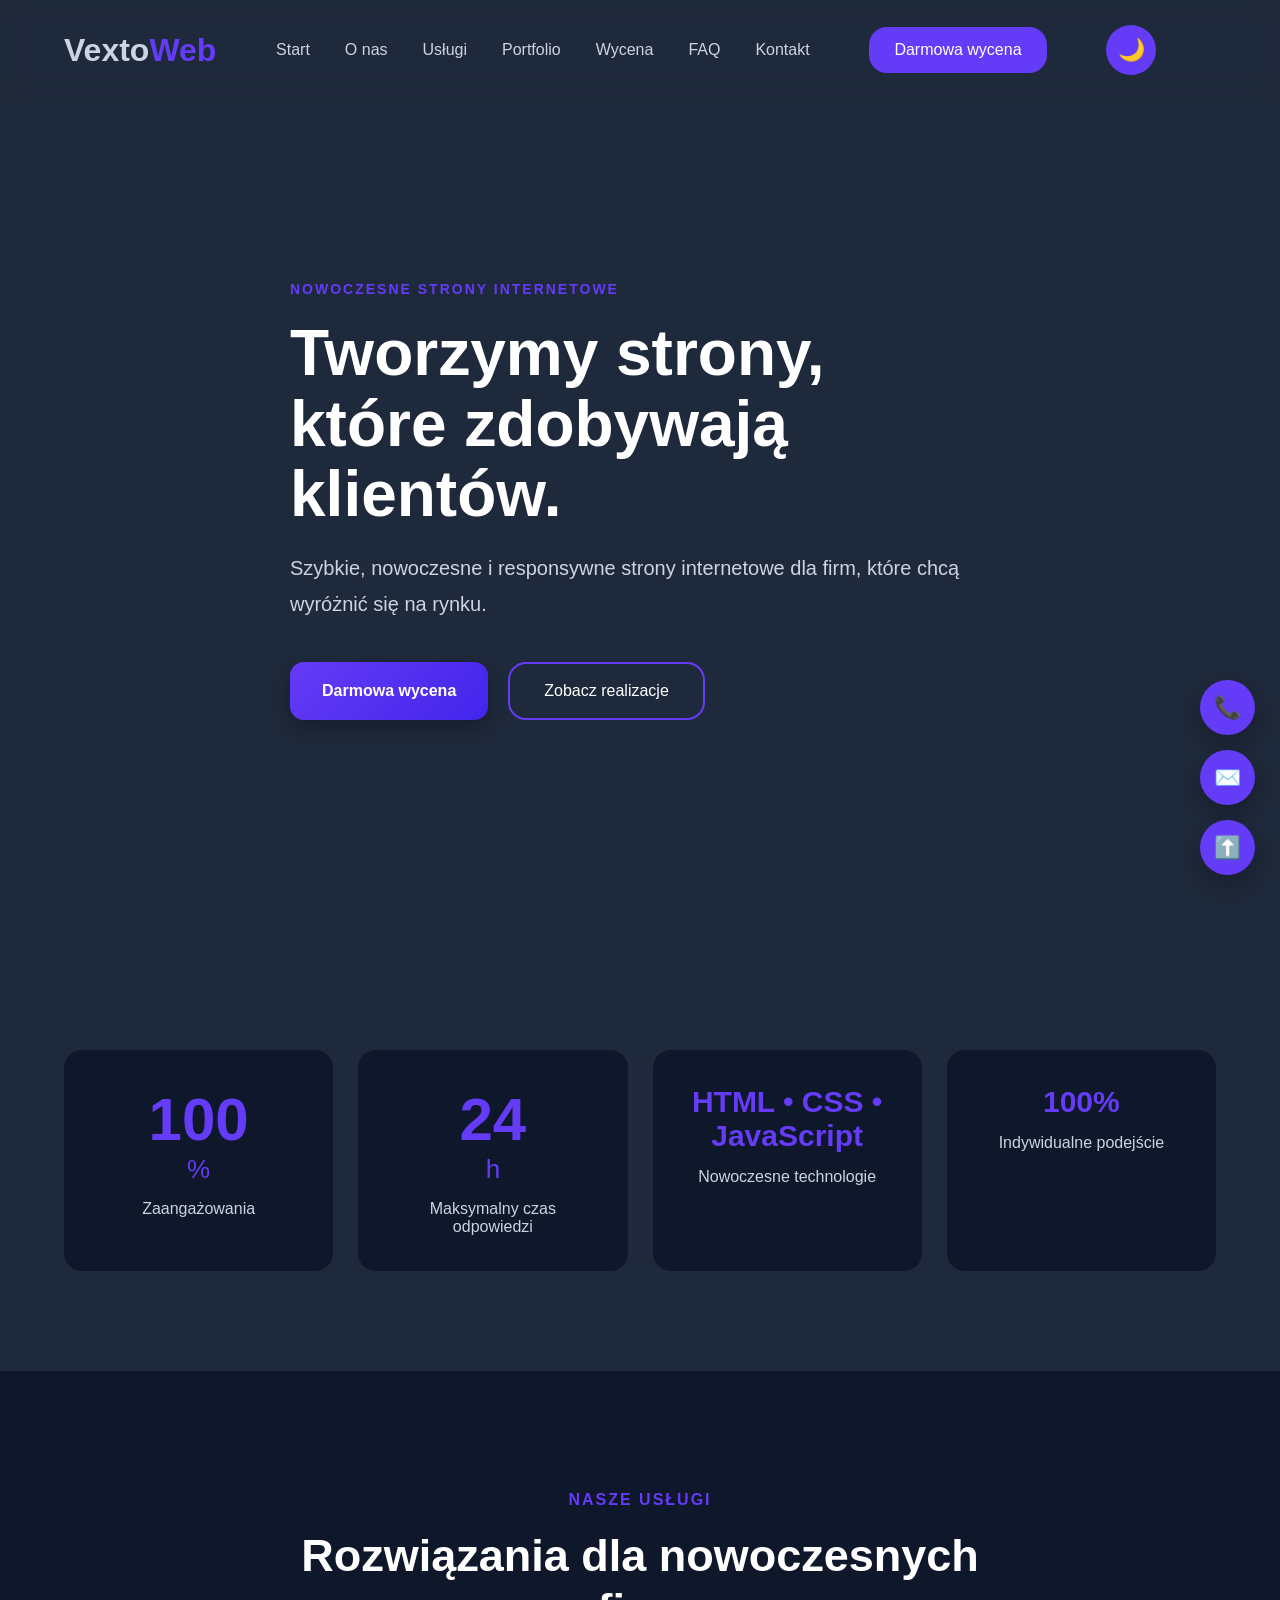
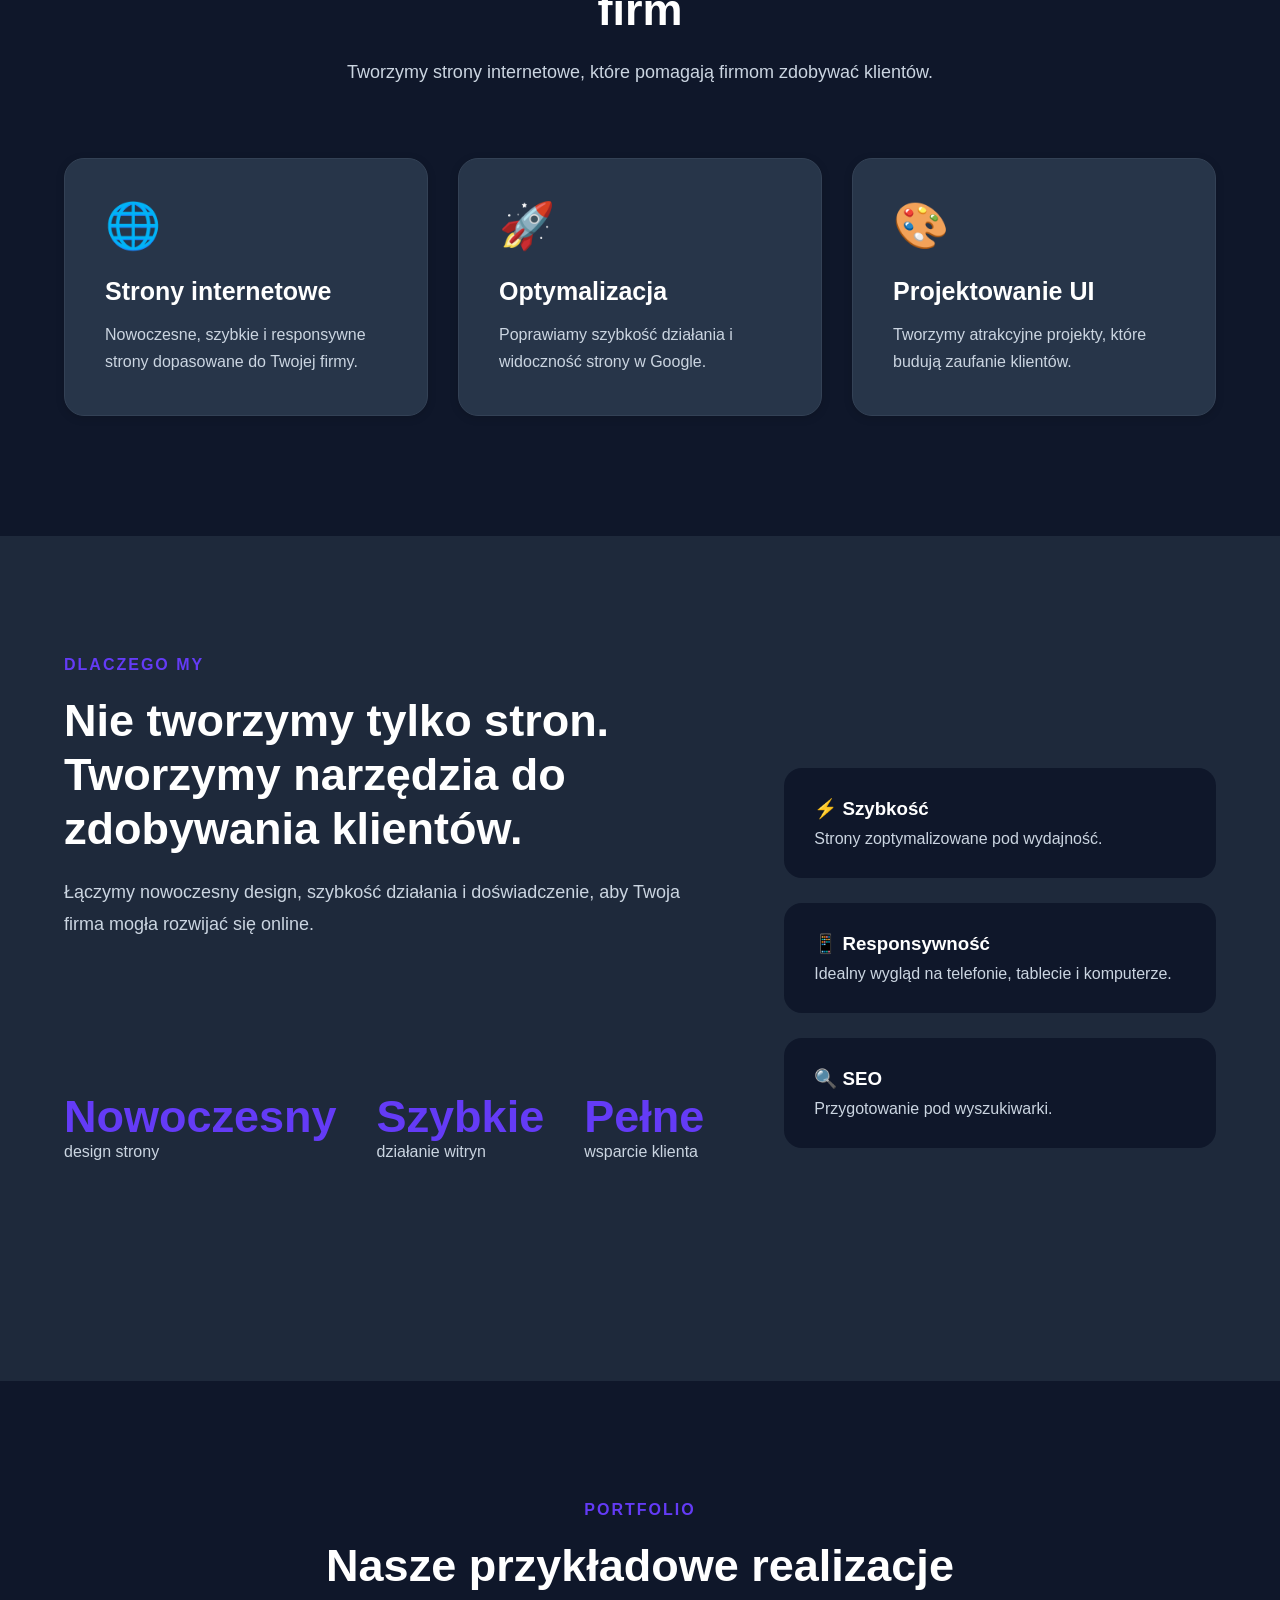
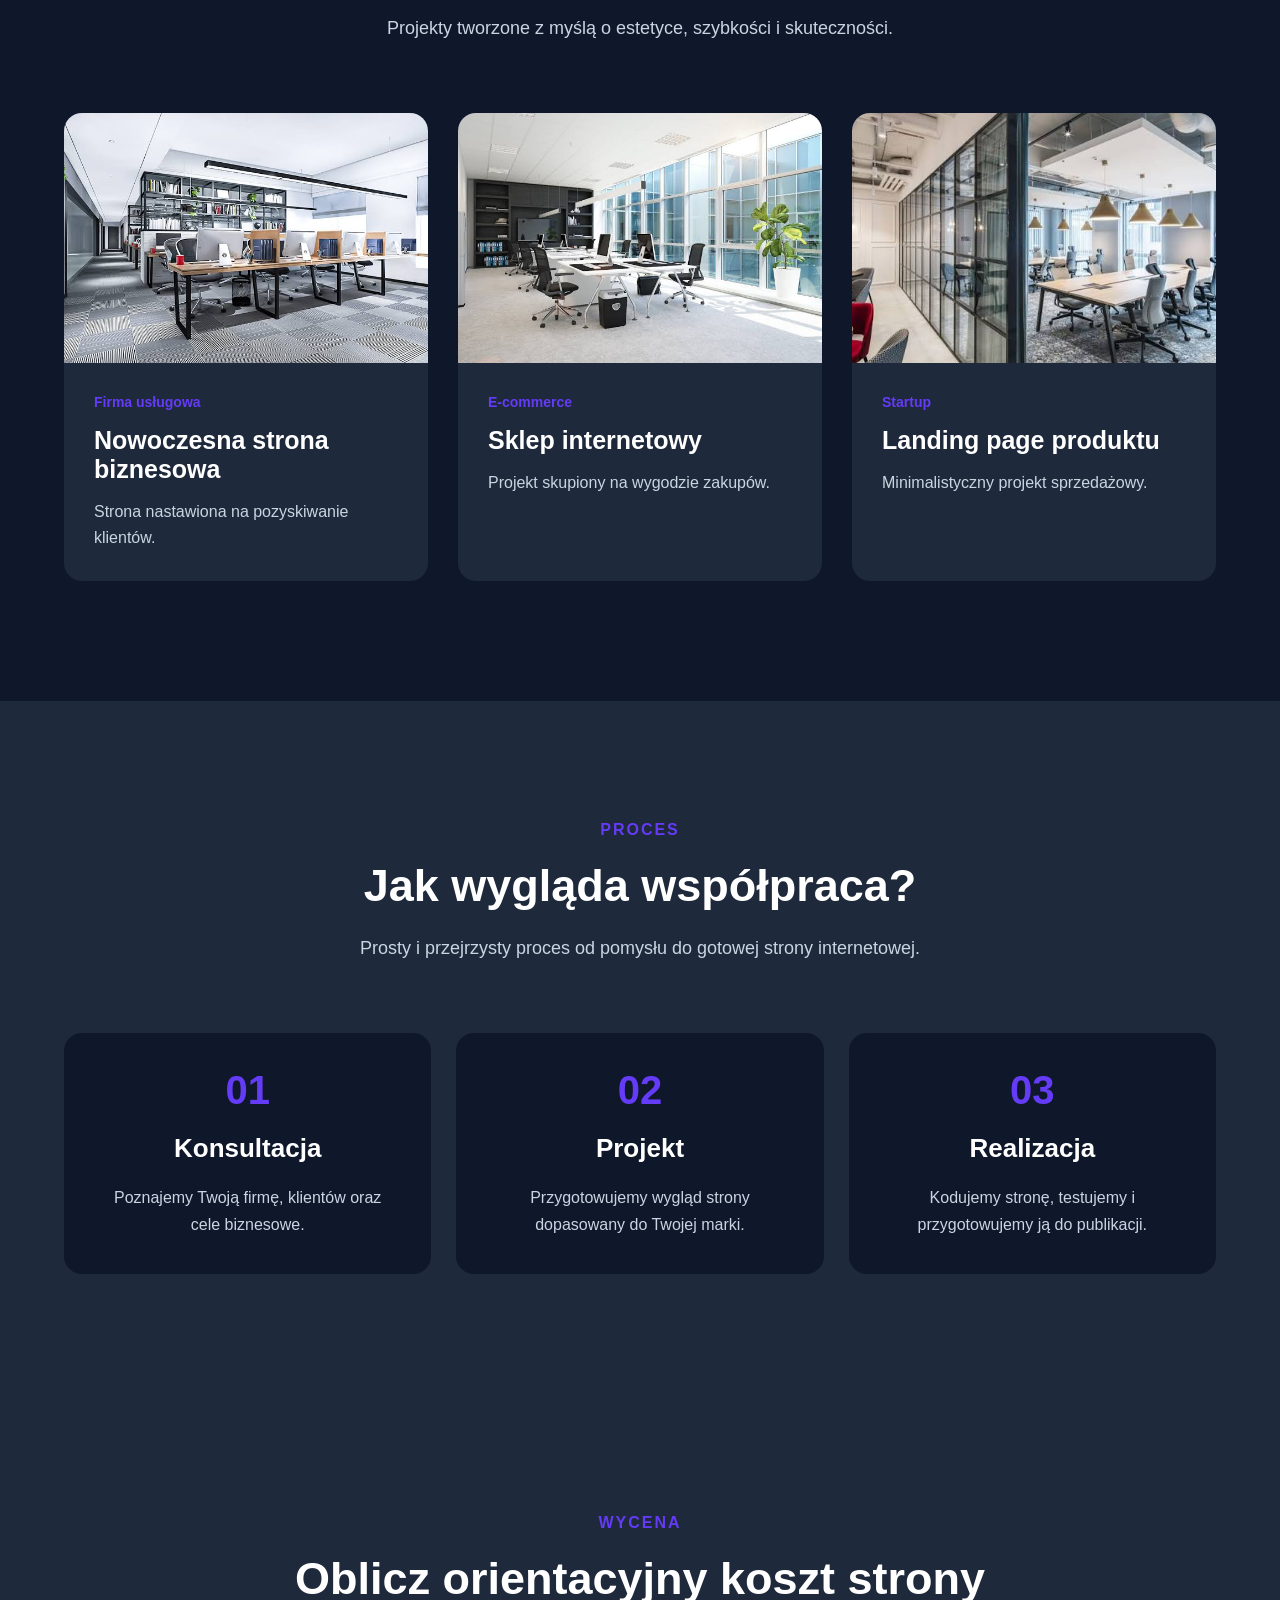
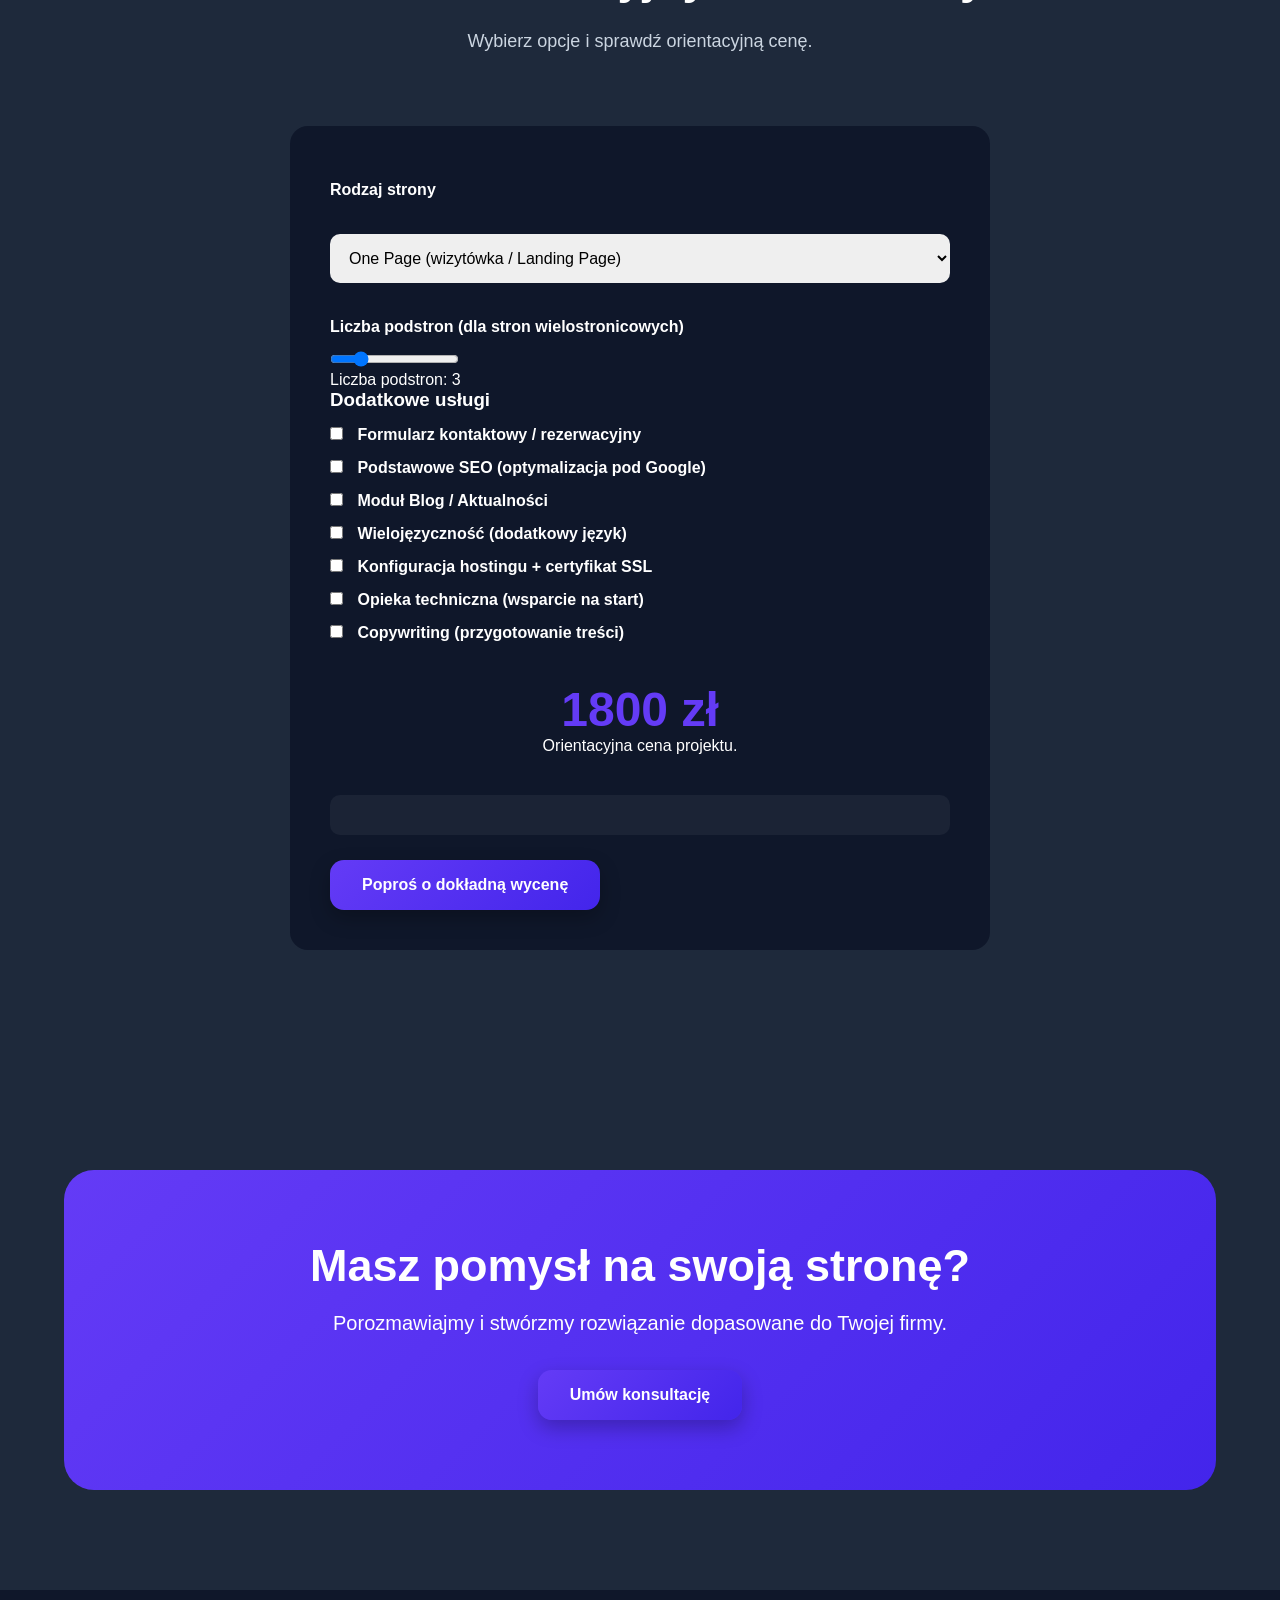
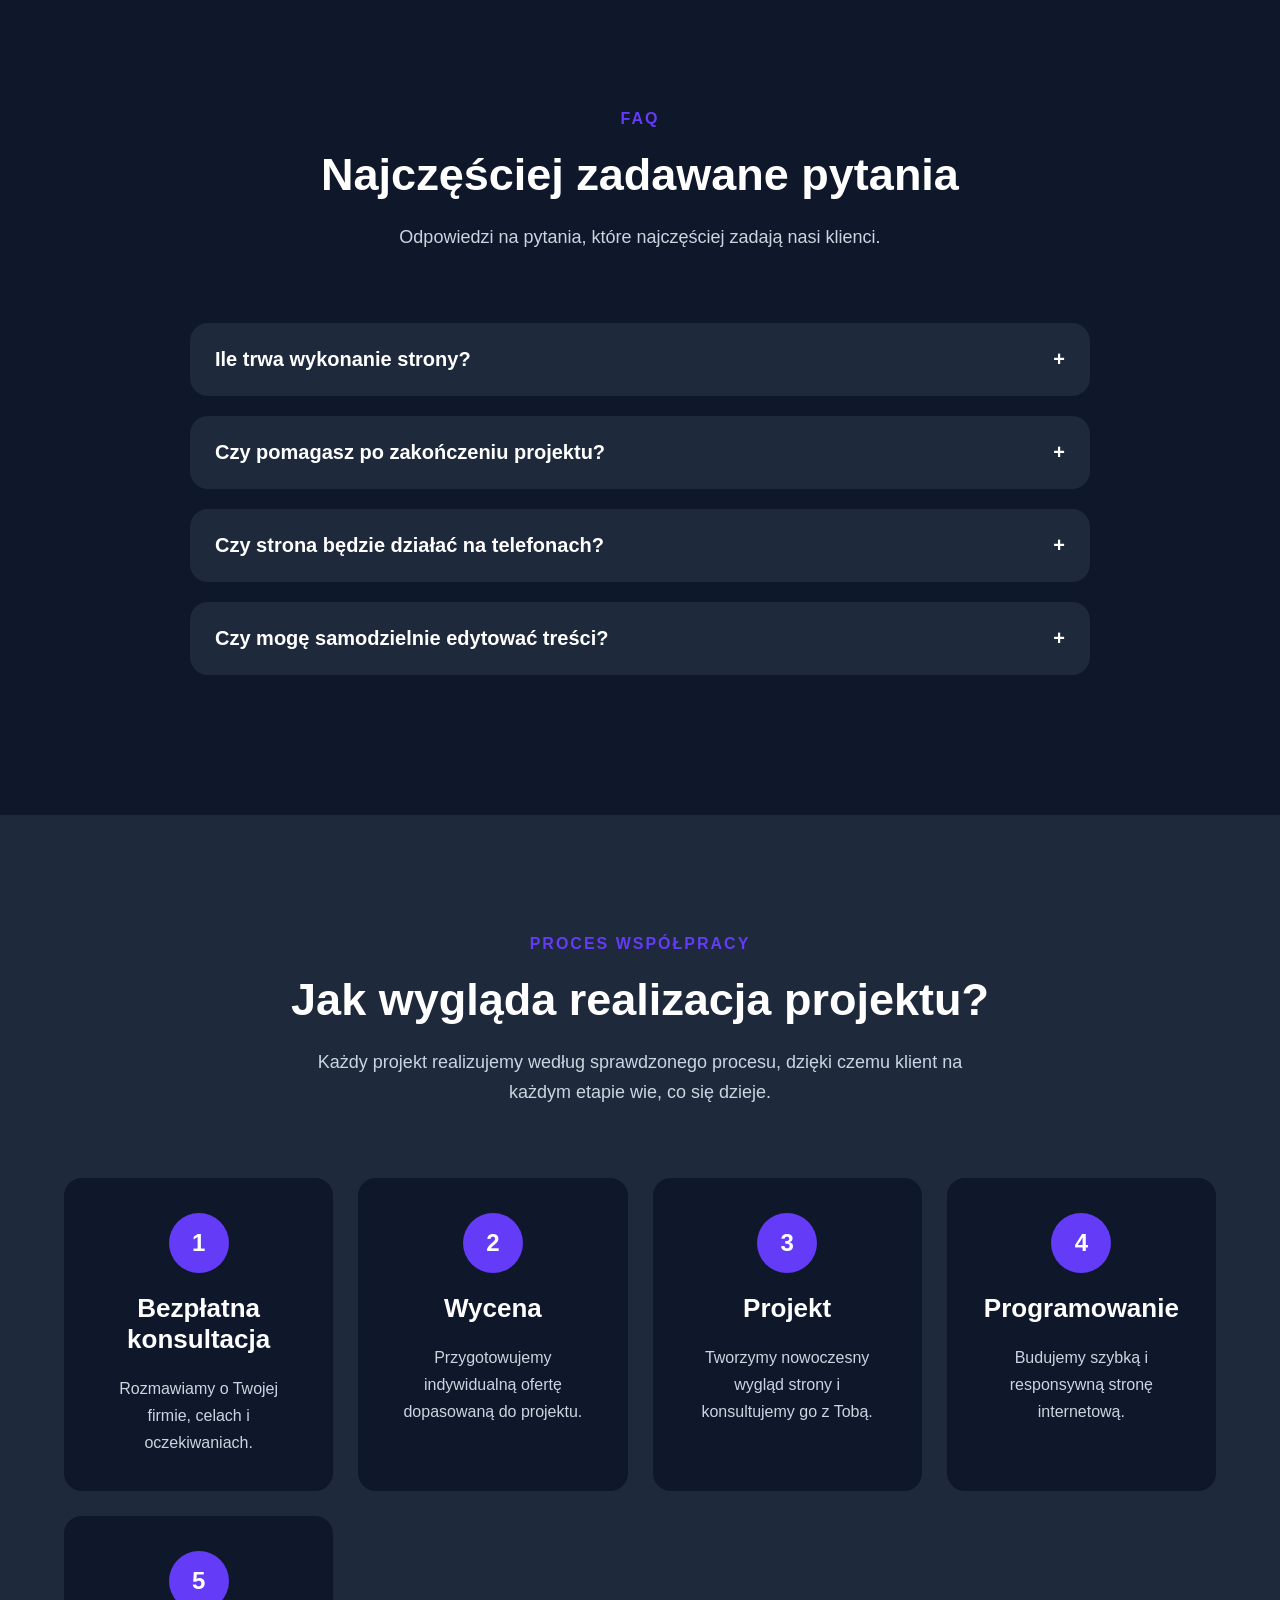
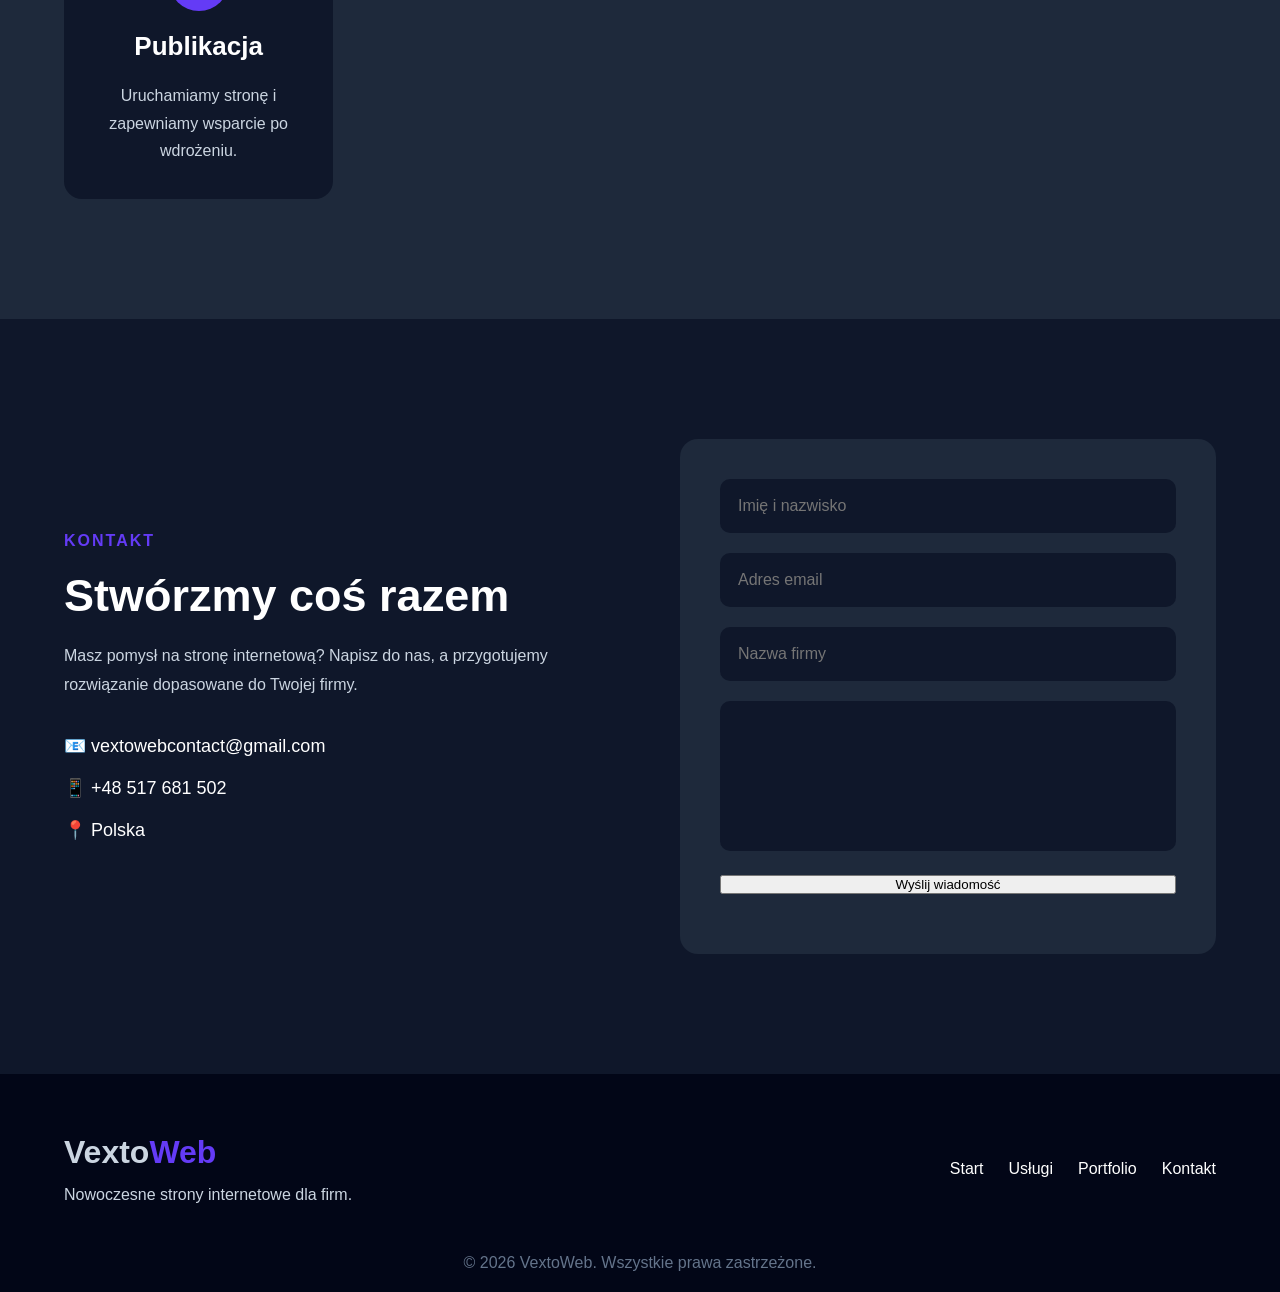
==== commit 49019ea8: "Add files via upload" ====
--- a/index.html
+++ b/index.html
@@ -663,86 +663,61 @@
             <label>Rodzaj strony</label>
 
             <select id="websiteType">
-
-                <option value="2500">One Page</option>
-                <option value="4500">Strona firmowa</option>
-                <option value="9000">Sklep internetowy</option>
-
-            </select>
-
-            <label>Liczba podstron</label>
-
-            <input
-                type="range"
-                id="pages"
-                min="1"
-                max="20"
-                value="5">
-
-            <p>
-
-                Liczba podstron:
-                <span id="pagesValue">5</span>
-
-            </p>
-
-            <h3>Dodatkowe usługi</h3>
-
-            <label>
-
-                <input class="extra" type="checkbox" value="500">
-
-                Formularz kontaktowy
-
-            </label>
-
-            <label>
-
-                <input class="extra" type="checkbox" value="700">
-
-                SEO
-
-            </label>
-
-            <label>
-
-                <input class="extra" type="checkbox" value="1200">
-
-                Blog
-
-            </label>
-
-            <label>
-
-                <input class="extra" type="checkbox" value="900">
-
-                Wielojęzyczność
-
-            </label>
-
-            <label>
-
-                <input class="extra" type="checkbox" value="600">
-
-                Hosting + SSL
-
-            </label>
-
-            <label>
-
-                <input class="extra" type="checkbox" value="400">
-
-                Opieka techniczna
-
-            </label>
-
-            <label>
-
-                <input class="extra" type="checkbox" value="900">
-
-                Copywriting
-
-            </label>
+    <option value="1800">One Page (wizytówka / Landing Page)</option>
+    <option value="2800">Strona firmowa (wielostronicowa)</option>
+    <option value="4800">Sklep internetowy (E-commerce)</option>
+</select>
+
+<label>Liczba podstron (dla stron wielostronicowych)</label>
+
+<input
+    type="range"
+    id="pages"
+    min="0"
+    max="15"
+    value="3">
+
+<p>
+    Liczba podstron:
+    <span id="pagesValue">3</span>
+</p>
+
+<h3>Dodatkowe usługi</h3>
+
+<label>
+    <input class="extra" type="checkbox" value="250">
+    Formularz kontaktowy / rezerwacyjny
+</label>
+
+<label>
+    <input class="extra" type="checkbox" value="500">
+    Podstawowe SEO (optymalizacja pod Google)
+</label>
+
+<label>
+    <input class="extra" type="checkbox" value="600">
+    Moduł Blog / Aktualności
+</label>
+
+<label>
+    <input class="extra" type="checkbox" value="500">
+    Wielojęzyczność (dodatkowy język)
+</label>
+
+<label>
+    <input class="extra" type="checkbox" value="300">
+    Konfiguracja hostingu + certyfikat SSL
+</label>
+
+<label>
+    <input class="extra" type="checkbox" value="350">
+    Opieka techniczna (wsparcie na start)
+</label>
+
+<label>
+    <input class="extra" type="checkbox" value="450">
+    Copywriting (przygotowanie treści)
+</label>
 
             <div class="price-result">
 
